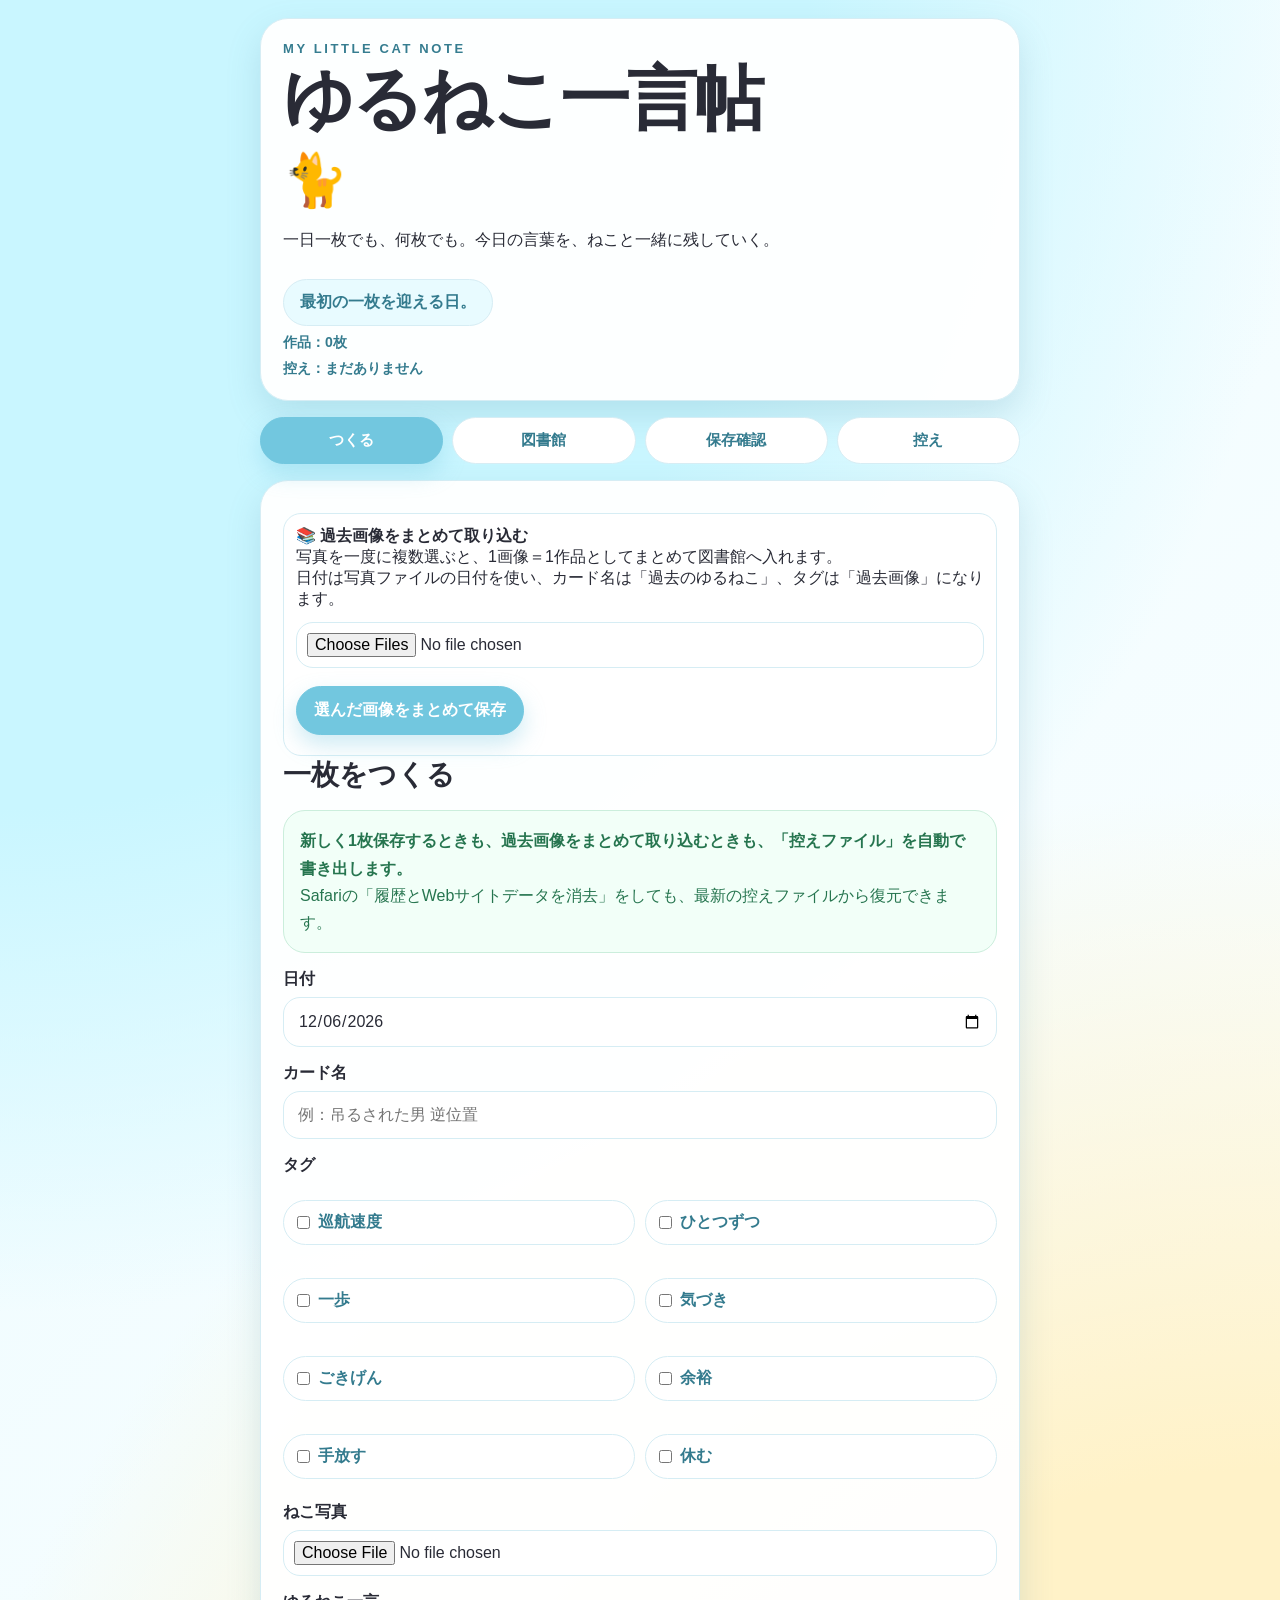
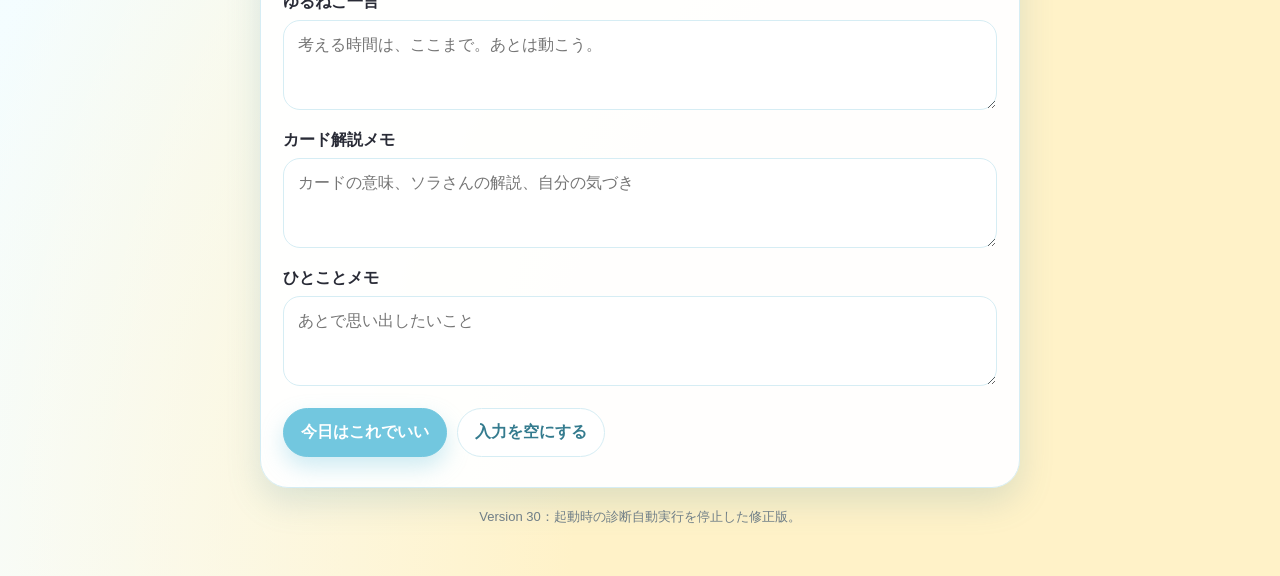
==== index.html @ f730d38b "Add files via upload" ====
<!doctype html>
<html lang="ja">
<head>
<meta charset="utf-8">
<meta name="viewport" content="width=device-width,initial-scale=1,viewport-fit=cover">
<meta name="theme-color" content="#c9f6ff">
<title>ゆるねこ一言帖 Version 30 診断自動実行停止版</title>
<style>
:root{
  --bg:#eafbff;--card:#fff;--ink:#292b36;--sub:#6f7e87;
  --blue:#72c7df;--blue2:#e8fbff;--line:#d6edf4;--pink:#ffedf5;
  --shadow:0 14px 34px rgba(83,145,164,.20);--radius:28px;
}
*{box-sizing:border-box}
html{scroll-behavior:smooth}
body{
  margin:0;padding:18px 14px 50px;
  font-family:-apple-system,BlinkMacSystemFont,"Hiragino Sans","Yu Gothic",Meiryo,sans-serif;
  color:var(--ink);
  background:
    radial-gradient(circle at 0 0,#c9f6ff 0 32%,transparent 52%),
    radial-gradient(circle at 100% 100%,#fff2c8 0 28%,transparent 55%),
    linear-gradient(135deg,var(--bg),#fff);
}
.app{max-width:760px;margin:0 auto}
.box,.entry{
  background:rgba(255,255,255,.96);
  border:1px solid var(--line);
  border-radius:var(--radius);
  box-shadow:var(--shadow);
  padding:22px;
  margin:0 0 16px;
}
.eyebrow{font-size:13px;font-weight:900;letter-spacing:.2em;color:#367d90}
h1{font-size:clamp(42px,11vw,70px);line-height:1;margin:8px 0 16px;letter-spacing:-.04em}
h2{font-size:28px;margin:0 0 16px}
p{line-height:1.65}
.cat{font-size:52px;margin:0 0 10px}
.motto{display:inline-block;margin-top:10px;padding:12px 16px;border-radius:999px;background:var(--blue2);border:1px solid var(--line);font-weight:900;color:#347b8e}
.status{font-size:14px;margin-top:8px;color:#347b8e;font-weight:900}
.tabs{display:grid;grid-template-columns:repeat(4,1fr);gap:9px;margin-bottom:16px}
.tab{border:1px solid var(--line);border-radius:999px;background:#fff;color:#347b8e;font-weight:900;padding:13px 6px;font-size:15px}
.tab.on{background:var(--blue);color:#fff;border-color:var(--blue);box-shadow:0 10px 22px rgba(114,199,223,.35)}
.panel{display:none}.panel.on{display:block}
label{display:block;margin:16px 0 7px;font-weight:900}
input,textarea{
  width:100%;border:1px solid var(--line);border-radius:17px;background:#fff;padding:14px;
  font:inherit;font-size:16px;color:var(--ink)
}
textarea{min-height:90px;resize:vertical}
input[type=file]{padding:10px}
.preview{margin-top:10px;padding:10px;border:1px dashed var(--line);border-radius:20px;background:#fbfeff}
.preview img,.entry img,.detailPhoto{width:100%;display:block;border-radius:18px;max-height:680px;object-fit:contain;background:#f8fdff}
.tagGrid{display:grid;grid-template-columns:repeat(2,1fr);gap:10px;margin-top:8px}
.tagBox{
  display:flex;align-items:center;gap:8px;border:1px solid var(--line);background:#fff;
  border-radius:999px;padding:11px 13px;font-weight:900;color:#347b8e
}
.tagBox input{width:auto;margin:0;accent-color:#72c7df}
.actions{display:flex;gap:10px;flex-wrap:wrap;margin-top:18px}
button{cursor:pointer}
.btn{border:1px solid var(--line);border-radius:999px;font-weight:900;font-size:16px;padding:13px 17px;background:#fff;color:#347b8e}
.primary{background:var(--blue);border-color:var(--blue);color:#fff;box-shadow:0 10px 22px rgba(114,199,223,.35)}
.danger{color:#d05a75}
.note{background:#f6fcff;border:1px solid var(--line);border-radius:22px;color:var(--sub);padding:16px;line-height:1.7}
.ok{background:#f2fff8;border-color:#cbeedc;color:#26754f}
.warn{background:#fffaf0;border-color:#f2dfb7;color:#8a6420}
.libraryTop{display:flex;align-items:center;justify-content:space-between;gap:12px}
.count{font-weight:900;color:#347b8e;font-size:24px}
.grid{display:grid;gap:14px;margin-top:14px}
.entry{padding:16px;cursor:pointer}
.entry:active{transform:scale(.995)}
.entryMini{display:grid;grid-template-columns:92px 1fr;gap:13px;align-items:start}
.thumb{width:92px;height:92px;border-radius:18px;object-fit:cover;background:#f8fdff;border:1px solid var(--line)}
.thumbEmpty{display:flex;align-items:center;justify-content:center;color:#9ab0b8;font-weight:900}
.date{font-weight:900;color:#347b8e}
.time{font-size:13px;color:var(--sub);margin-top:2px}
.name{color:#4f5f68;font-size:14px;margin-top:3px;font-weight:800}
.hitokoto{font-weight:900;font-size:20px;line-height:1.45;margin:8px 0}
.detailHitokoto{font-weight:900;font-size:25px;line-height:1.5;margin:14px 0}
.meta{color:var(--sub);font-size:14px;white-space:pre-wrap;line-height:1.6}
.tagPill{display:inline-block;margin:6px 6px 0 0;padding:7px 10px;border-radius:999px;background:var(--blue2);border:1px solid var(--line);font-size:13px;font-weight:900;color:#347b8e}
.detailSection{margin-top:14px;padding:12px;border-radius:18px;background:#f8fdff;border:1px solid var(--line)}
.detailTitle{font-weight:900;color:#347b8e;margin:2px 0 6px}
.small{font-size:13px;color:var(--sub);text-align:center;margin-top:20px}
.hide{display:none!important}
.backBtn{margin-bottom:14px}
.editMain{background:var(--blue);border-color:var(--blue);color:#fff;box-shadow:0 10px 22px rgba(114,199,223,.35)}
.tagPill{cursor:pointer}
.modal{
  position:fixed;inset:0;background:rgba(0,0,0,.84);
  display:none;align-items:center;justify-content:center;z-index:9999;padding:18px;
}
.modal.open{display:flex}
.modal img{max-width:100%;max-height:88vh;border-radius:18px;background:#fff}
.modalClose{
  position:fixed;top:14px;right:14px;border:1px solid rgba(255,255,255,.45);
  background:rgba(255,255,255,.16);color:#fff;border-radius:999px;
  padding:10px 14px;font-weight:900;font-size:16px
}
.detailPhoto{cursor:zoom-in}
.backupBox{background:#f2fff8;border:1px solid #cbeedc;border-radius:22px;padding:16px;margin:12px 0;color:#26754f;line-height:1.7}
.backupBox strong{font-weight:900}
.backupStep{background:#fff;border:1px solid var(--line);border-radius:18px;padding:12px;margin-top:10px}.fileNameBox{font-weight:900;color:#26754f}
.tagList{display:flex;gap:8px;overflow-x:auto;white-space:nowrap;margin-top:14px;padding:2px 2px 10px;-webkit-overflow-scrolling:touch}
.tagList .btn{flex:0 0 auto}
.searchWrap{position:relative}
.searchWrap input{padding-right:82px}
.clearSearch{position:absolute;right:8px;top:50%;transform:translateY(-50%);padding:8px 12px;font-size:13px}
.randomBox{margin-top:14px}
.popularBox{margin-top:14px}
.randomBox img{width:100%;border-radius:18px;margin-top:12px;max-height:520px;object-fit:contain;background:#f8fdff}

.diagnosticBox{margin:16px 0;background:#fffaf0;border:2px solid #f2d28b;border-radius:22px;padding:16px;color:#5e4b25;line-height:1.65}
.diagnosticBox h3{margin:0 0 10px;font-size:20px}
.diagnosticLog{white-space:pre-wrap;font-family:ui-monospace,SFMono-Regular,Menlo,Consolas,monospace;font-size:12px;background:#fff;border:1px solid #ead7ad;border-radius:14px;padding:12px;max-height:320px;overflow:auto}
@media(max-width:430px){
  body{padding:12px 14px 44px}
  .box{padding:20px}
  .tabs{grid-template-columns:repeat(4,1fr)}
  .tab{font-size:14px}
  .tagGrid{grid-template-columns:1fr 1fr}
  .entryMini{grid-template-columns:84px 1fr}
  .thumb{width:84px;height:84px}
}
</style>
</head>
<body>
<main class="app">
<section class="box">
  <div class="eyebrow">MY LITTLE CAT NOTE</div>
  <h1>ゆるねこ一言帖</h1>
  <div class="cat">🐈</div>
  <p>一日一枚でも、何枚でも。今日の言葉を、ねこと一緒に残していく。</p>
  <div class="motto" id="motto">最初の一枚を迎える日。</div>
  <div class="status" id="saveStatus">保存庫を確認中…</div>
  <div class="status" id="backupMini">自動控え：保存のたびに書き出します</div>
</section>


<nav class="tabs">
  <button class="tab on" data-tab="make">つくる</button>
  <button class="tab" data-tab="library">図書館</button>
  <button class="tab" data-tab="test">保存確認</button>
  <button class="tab" data-tab="backup">控え</button>
</nav>

<section id="make" class="panel on box">

  <div class="backupStep" id="bulkImportBox">
    <strong>📚 過去画像をまとめて取り込む</strong><br>
    写真を一度に複数選ぶと、1画像＝1作品としてまとめて図書館へ入れます。<br>
    日付は写真ファイルの日付を使い、カード名は「過去のゆるねこ」、タグは「過去画像」になります。
    <input id="bulkPhotos" type="file" accept="image/*" multiple style="margin-top:12px">
    <div class="actions">
      <button class="btn primary" type="button" id="bulkImport">選んだ画像をまとめて保存</button>
    </div>
    <div class="status" id="bulkStatus"></div>
  </div>

<h2 id="formTitle">一枚をつくる</h2>
  <div class="note ok">
    <strong>新しく1枚保存するときも、過去画像をまとめて取り込むときも、「控えファイル」を自動で書き出します。</strong><br>
    Safariの「履歴とWebサイトデータを消去」をしても、最新の控えファイルから復元できます。
  </div>
  <form id="form">
    <label>日付</label>
    <input id="date" type="date" required>

    <label>カード名</label>
    <input id="cardName" placeholder="例：吊るされた男 逆位置" required>

    <label>タグ</label>
    <div class="tagGrid" id="tagGrid"></div>

    <label>ねこ写真</label>
    <input id="catPhoto" type="file" accept="image/*">
    <div id="catPreview" class="preview hide"></div>

    <label>ゆるねこ一言</label>
    <textarea id="hitokoto" required placeholder="考える時間は、ここまで。あとは動こう。"></textarea>

    <label>カード解説メモ</label>
    <textarea id="reading" placeholder="カードの意味、ソラさんの解説、自分の気づき"></textarea>

    <label>ひとことメモ</label>
    <textarea id="memo" placeholder="あとで思い出したいこと"></textarea>

    <div class="actions">
      <button class="btn primary" type="submit" id="submitBtn">今日はこれでいい</button>
      <button class="btn" type="button" id="clear">入力を空にする</button>
      <button class="btn danger hide" type="button" id="cancelEdit">編集をやめる</button>
    </div>
    <div class="status" id="formStatus"></div>
  </form>
</section>

<section id="library" class="panel box">
  <div id="libraryListView">
    <div class="libraryTop"><h2>ゆるねこ図書館</h2><div class="count">作品：<span id="count">0</span>枚</div></div>
    <div class="searchWrap">
      <input id="search" placeholder="一言・カード名・タグ・メモを検索">
      <button class="btn clearSearch" id="clearSearch">クリア</button>
    </div>
    <div class="actions">
      <button class="btn" id="all">全部</button>
      <button class="btn" id="favOnly">お気に入り</button>
      <button class="btn" id="newFirst">新しい順</button>
      <button class="btn" id="oldFirst">古い順</button>
      <button class="btn primary" id="randomOne">ランダムに1枚</button>
      <button class="btn" id="popularOne">よく読む言葉ランキング</button>
    </div>
    <div class="tagList" id="tagList"></div>
    <div id="randomView" class="randomBox"></div>
    <div id="popularView" class="popularBox"></div>
    <div id="list" class="grid"></div>
  </div>
  <div id="detailView" class="hide"></div>
</section>

<section id="test" class="panel box">
  <h2>保存確認</h2>
  <div class="note ok" id="testResult">保存庫の状態を確認します。</div>
  <div class="actions"><button class="btn primary" id="rescueOld">昔の保存庫を探して復旧する</button></div>
  <div class="status" id="rescueStatus"></div>
  <div class="actions hide">
    <button class="btn primary" id="reloadCheck">保存枚数を確認</button>
    <button class="btn" id="makeTest">テストカードを1枚保存</button>
  </div>
  <p class="note warn">同じ日に何枚作ってもOK。機種変更前は「控え」タブで最後の控え日時を確認してね。</p>
</section>

<section id="backup" class="panel box">
  <h2>控え・復元</h2>

  <div class="note" id="backupStatus">作品を保存するたびに、写真込みの控えファイルも自動で書き出します。</div>
  <div class="note ok" id="lastBackupBox">最後の控え：まだありません</div>
  <div class="note ok fileNameBox" id="backupFileBox">現在の控えファイル名：まだありません</div>

  <div class="actions">
    <button class="btn primary" id="export">控えを書き出す</button>
    <label class="btn primary">図書館を復元する<input id="import" type="file" accept="application/json" style="display:none"></label>
  </div>

  <div class="backupStep">
    <strong>📱 機種変更するとき</strong><br><br>

    <strong>今のiPhoneでやること</strong><br>
    ①「控えを書き出す」を押します。<br>
    ② ファイルアプリを開きます。<br>
    ③ iCloud Drive または ダウンロード に<br>
    <b>yuruneko-backup-〇〇.json</b><br>
    が保存されていることを確認します。<br><br>

    <strong>新しいiPhoneでやること</strong><br>
    ① Safariで「ゆるねこ一言帖」を開きます。<br>
    ②「控え・復元」を開きます。<br>
    ③「図書館を復元する」を押します。<br>
    ④ 保存しておいた <b>yuruneko-backup-〇〇.json</b> を選びます。<br><br>

    🎉 図書館が元に戻ります。<br><br>

    <strong>🩵 困ったら</strong><br>
    ChatGPT（ソラ）に<br>
    「ゆるねこ一言帖を機種変更したい」<br>
    と話しかけてください。<br>
    一歩ずつ一緒に進めます。<br><br>

    <small>この説明は未来の自分へのメモです。<br>
    機種変更のときだけ開けば大丈夫。</small>
  </div>

  <div class="backupStep">
    <strong>控えの目安</strong><br>
    作品を保存するたびに自動で控えを書き出します。手動ボタンは追加の控えが欲しいときに使います。
  </div>

  <div class="actions hide">
    <button class="btn danger" id="wipe">全部消す（開発用）</button>
  </div>
</section>

<div class="small">Version 30：起動時の診断自動実行を停止した修正版。</div>
<div class="modal" id="photoModal"><button class="modalClose" id="modalClose">閉じる</button><img id="modalImg" alt="拡大写真"></div>
</main>

<script>
// Version番号を保存庫名に入れない。今後の更新でも同じ保存庫を使う。
const DB_NAME='yuruneko_hitokoto_db';
const OLD_DBS=[
  'yuruneko_hitokoto_db_v22',
  'yuruneko_hitokoto_db_v21',
  'yuruneko_hitokoto_db_v20',
  'yuruneko_hitokoto_db_v19',
  'yuruneko_hitokoto_db_v18',
  'yuruneko_hitokoto_db_v17',
  'yuruneko_hitokoto_db_v16',
  'yuruneko_hitokoto_db_v15',
  'yuruneko_hitokoto_db_v14',
  'yuruneko_hitokoto_db_v13',
  'yuruneko_hitokoto_db_v12',
  'yuruneko_hitokoto_db_v11',
  'yuruneko_hitokoto_db_v10',
  'yuruneko_hitokoto_db_v9',
  'yuruneko_hitokoto_db_v8',
  'yuruneko_hitokoto_db_v7',
  'yuruneko_hitokoto_db_v6',
  'yuruneko_hitokoto_db_v5',
  'yuruneko_hitokoto_db_v4',
  'yuruneko_hitokoto_db_v3',
  'yuruneko_hitokoto_db_v2',
  'yuruneko_hitokoto_db_v1'
];
const STORE='entries';
const TAGS=['巡航速度','ひとつずつ','一歩','気づき','ごきげん','余裕','手放す','休む'];

let db=null;
let entries=[];
let catData='';
let filter='all';
let sort='new';
let editingId=null;
let originalCreatedAt=null;

const $=id=>document.getElementById(id);
const BACKUP_KEY='yuruneko_last_backup';
function backupLabel(){
  const raw=localStorage.getItem(BACKUP_KEY);
  if(!raw) return 'まだありません';
  const d=new Date(Number(raw));
  if(Number.isNaN(d.getTime())) return 'まだありません';
  return d.getFullYear()+'/'+String(d.getMonth()+1).padStart(2,'0')+'/'+String(d.getDate()).padStart(2,'0')+' '+String(d.getHours()).padStart(2,'0')+':'+String(d.getMinutes()).padStart(2,'0');
}
function backupFileName(){
  const raw=localStorage.getItem(BACKUP_KEY);
  if(!raw) return 'まだありません';
  const d=new Date(Number(raw));
  if(Number.isNaN(d.getTime())) return 'まだありません';
  return 'yuruneko-backup-'+d.getFullYear()+'-'+String(d.getMonth()+1).padStart(2,'0')+'-'+String(d.getDate()).padStart(2,'0')+'.json';
}
function updateBackupDisplay(){
  const text=backupLabel();
  const mini=$('backupMini');
  if(mini) mini.textContent='控え：'+text;
  const box=$('lastBackupBox');
  if(box) box.textContent='最後の控え：'+text;
  const fileBox=$('backupFileBox');
  if(fileBox) fileBox.textContent='現在の控えファイル名：'+backupFileName();
  const exportBtn=$('export');
  if(exportBtn) exportBtn.textContent='控えを書き出す';
}
$('date').value=new Date().toISOString().slice(0,10);

function buildTags(selected=[]){
  $('tagGrid').innerHTML=TAGS.map(t=>{
    return '<label class="tagBox"><input type="checkbox" name="tag" value="'+t+'" '+(selected.includes(t)?'checked':'')+'>'+t+'</label>';
  }).join('');
}
buildTags();

document.querySelectorAll('.tab').forEach(b=>{
  b.onclick=()=>show(b.dataset.tab);
});
function show(id){
  const rv=$('randomView'); if(rv && id!=='library') rv.innerHTML='';
  const pv=$('popularView'); if(pv && id!=='library') pv.innerHTML='';
  document.querySelectorAll('.tab').forEach(b=>b.classList.toggle('on',b.dataset.tab===id));
  document.querySelectorAll('.panel').forEach(p=>p.classList.toggle('on',p.id===id));
  if(id==='library'){
    closeDetail();
    render();
  }
  if(id==='test') updateTest();
}

function openNamedDB(name){
  return new Promise((resolve,reject)=>{
    if(!('indexedDB' in window)){
      reject(new Error('IndexedDBが使えません'));
      return;
    }
    const req=indexedDB.open(name,1);
    req.onupgradeneeded=e=>{
      const d=e.target.result;
      if(!d.objectStoreNames.contains(STORE)){
        const s=d.createObjectStore(STORE,{keyPath:'id'});
        s.createIndex('date','date',{unique:false});
        s.createIndex('createdAt','createdAt',{unique:false});
      }
    };
    req.onsuccess=e=>resolve(e.target.result);
    req.onerror=()=>reject(req.error);
  });
}
function txStore(mode='readonly'){
  return db.transaction(STORE,mode).objectStore(STORE);
}
function getAll(){
  return new Promise((resolve,reject)=>{
    const req=txStore().getAll();
    req.onsuccess=()=>resolve(req.result||[]);
    req.onerror=()=>reject(req.error);
  });
}
function allFromDB(database){
  return new Promise((resolve,reject)=>{
    if(!database.objectStoreNames.contains(STORE)){
      resolve([]);
      return;
    }
    const req=database.transaction(STORE,'readonly').objectStore(STORE).getAll();
    req.onsuccess=()=>resolve(req.result||[]);
    req.onerror=()=>reject(req.error);
  });
}
function putEntry(entry){
  return new Promise((resolve,reject)=>{
    const req=txStore('readwrite').put(entry);
    req.onsuccess=()=>resolve();
    req.onerror=()=>reject(req.error);
  });
}
function deleteEntry(id){
  return new Promise((resolve,reject)=>{
    const req=txStore('readwrite').delete(id);
    req.onsuccess=()=>resolve();
    req.onerror=()=>reject(req.error);
  });
}
function clearDB(){
  return new Promise((resolve,reject)=>{
    const req=txStore('readwrite').clear();
    req.onsuccess=()=>resolve();
    req.onerror=()=>reject(req.error);
  });
}
function normalizeEntry(item){
  const now=Date.now();
  let tags=item.tags;
  if(typeof tags==='string'){
    tags=tags.split(/[、,\s]+/).filter(Boolean);
  }
  if(!Array.isArray(tags)) tags=[];
  return {
    id:item.id || String(now)+'-'+Math.random().toString(36).slice(2),
    date:item.date || new Date().toISOString().slice(0,10),
    createdAt:item.createdAt || now,
    updatedAt:item.updatedAt || undefined,
    cardName:item.cardName || '',
    catPhoto:item.catPhoto || '',
    hitokoto:item.hitokoto || '',
    reading:item.reading || '',
    tags:tags,
    memo:item.memo || '',
    fav:!!item.fav,
    views:item.views || 0,
    lastViewed:item.lastViewed || undefined
  };
}
async function existingDatabaseNames(){
  try{
    if(indexedDB.databases){
      const list=await indexedDB.databases();
      const names=(list||[]).map(x=>x.name).filter(Boolean);
      return new Set([DB_NAME,...OLD_DBS,...names]);
    }
  }catch(e){}
  return new Set([DB_NAME,...OLD_DBS]);
}
function newerEntry(a,b){
  const ta=Math.max(Number(a.updatedAt||0),Number(a.createdAt||0));
  const tb=Math.max(Number(b.updatedAt||0),Number(b.createdAt||0));
  return tb>ta?b:a;
}
function looksLikeEntry(x){
  return !!(x && typeof x==='object' && !Array.isArray(x) &&
    (typeof x.hitokoto==='string' || typeof x.cardName==='string') &&
    ('date' in x || 'catPhoto' in x || 'reading' in x || 'memo' in x || 'tags' in x));
}
function collectEntryCandidates(value,out){
  if(Array.isArray(value)){
    value.forEach(v=>collectEntryCandidates(v,out));
    return;
  }
  if(!value || typeof value!=='object') return;
  if(looksLikeEntry(value)) out.push(value);
  for(const v of Object.values(value)){
    if(v && typeof v==='object') collectEntryCandidates(v,out);
  }
}
function allFromAnyStore(database,storeName){
  return new Promise((resolve,reject)=>{
    try{
      const req=database.transaction(storeName,'readonly').objectStore(storeName).getAll();
      req.onsuccess=()=>resolve(req.result||[]);
      req.onerror=()=>reject(req.error);
    }catch(e){reject(e)}
  });
}
async function openExistingDB(name){
  return new Promise((resolve,reject)=>{
    const req=indexedDB.open(name);
    req.onsuccess=()=>resolve(req.result);
    req.onerror=()=>reject(req.error);
  });
}
function safeJson(value){
  try{return JSON.stringify(value)}catch(e){return String(value)}
}
async function buildDiagnosticReport(){
  const lines=[];
  lines.push('URL: '+location.href);
  lines.push('Origin: '+location.origin);
  lines.push('UserAgent: '+navigator.userAgent);
  lines.push('indexedDB.databases対応: '+(typeof indexedDB.databases==='function'?'はい':'いいえ'));
  let actualNames=[];
  try{
    if(typeof indexedDB.databases==='function'){
      actualNames=(await indexedDB.databases()).map(x=>x.name).filter(Boolean);
    }
  }catch(e){ lines.push('DB一覧取得エラー: '+e.message); }
  lines.push('見えているDB名: '+(actualNames.length?actualNames.join(', '):'なし／取得不可'));
  const names=new Set(actualNames.length?actualNames:[DB_NAME,...OLD_DBS]);
  let totalCandidates=0;
  for(const name of names){
    let database;
    try{
      database=(name===DB_NAME && db)?db:await openExistingDB(name);
      const stores=Array.from(database.objectStoreNames||[]);
      lines.push('DB '+name+' / ストア: '+(stores.length?stores.join(', '):'なし'));
      for(const storeName of stores){
        try{
          const raw=await allFromAnyStore(database,storeName);
          const candidates=[]; collectEntryCandidates(raw,candidates);
          totalCandidates+=candidates.length;
          lines.push('  - '+storeName+': 全'+raw.length+'件 / 一言候補'+candidates.length+'件');
          if(candidates.length){
            const dates=candidates.map(x=>x&&x.date).filter(Boolean).sort();
            lines.push('    日付範囲: '+(dates[0]||'?')+' ～ '+(dates[dates.length-1]||'?'));
          }
        }catch(e){ lines.push('  - '+storeName+': 読み取りエラー '+e.message); }
      }
    }catch(e){ lines.push('DB '+name+': 開けません '+e.message); }
    finally{ try{if(database && name!==DB_NAME) database.close()}catch(e){} }
  }
  try{
    lines.push('localStorageキー数: '+localStorage.length);
    for(let i=0;i<localStorage.length;i++){
      const key=localStorage.key(i);
      const raw=localStorage.getItem(key)||'';
      lines.push('  - '+key+' ('+raw.length+'文字)');
    }
  }catch(e){lines.push('localStorage確認エラー: '+e.message)}
  lines.push('現在の統合保存庫の作品数: '+((await getAll()).length));
  lines.push('見つかった一言候補の延べ数: '+totalCandidates);
  return lines.join('\n');
}
async function runVisibleDiagnostic(){
  const summary=$('diagnosticSummary'), log=$('diagnosticLog');
  if(summary) summary.textContent='診断中…';
  if(log) log.textContent='保存庫を確認しています…';
  try{
    const result=await rescueOldData(false);
    entries=await getAll(); updateStatus(); render();
    const report=await buildDiagnosticReport();
    if(log) log.textContent=report;
    if(summary) summary.textContent='診断完了。現在 '+entries.length+'枚。今回新たに復旧 '+result.added+'枚。';
    return report;
  }catch(e){
    const msg='診断エラー: '+e.message;
    if(summary) summary.textContent=msg; if(log) log.textContent=msg;
    return msg;
  }
}

async function rescueOldData(showMessage=false){
  const names=await existingDatabaseNames();
  const merged=new Map();
  let foundDatabases=0, foundStores=0, foundEntries=0, localHits=0;

  for(const name of names){
    try{
      const database=(name===DB_NAME && db)?db:await openExistingDB(name);
      let dbHad=false;
      for(const storeName of Array.from(database.objectStoreNames||[])){
        try{
          const raw=await allFromAnyStore(database,storeName);
          const candidates=[];
          collectEntryCandidates(raw,candidates);
          if(candidates.length){
            dbHad=true; foundStores++; foundEntries+=candidates.length;
            for(const r of candidates){
              const item=normalizeEntry(r);
              const key=item.id || [item.date,item.cardName,item.hitokoto].join('|');
              const prev=merged.get(key);
              merged.set(key,prev?newerEntry(prev,item):item);
            }
          }
        }catch(e){}
      }
      if(dbHad) foundDatabases++;
      if(name!==DB_NAME) database.close();
    }catch(e){}
  }

  try{
    for(let i=0;i<localStorage.length;i++){
      const key=localStorage.key(i);
      const raw=localStorage.getItem(key);
      if(!raw) continue;
      try{
        const parsed=JSON.parse(raw);
        const candidates=[];
        collectEntryCandidates(parsed,candidates);
        if(candidates.length){
          localHits+=candidates.length; foundEntries+=candidates.length;
          for(const r of candidates){
            const item=normalizeEntry(r);
            const k=item.id || [item.date,item.cardName,item.hitokoto].join('|');
            const prev=merged.get(k);
            merged.set(k,prev?newerEntry(prev,item):item);
          }
        }
      }catch(e){}
    }
  }catch(e){}

  const before=(await getAll()).length;
  for(const item of merged.values()) await putEntry(item);
  entries=await getAll();
  const added=Math.max(0,entries.length-before);
  if(showMessage){
    const msg='総当たり捜索完了：'+names.size+'個のDB、'+foundStores+'個の保存場所、localStorage '+localHits+'件を確認。見つけた候補は延べ'+foundEntries+'枚、現在'+entries.length+'枚です。'+(added?' '+added+'枚を復旧しました。':' 新しく復旧する作品はありませんでした。');
    if($('rescueStatus')) $('rescueStatus').textContent=msg;
    alert(msg);
  }
  return {foundDatabases,foundStores,foundEntries,localHits,added,total:entries.length};
}
async function init(){
  try{
    db=await openNamedDB(DB_NAME);
    const result=await rescueOldData(false);
    entries=await getAll();
    updateStatus();
    render();
    if(result.added>0){
      $('motto').textContent=result.added+'枚、昔の保存庫から戻りました。';
      $('saveStatus').textContent='復旧しました。作品：'+entries.length+'枚';
    }
  }catch(e){
    $('saveStatus').textContent='保存庫エラー：Safariで開いてください';
    alert('保存庫を開けませんでした。Safariで開いてください。');
  }
}
function updateStatus(){
  $('saveStatus').textContent='作品：'+entries.length+'枚';
  $('count').textContent=entries.length;
  const bs=$('backupStatus');
  if(bs) bs.textContent='現在 '+entries.length+' 枚あります。控えを書き出すと、写真込みで保存できます。';
  updateBackupDisplay();
}
function readFile(file){
  return new Promise(resolve=>{
    if(!file){
      resolve('');
      return;
    }
    const fr=new FileReader();
    fr.onload=()=>resolve(fr.result);
    fr.readAsDataURL(file);
  });
}
function preview(el,src){
  if(!src){
    el.classList.add('hide');
    el.innerHTML='';
    return;
  }
  el.classList.remove('hide');
  el.innerHTML='<img src="'+src+'">';
}
$('catPhoto').onchange=async e=>{
  catData=await readFile(e.target.files[0]);
  preview($('catPreview'),catData);
}

function fileDateText(file){
  const d=new Date(file.lastModified || Date.now());
  return d.getFullYear()+'-'+String(d.getMonth()+1).padStart(2,'0')+'-'+String(d.getDate()).padStart(2,'0');
}
function imageToCompressedDataURL(file,maxSide=1400,quality=.82){
  return new Promise((resolve,reject)=>{
    const fr=new FileReader();
    fr.onerror=()=>reject(new Error('画像を読み込めませんでした'));
    fr.onload=()=>{
      const img=new Image();
      img.onerror=()=>reject(new Error('画像を開けませんでした'));
      img.onload=()=>{
        let w=img.naturalWidth,h=img.naturalHeight;
        const scale=Math.min(1,maxSide/Math.max(w,h));
        w=Math.max(1,Math.round(w*scale));
        h=Math.max(1,Math.round(h*scale));
        const canvas=document.createElement('canvas');
        canvas.width=w; canvas.height=h;
        const ctx=canvas.getContext('2d');
        ctx.drawImage(img,0,0,w,h);
        resolve(canvas.toDataURL('image/jpeg',quality));
      };
      img.src=fr.result;
    };
    fr.readAsDataURL(file);
  });
}
async function importBulkPhotos(){
  const files=[...($('bulkPhotos').files||[])];
  if(!files.length){
    alert('取り込む画像を選んでください。');
    return;
  }
  const ok=confirm(files.length+'枚を、まとめて図書館へ保存しますか？');
  if(!ok) return;

  const btn=$('bulkImport');
  btn.disabled=true;
  let saved=0;
  try{
    for(let i=0;i<files.length;i++){
      const file=files[i];
      $('bulkStatus').textContent='取り込み中 '+(i+1)+' / '+files.length+'枚';
      const now=Date.now()+i;
      const photo=await imageToCompressedDataURL(file);
      await putEntry({
        id:String(now)+'-bulk-'+Math.random().toString(36).slice(2),
        date:fileDateText(file),
        createdAt:file.lastModified || now,
        cardName:'',
        catPhoto:photo,
        hitokoto:'',
        reading:'',
        tags:['過去画像'],
        memo:'まとめて取り込み',
        fav:false,
        views:0
      });
      saved++;
    }
    entries=await getAll();
    await writeAutomaticBackup('過去画像 '+saved+'枚まとめて取り込み');
    render();
    updateTest();
    $('bulkPhotos').value='';
    $('bulkStatus').textContent=saved+'枚を保存しました。控えファイルも書き出しました。';
    alert(saved+'枚をまとめて保存しました。続けて控えファイルを「ダウンロード」してください。');
    show('library');
  }catch(err){
    console.error(err);
    alert(saved+'枚まで保存しました。途中で止まりました。画像枚数を半分に分けて、残りを取り込んでください。');
  }finally{
    btn.disabled=false;
  }
}

function selectedTags(){
  return [...document.querySelectorAll('input[name=tag]:checked')].map(x=>x.value);
}


function backupTimestamp(){
  const d=new Date();
  return d.getFullYear()
    +String(d.getMonth()+1).padStart(2,'0')
    +String(d.getDate()).padStart(2,'0')
    +'-'
    +String(d.getHours()).padStart(2,'0')
    +String(d.getMinutes()).padStart(2,'0')
    +String(d.getSeconds()).padStart(2,'0');
}
async function writeAutomaticBackup(reason='保存'){
  const current=await getAll();
  const payload={
    app:'ゆるねこ一言帖',
    version:30,
    exportedAt:new Date().toISOString(),
    reason:reason,
    count:current.length,
    entries:current
  };
  const blob=new Blob([JSON.stringify(payload,null,2)],{type:'application/json'});
  const url=URL.createObjectURL(blob);
  const a=document.createElement('a');
  a.href=url;
  a.download='yuruneko-backup-'+backupTimestamp()+'.json';
  document.body.appendChild(a);
  a.click();
  a.remove();
  setTimeout(()=>URL.revokeObjectURL(url),1500);
  localStorage.setItem(BACKUP_KEY,String(Date.now()));
  updateBackupDisplay();
}

$('form').onsubmit=async e=>{
  e.preventDefault();
  const now=Date.now();
  const old=editingId ? entries.find(x=>x.id===editingId) : null;
  const entry={
    id:editingId || String(now)+'-'+Math.random().toString(36).slice(2),
    date:$('date').value,
    createdAt:originalCreatedAt || now,
    updatedAt:editingId ? now : undefined,
    cardName:v('cardName'),
    catPhoto:catData || (old ? old.catPhoto : ''),
    hitokoto:v('hitokoto'),
    reading:v('reading'),
    tags:selectedTags(),
    memo:v('memo'),
    fav:old ? !!old.fav : false,
    views:old ? (old.views || 0) : 0,
    lastViewed:old ? old.lastViewed : undefined
  };
  try{
    await putEntry(entry);
    entries=await getAll();
    const wasEditing=!!editingId;
    await writeAutomaticBackup(wasEditing?'編集':'新規保存');
    reset();
    $('motto').textContent=wasEditing?'一枚を編集しました。':'一枚が、図書館に入りました。';
    $('formStatus').textContent='保存しました。作品 '+entries.length+' 枚。控えファイルも書き出しました。';
    render();
    show('library');
    alert('保存完了。作品 '+entries.length+' 枚と、最新の控えファイルを保存しました。');
  }catch(err){
    alert('保存できませんでした。写真が大きすぎる可能性があります。');
  }
};

$('clear').onclick=reset;
$('cancelEdit').onclick=reset;
$('search').oninput=render;
$('clearSearch').onclick=()=>{$('search').value='';filter='all';$('randomView').innerHTML='';$('popularView').innerHTML='';render()};
$('all').onclick=()=>{$('search').value='';filter='all';$('randomView').innerHTML='';$('popularView').innerHTML='';render()};
$('favOnly').onclick=()=>{filter='fav';$('randomView').innerHTML='';$('popularView').innerHTML='';render()};
$('newFirst').onclick=()=>{sort='new';render()};
$('oldFirst').onclick=()=>{sort='old';render()};
$('randomOne').onclick=showRandom;
$('bulkImport').onclick=importBulkPhotos;
$('popularOne').onclick=showPopular;

function entryText(e){
  return [e.hitokoto,e.cardName,(Array.isArray(e.tags)?e.tags.join(' '):e.tags),e.memo,e.reading].join(' ').toLowerCase();
}
function sortedFilteredEntries(){
  let q=$('search').value.trim().toLowerCase();
  let arr=[...entries];

  if(filter==='fav') arr=arr.filter(e=>e.fav);
  if(q) arr=arr.filter(e=>entryText(e).includes(q));

  arr.sort((a,b)=>{
    return sort==='new' ? (b.createdAt||0)-(a.createdAt||0) : (a.createdAt||0)-(b.createdAt||0);
  });
  return arr;
}
function searchByTag(tag){
  $('search').value=tag;
  filter='all';
  sort='new';
  closeDetail();
  show('library');
  render();
}
function openPhoto(src){
  if(!src) return;
  $('modalImg').src=src;
  $('photoModal').classList.add('open');
}
$('modalClose').onclick=()=>$('photoModal').classList.remove('open');
$('photoModal').onclick=e=>{
  if(e.target.id==='photoModal') $('photoModal').classList.remove('open');
};

function renderTagList(){
  const counts={};
  entries.forEach(e=>{
    (Array.isArray(e.tags)?e.tags:[]).forEach(t=>counts[t]=(counts[t]||0)+1);
  });
  const area=$('tagList');
  if(!area) return;
  const items=Object.keys(counts).sort((a,b)=>counts[b]-counts[a]);
  area.innerHTML=items.map(t=>'<button class="btn tagFilter" data-tag="'+esc(t)+'">'+esc(t)+'：'+counts[t]+'枚</button>').join('');
  area.querySelectorAll('.tagFilter').forEach(b=>b.onclick=()=>searchByTag(b.dataset.tag));
}

function showRandom(){
  const arr=[...entries];
  if(!arr.length){
    $('randomView').innerHTML='<div class="note">まだ作品がありません。</div>';
    return;
  }
  const e=arr[Math.floor(Math.random()*arr.length)];
  const tags=(Array.isArray(e.tags)?e.tags:[]).map(t=>'<span class="tagPill" data-tag="'+esc(t)+'">'+esc(t)+'</span>').join('');
  $('popularView').innerHTML='';
  $('randomView').innerHTML=
    '<div class="note ok"><strong>ランダムに選ばれた一枚</strong><br>'+
    fmt(e.date)+' '+timeText(e.createdAt)+'<br>'+
    esc(visibleCardName(e.cardName))+'<br><br>'+
    (visibleHitokoto(e.hitokoto)?'<strong>'+esc(visibleHitokoto(e.hitokoto))+'</strong>':'')+
    (e.catPhoto?'<img src="'+e.catPhoto+'">':'')+
    (tags?'<div>'+tags+'</div>':'')+
    '<div class="actions"><button class="btn primary" id="openRandom">この作品を開く</button><button class="btn" id="againRandom">もう一度えらぶ</button></div></div>';
  $('openRandom').onclick=()=>openDetail(e.id);
  $('againRandom').onclick=showRandom;
  $('randomView').querySelectorAll('.tagPill').forEach(p=>p.onclick=()=>searchByTag(p.dataset.tag));
}

function showPopular(){
  $('randomView').innerHTML='';
  const arr=[...entries].filter(e=>(e.views||0)>0).sort((a,b)=>(b.views||0)-(a.views||0));
  if(!arr.length){
    $('popularView').innerHTML='<div class="note">まだ閲覧回数はありません。作品を開くと記録されます。</div>';
    return;
  }

  const medals=['🥇','🥈','🥉','4位','5位'];
  const top=arr.slice(0,5).map((e,i)=>{
    const tagHtml=(Array.isArray(e.tags)?e.tags:[]).map(t=>'<span class="tagPill" data-tag="'+esc(t)+'">'+esc(t)+'</span>').join('');
    return '<article class="entry" data-id="'+esc(e.id)+'">'+
      '<div class="date">'+medals[i]+'　'+(e.views||0)+'回見た</div>'+
      '<div class="time">最後に見た：'+(e.lastViewed?fmtDateTime(e.lastViewed):'まだ記録なし')+'</div>'+
      '<div class="name">'+esc(visibleCardName(e.cardName))+'</div>'+
      (visibleHitokoto(e.hitokoto)?'<div class="hitokoto">'+esc(visibleHitokoto(e.hitokoto))+'</div>':'')+
      (tagHtml?'<div>'+tagHtml+'</div>':'')+
      '<div class="meta">タップして詳細を見る</div>'+
    '</article>';
  }).join('');

  $('popularView').innerHTML='<div class="note ok"><strong>よく読む言葉ランキング</strong><br>何度も開いた言葉ほど上に並びます。</div>'+top;
  $('popularView').querySelectorAll('.entry').forEach(el=>el.onclick=()=>openDetail(el.dataset.id));
  $('popularView').querySelectorAll('.tagPill').forEach(p=>p.onclick=ev=>{
    ev.stopPropagation();
    searchByTag(p.dataset.tag);
  });
}

function render(){
  updateStatus();
  renderTagList();
  const arr=sortedFilteredEntries();

  $('list').innerHTML='';
  if(!arr.length){
    $('list').innerHTML='<div class="note">まだ展示はありません。最初の一枚をつくろう。</div>';
    return;
  }

  arr.forEach(e=>{
    const tagHtml=(Array.isArray(e.tags)?e.tags:[]).slice(0,3).map(t=>'<span class="tagPill" data-tag="'+esc(t)+'">'+esc(t)+'</span>').join('');
    const div=document.createElement('article');
    div.className='entry';
    div.innerHTML=
      '<div class="entryMini">'+
        (e.catPhoto?'<img class="thumb" src="'+e.catPhoto+'">':'<div class="thumb thumbEmpty">no image</div>')+
        '<div>'+
          '<div class="date">'+fmt(e.date)+'</div>'+
          '<div class="time">'+timeText(e.createdAt)+(e.updatedAt?' ／ 編集済み':'')+'</div>'+
          '<div class="name">'+esc(visibleCardName(e.cardName))+'</div>'+
          (visibleHitokoto(e.hitokoto)?'<div class="hitokoto">'+esc(visibleHitokoto(e.hitokoto))+'</div>':'')+
          (tagHtml?'<div>'+tagHtml+'</div>':'')+
          '<div class="meta">タップして詳細を見る</div>'+
        '</div>'+
      '</div>';
    div.onclick=()=>openDetail(e.id);
    div.querySelectorAll('.tagPill').forEach(p=>p.onclick=ev=>{
      ev.stopPropagation();
      searchByTag(p.dataset.tag);
    });
    $('list').appendChild(div);
  });
}
async function openDetail(id){
  const e=entries.find(x=>x.id===id);
  if(!e) return;
  e.views=(e.views||0)+1;
  e.lastViewed=Date.now();
  await putEntry(e);
  entries=await getAll();
  const tagHtml=(Array.isArray(e.tags)?e.tags:[]).map(t=>'<span class="tagPill" data-tag="'+esc(t)+'">'+esc(t)+'</span>').join('');
  $('libraryListView').classList.add('hide');
  $('detailView').classList.remove('hide');
  $('detailView').innerHTML=
    '<button class="btn backBtn" id="backToList">← 図書館へ戻る</button>'+
    '<article class="entry">'+
      '<div class="date">'+fmt(e.date)+'</div>'+
      '<div class="time">'+timeText(e.createdAt)+(e.updatedAt?' ／ 編集済み':'')+'</div>'+
      '<div class="name">'+esc(visibleCardName(e.cardName))+'</div>'+
      '<div class="meta">'+(e.views||0)+'回見た'+(e.lastViewed?' ／ 最後に見た：'+fmtDateTime(e.lastViewed):'')+'</div>'+
      (visibleHitokoto(e.hitokoto)?'<div class="detailHitokoto">'+esc(visibleHitokoto(e.hitokoto))+'</div>':'')+
      (e.catPhoto?'<img class="detailPhoto" src="'+e.catPhoto+'">':'')+
      (tagHtml?'<div>'+tagHtml+'</div>':'')+
      (e.reading?'<div class="detailSection"><div class="detailTitle">カード解説メモ</div><div class="meta">'+esc(e.reading)+'</div></div>':'')+
      (e.memo?'<div class="detailSection"><div class="detailTitle">ひとことメモ</div><div class="meta">'+esc(e.memo)+'</div></div>':'')+
      '<div class="actions">'+
        '<button class="btn fav">'+(e.fav?'★お気に入り':'☆お気に入り')+'</button>'+
        '<button class="btn edit editMain">編集</button>'+
        '<button class="btn danger del">削除</button>'+
      '</div>'+
    '</article>';
  $('backToList').onclick=closeDetail;
  $('detailView').querySelectorAll('.tagPill').forEach(p=>p.onclick=()=>searchByTag(p.dataset.tag));
  const detailPhoto=$('detailView').querySelector('.detailPhoto');
  if(detailPhoto) detailPhoto.onclick=()=>openPhoto(e.catPhoto);
  $('detailView').querySelector('.fav').onclick=async()=>{
    e.fav=!e.fav;
    await putEntry(e);
    entries=await getAll();
    await writeAutomaticBackup('お気に入り変更');
    openDetail(e.id);
    render();
  };
  $('detailView').querySelector('.edit').onclick=()=>startEdit(e);
  $('detailView').querySelector('.del').onclick=async()=>{
    if(confirm('この一枚を削除しますか？')){
      await deleteEntry(e.id);
      entries=await getAll();
      await writeAutomaticBackup('削除');
      closeDetail();
      render();
      updateTest();
      alert('削除後の最新状態を、控えファイルにも保存しました。');
    }
  };
  window.scrollTo({top:0,behavior:'smooth'});
}
function closeDetail(){
  $('detailView').classList.add('hide');
  $('detailView').innerHTML='';
  $('libraryListView').classList.remove('hide');
}
function startEdit(e){
  editingId=e.id;
  originalCreatedAt=e.createdAt;
  $('formTitle').textContent='この一枚を編集する';
  $('submitBtn').textContent='保存する';
  $('cancelEdit').classList.remove('hide');

  $('date').value=e.date || new Date().toISOString().slice(0,10);
  $('cardName').value=e.cardName || '';
  $('hitokoto').value=e.hitokoto || '';
  $('reading').value=e.reading || '';
  $('memo').value=e.memo || '';
  catData=e.catPhoto || '';
  preview($('catPreview'),catData);
  buildTags(Array.isArray(e.tags)?e.tags:[]);

  show('make');
  window.scrollTo({top:0,behavior:'smooth'});
}
async function updateTest(){
  if(db) entries=await getAll();
  updateStatus();
  $('testResult').textContent='保存確認：現在 '+entries.length+' 枚保存されています。同じ日に何枚でも保存できます。';
}
if($('reloadCheck')) $('reloadCheck').onclick=updateTest;
if($('rescueOld')) $('rescueOld').onclick=async()=>{
  if($('rescueStatus')) $('rescueStatus').textContent='昔の保存庫を捜索中…';
  await rescueOldData(true);
  render();
  updateTest();
};
if($('makeTest')) $('makeTest').onclick=async()=>{
  const now=Date.now();
  const test={
    id:String(now)+'-test',
    date:new Date().toISOString().slice(0,10),
    createdAt:now,
    cardName:'保存テスト',
    catPhoto:'',
    hitokoto:'これは保存テストです。',
    reading:'詳細画面のテストです。',
    tags:['巡航速度','一歩'],
    memo:'ここが見えれば成功。',
    fav:false
  };
  await putEntry(test);
  entries=await getAll();
  await writeAutomaticBackup('保存テスト');
  render();
  updateTest();
  alert('テストカードと控えファイルを保存しました。');
}
$('export').onclick=async()=>{
  entries=await getAll();
  await writeAutomaticBackup('手動控え');
  alert('写真込みの控えファイルを書き出しました。');
}
$('import').onchange=async e=>{
  const f=e.target.files[0];
  if(!f) return;
  try{
    const parsed=JSON.parse(await f.text());
    const data=Array.isArray(parsed)?parsed:(parsed&&Array.isArray(parsed.entries)?parsed.entries:null);
    if(!data) throw new Error();
    const ok=confirm('この控えを読み込みます。\n\n現在の作品：'+entries.length+'枚\n控えファイル：'+data.length+'枚\n\n読み込みますか？');
    if(!ok) return;
    for(const item of data){
      await putEntry(normalizeEntry(item));
    }
    entries=await getAll();
    await writeAutomaticBackup('復元後');
    render();
    updateTest();
    alert(data.length+'枚読み込みました。復元後の控えファイルも保存しました。');
  }catch{
    alert('読み込めませんでした');
  }
}
if($('wipe')) $('wipe').onclick=async()=>{
  if(confirm('全部消しますか？')){
    await clearDB();
    entries=[];
    closeDetail();
    render();
    updateTest();
  }
}
function reset(){
  editingId=null;
  originalCreatedAt=null;
  $('formTitle').textContent='一枚をつくる';
  $('submitBtn').textContent='今日はこれでいい';
  $('cancelEdit').classList.add('hide');
  $('form').reset();
  $('date').value=new Date().toISOString().slice(0,10);
  catData='';
  preview($('catPreview'),'');
  buildTags();
}
function v(id){return $(id).value.trim()}
function fmt(d){return (d||'').replaceAll('-','/')}
function timeText(ms){
  if(!ms) return '';
  const d=new Date(ms);
  return String(d.getHours()).padStart(2,'0')+':'+String(d.getMinutes()).padStart(2,'0');
}
function fmtDateTime(ms){
  if(!ms) return '';
  const d=new Date(ms);
  return d.getFullYear()+'/'+String(d.getMonth()+1).padStart(2,'0')+'/'+String(d.getDate()).padStart(2,'0')+' '+String(d.getHours()).padStart(2,'0')+':'+String(d.getMinutes()).padStart(2,'0');
}

function visibleCardName(value){
  const s=String(value||'').trim();
  return s==='過去のゆるねこ' ? '' : s;
}

function visibleHitokoto(value){
  const s=String(value||'').trim();
  const compact=s.replace(/\s+/g,'');
  if(/^[0-9a-f]{8}-[0-9a-f]{4}-[0-9a-f]{4}-[0-9a-f]{4}-[0-9a-f]{12}$/i.test(compact)) return '';
  if(/^[0-9a-f-]{30,}$/i.test(compact)) return '';
  return s;
}

function esc(s){
  return String(s||'').replace(/[&<>"']/g,m=>({'&':'&amp;','<':'&lt;','>':'&gt;','"':'&quot;',"'":'&#039;'}[m]));
}
if($('runDiagnostic')) $('runDiagnostic').onclick=runVisibleDiagnostic;
if($('copyDiagnostic')) $('copyDiagnostic').onclick=async()=>{
  const text=$('diagnosticLog')?$('diagnosticLog').textContent:'';
  try{await navigator.clipboard.writeText(text);alert('診断結果をコピーしました。')}
  catch(e){alert('コピーできませんでした。スクリーンショットを送ってください。')}
};
init();
</script>
</body>
</html>
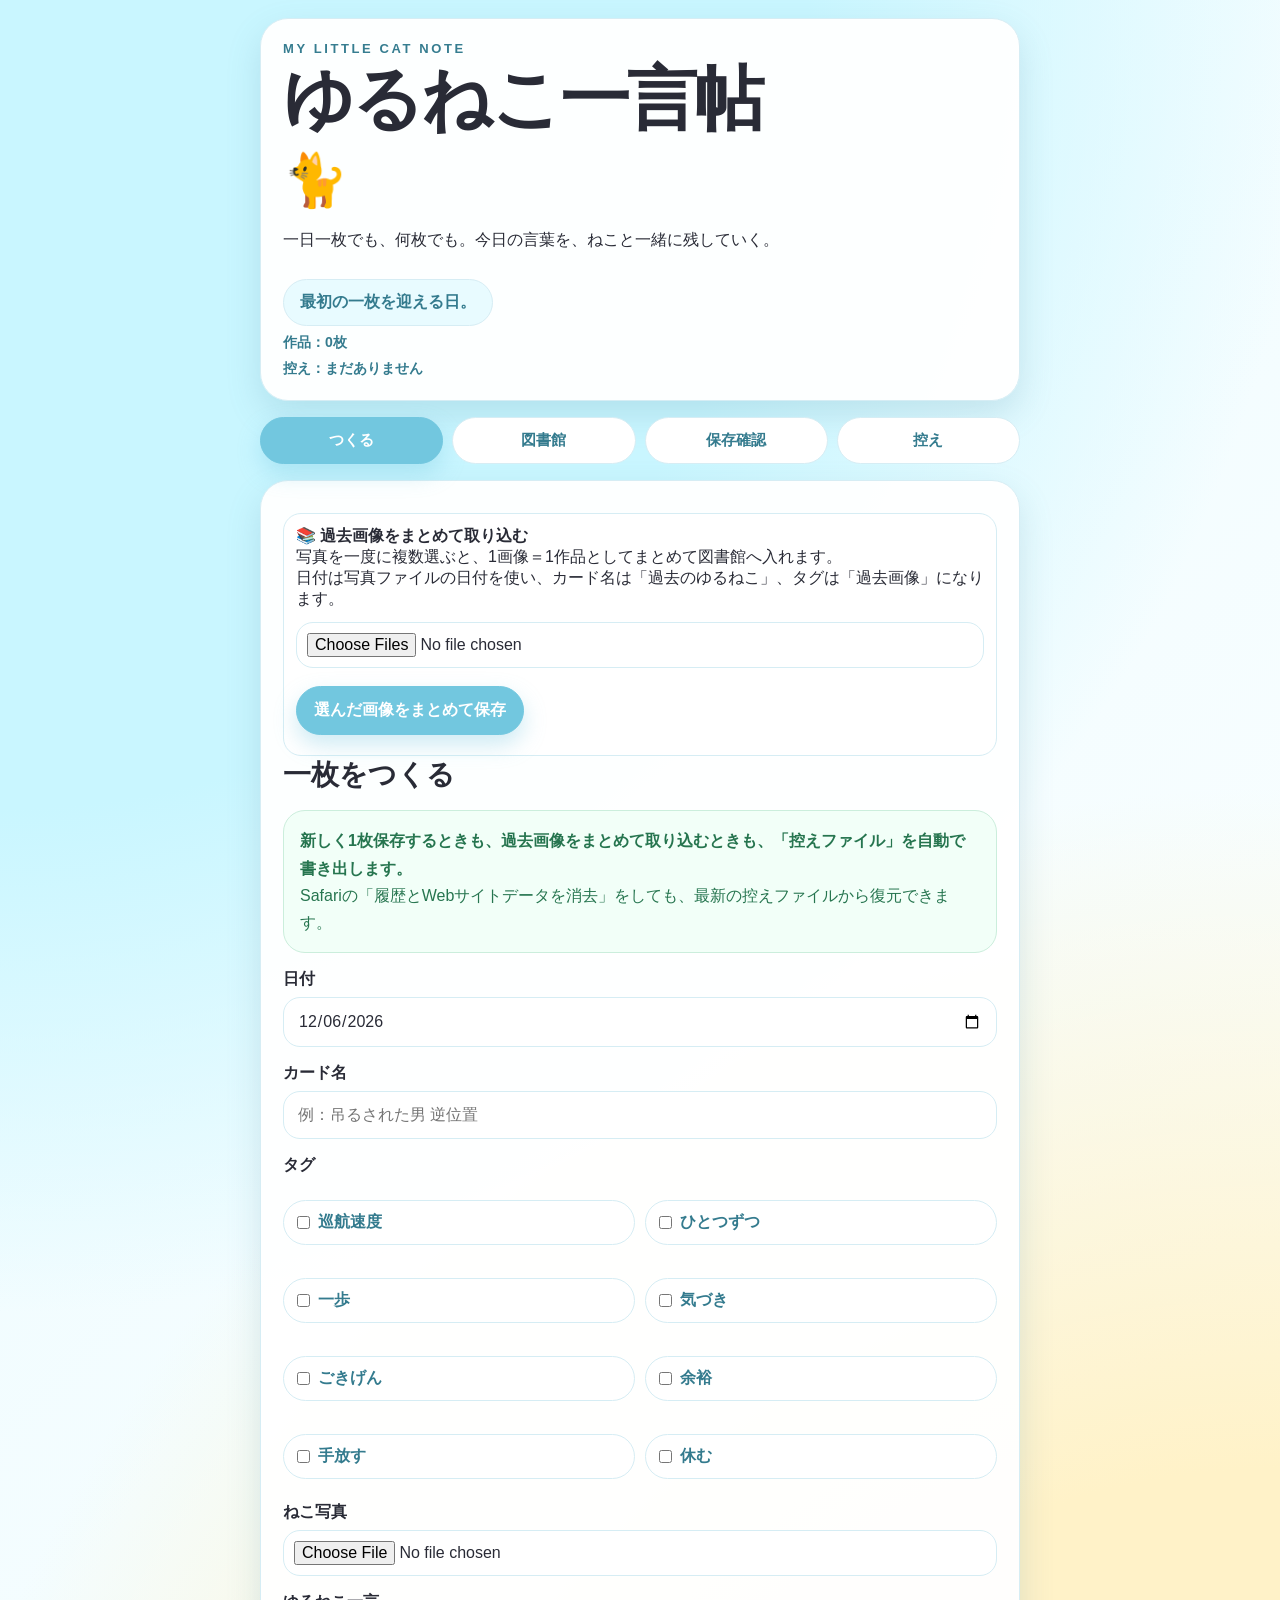
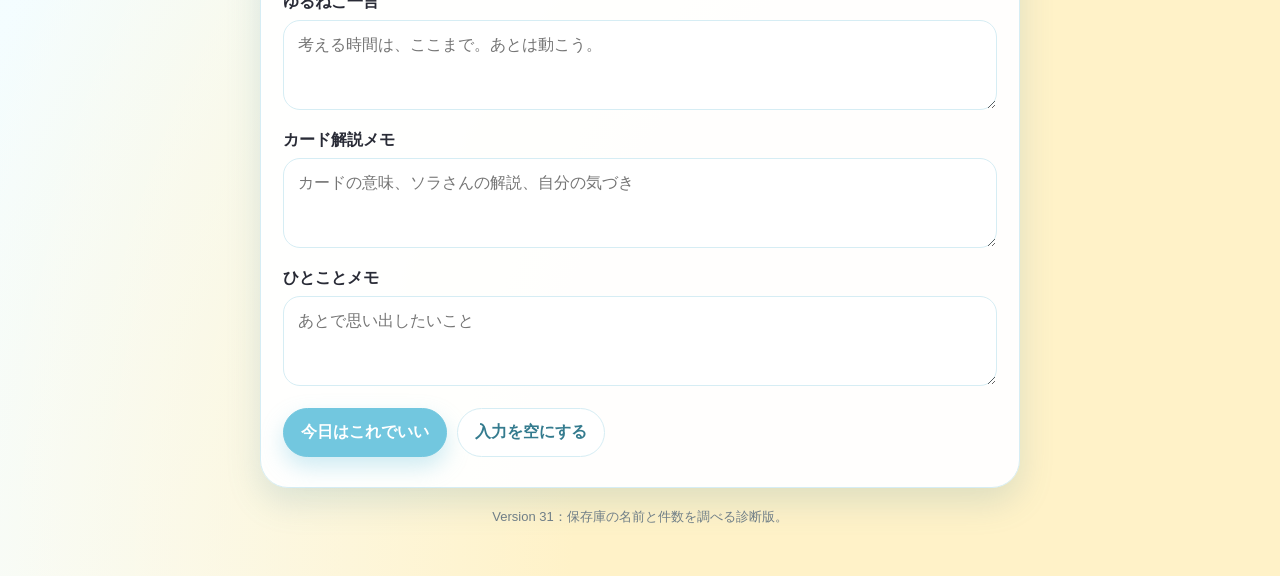
==== commit d44002d7: "Add files via upload" ====
--- a/index.html
+++ b/index.html
@@ -4,7 +4,7 @@
 <meta charset="utf-8">
 <meta name="viewport" content="width=device-width,initial-scale=1,viewport-fit=cover">
 <meta name="theme-color" content="#c9f6ff">
-<title>ゆるねこ一言帖 Version 30 診断自動実行停止版</title>
+<title>ゆるねこ一言帖 Version 31 保存庫診断版</title>
 <style>
 :root{
   --bg:#eafbff;--card:#fff;--ink:#292b36;--sub:#6f7e87;
@@ -110,7 +110,6 @@
 .randomBox{margin-top:14px}
 .popularBox{margin-top:14px}
 .randomBox img{width:100%;border-radius:18px;margin-top:12px;max-height:520px;object-fit:contain;background:#f8fdff}
-
 .diagnosticBox{margin:16px 0;background:#fffaf0;border:2px solid #f2d28b;border-radius:22px;padding:16px;color:#5e4b25;line-height:1.65}
 .diagnosticBox h3{margin:0 0 10px;font-size:20px}
 .diagnosticLog{white-space:pre-wrap;font-family:ui-monospace,SFMono-Regular,Menlo,Consolas,monospace;font-size:12px;background:#fff;border:1px solid #ead7ad;border-radius:14px;padding:12px;max-height:320px;overflow:auto}
@@ -137,7 +136,6 @@
   <div class="status" id="backupMini">自動控え：保存のたびに書き出します</div>
 </section>
 
-
 <nav class="tabs">
   <button class="tab on" data-tab="make">つくる</button>
   <button class="tab" data-tab="library">図書館</button>
@@ -146,7 +144,6 @@
 </nav>
 
 <section id="make" class="panel on box">
-
   <div class="backupStep" id="bulkImportBox">
     <strong>📚 過去画像をまとめて取り込む</strong><br>
     写真を一度に複数選ぶと、1画像＝1作品としてまとめて図書館へ入れます。<br>
@@ -221,6 +218,18 @@
 <section id="test" class="panel box">
   <h2>保存確認</h2>
   <div class="note ok" id="testResult">保存庫の状態を確認します。</div>
+
+  <div class="diagnosticBox">
+    <h3>🔎 保存庫診断</h3>
+    <p>保存庫の名前と、それぞれに何件入っているかを読み取ります。作品の追加・削除・復旧はしません。</p>
+    <div class="actions">
+      <button class="btn primary" id="runDiagnostic" type="button">保存庫を診断する</button>
+      <button class="btn" id="copyDiagnostic" type="button">診断結果をコピー</button>
+    </div>
+    <div class="status" id="diagnosticSummary">まだ診断していません。</div>
+    <div class="diagnosticLog" id="diagnosticLog">ここに診断結果が表示されます。</div>
+  </div>
+
   <div class="actions"><button class="btn primary" id="rescueOld">昔の保存庫を探して復旧する</button></div>
   <div class="status" id="rescueStatus"></div>
   <div class="actions hide">
@@ -280,12 +289,11 @@
   </div>
 </section>
 
-<div class="small">Version 30：起動時の診断自動実行を停止した修正版。</div>
+<div class="small">Version 31：保存庫の名前と件数を調べる診断版。</div>
 <div class="modal" id="photoModal"><button class="modalClose" id="modalClose">閉じる</button><img id="modalImg" alt="拡大写真"></div>
 </main>
 
 <script>
-// Version番号を保存庫名に入れない。今後の更新でも同じ保存庫を使う。
 const DB_NAME='yuruneko_hitokoto_db';
 const OLD_DBS=[
   'yuruneko_hitokoto_db_v22',
@@ -504,72 +512,130 @@
     req.onerror=()=>reject(req.error);
   });
 }
-function safeJson(value){
-  try{return JSON.stringify(value)}catch(e){return String(value)}
-}
-async function buildDiagnosticReport(){
+
+function readStoreCount(database,storeName){
+  return new Promise((resolve,reject)=>{
+    try{
+      const req=database.transaction(storeName,'readonly').objectStore(storeName).count();
+      req.onsuccess=()=>resolve(req.result||0);
+      req.onerror=()=>reject(req.error);
+    }catch(e){
+      reject(e);
+    }
+  });
+}
+
+function openDatabaseWithoutUpgrade(name){
+  return new Promise((resolve,reject)=>{
+    let created=false;
+    const req=indexedDB.open(name);
+    req.onupgradeneeded=()=>{
+      created=true;
+      try{req.transaction.abort();}catch(e){}
+    };
+    req.onsuccess=()=>{
+      if(created){
+        try{req.result.close();}catch(e){}
+        reject(new Error('存在しない保存庫です'));
+      }else{
+        resolve(req.result);
+      }
+    };
+    req.onerror=()=>reject(req.error || new Error('開けませんでした'));
+    req.onblocked=()=>reject(new Error('ほかの画面で使用中です'));
+  });
+}
+
+async function buildStorageDiagnostic(){
   const lines=[];
+  lines.push('ゆるねこ一言帖 Version 31 保存庫診断');
+  lines.push('診断日時: '+new Date().toLocaleString('ja-JP'));
   lines.push('URL: '+location.href);
-  lines.push('Origin: '+location.origin);
-  lines.push('UserAgent: '+navigator.userAgent);
-  lines.push('indexedDB.databases対応: '+(typeof indexedDB.databases==='function'?'はい':'いいえ'));
-  let actualNames=[];
-  try{
-    if(typeof indexedDB.databases==='function'){
-      actualNames=(await indexedDB.databases()).map(x=>x.name).filter(Boolean);
+  lines.push('現在使用中の保存庫名: '+DB_NAME);
+  lines.push('');
+
+  let names=[];
+  if(typeof indexedDB.databases==='function'){
+    try{
+      const dbList=await indexedDB.databases();
+      names=(dbList||[]).map(x=>x.name).filter(Boolean);
+      lines.push('端末から見えた保存庫: '+(names.length?names.length+'個':'0個'));
+    }catch(e){
+      lines.push('保存庫一覧の取得エラー: '+e.message);
     }
-  }catch(e){ lines.push('DB一覧取得エラー: '+e.message); }
-  lines.push('見えているDB名: '+(actualNames.length?actualNames.join(', '):'なし／取得不可'));
-  const names=new Set(actualNames.length?actualNames:[DB_NAME,...OLD_DBS]);
-  let totalCandidates=0;
+  }else{
+    lines.push('このSafariでは保存庫一覧機能を利用できません。');
+    lines.push('現在の保存庫だけを診断します。');
+    names=[DB_NAME];
+  }
+
+  if(!names.includes(DB_NAME)) names.unshift(DB_NAME);
+  names=[...new Set(names)];
+
+  let total=0;
   for(const name of names){
-    let database;
+    let database=null;
     try{
-      database=(name===DB_NAME && db)?db:await openExistingDB(name);
+      database = (name===DB_NAME && db) ? db : await openDatabaseWithoutUpgrade(name);
       const stores=Array.from(database.objectStoreNames||[]);
-      lines.push('DB '+name+' / ストア: '+(stores.length?stores.join(', '):'なし'));
+      lines.push('');
+      lines.push('■ '+name);
+      if(!stores.length){
+        lines.push('  保存場所: なし');
+        continue;
+      }
       for(const storeName of stores){
         try{
-          const raw=await allFromAnyStore(database,storeName);
-          const candidates=[]; collectEntryCandidates(raw,candidates);
-          totalCandidates+=candidates.length;
-          lines.push('  - '+storeName+': 全'+raw.length+'件 / 一言候補'+candidates.length+'件');
-          if(candidates.length){
-            const dates=candidates.map(x=>x&&x.date).filter(Boolean).sort();
-            lines.push('    日付範囲: '+(dates[0]||'?')+' ～ '+(dates[dates.length-1]||'?'));
-          }
-        }catch(e){ lines.push('  - '+storeName+': 読み取りエラー '+e.message); }
+          const count=await readStoreCount(database,storeName);
+          total+=count;
+          lines.push('  '+storeName+': '+count+'件');
+        }catch(e){
+          lines.push('  '+storeName+': 読み取りエラー');
+        }
       }
-    }catch(e){ lines.push('DB '+name+': 開けません '+e.message); }
-    finally{ try{if(database && name!==DB_NAME) database.close()}catch(e){} }
-  }
+    }catch(e){
+      lines.push('');
+      lines.push('■ '+name);
+      lines.push('  開けません: '+(e.message||'不明なエラー'));
+    }finally{
+      if(database && database!==db){
+        try{database.close();}catch(e){}
+      }
+    }
+  }
+
+  lines.push('');
+  lines.push('全保存庫・全保存場所の件数合計: '+total+'件');
+  lines.push('現在画面に読み込まれている作品: '+entries.length+'枚');
+
   try{
-    lines.push('localStorageキー数: '+localStorage.length);
+    lines.push('');
+    lines.push('localStorage: '+localStorage.length+'キー');
     for(let i=0;i<localStorage.length;i++){
       const key=localStorage.key(i);
-      const raw=localStorage.getItem(key)||'';
-      lines.push('  - '+key+' ('+raw.length+'文字)');
+      const value=localStorage.getItem(key)||'';
+      lines.push('  '+key+': '+value.length+'文字');
     }
-  }catch(e){lines.push('localStorage確認エラー: '+e.message)}
-  lines.push('現在の統合保存庫の作品数: '+((await getAll()).length));
-  lines.push('見つかった一言候補の延べ数: '+totalCandidates);
-  return lines.join('\n');
-}
-async function runVisibleDiagnostic(){
-  const summary=$('diagnosticSummary'), log=$('diagnosticLog');
-  if(summary) summary.textContent='診断中…';
-  if(log) log.textContent='保存庫を確認しています…';
+  }catch(e){
+    lines.push('localStorage確認エラー: '+e.message);
+  }
+
+  return {text:lines.join('\n'), names:names.length, total};
+}
+
+async function runStorageDiagnostic(){
+  const summary=$('diagnosticSummary');
+  const log=$('diagnosticLog');
+  summary.textContent='診断中です。画面を閉じずに少し待ってね。';
+  log.textContent='保存庫を読み取っています…';
   try{
-    const result=await rescueOldData(false);
-    entries=await getAll(); updateStatus(); render();
-    const report=await buildDiagnosticReport();
-    if(log) log.textContent=report;
-    if(summary) summary.textContent='診断完了。現在 '+entries.length+'枚。今回新たに復旧 '+result.added+'枚。';
-    return report;
+    const result=await buildStorageDiagnostic();
+    log.textContent=result.text;
+    summary.textContent='診断完了：保存庫 '+result.names+'個、件数合計 '+result.total+'件。';
   }catch(e){
-    const msg='診断エラー: '+e.message;
-    if(summary) summary.textContent=msg; if(log) log.textContent=msg;
-    return msg;
+    const msg='診断エラー：'+(e.message||'不明なエラー');
+    summary.textContent=msg;
+    log.textContent=msg;
   }
 }
 
@@ -764,7 +830,6 @@
   return [...document.querySelectorAll('input[name=tag]:checked')].map(x=>x.value);
 }
 
-
 function backupTimestamp(){
   const d=new Date();
   return d.getFullYear()
@@ -779,7 +844,7 @@
   const current=await getAll();
   const payload={
     app:'ゆるねこ一言帖',
-    version:30,
+    version:31,
     exportedAt:new Date().toISOString(),
     reason:reason,
     count:current.length,
@@ -1059,6 +1124,16 @@
   updateStatus();
   $('testResult').textContent='保存確認：現在 '+entries.length+' 枚保存されています。同じ日に何枚でも保存できます。';
 }
+if($('runDiagnostic')) $('runDiagnostic').onclick=runStorageDiagnostic;
+if($('copyDiagnostic')) $('copyDiagnostic').onclick=async()=>{
+  const text=$('diagnosticLog') ? $('diagnosticLog').textContent : '';
+  try{
+    await navigator.clipboard.writeText(text);
+    alert('診断結果をコピーしました。');
+  }catch(e){
+    alert('コピーできませんでした。診断結果のスクリーンショットを送ってください。');
+  }
+};
 if($('reloadCheck')) $('reloadCheck').onclick=updateTest;
 if($('rescueOld')) $('rescueOld').onclick=async()=>{
   if($('rescueStatus')) $('rescueStatus').textContent='昔の保存庫を捜索中…';
@@ -1163,13 +1238,7 @@
 function esc(s){
   return String(s||'').replace(/[&<>"']/g,m=>({'&':'&amp;','<':'&lt;','>':'&gt;','"':'&quot;',"'":'&#039;'}[m]));
 }
-if($('runDiagnostic')) $('runDiagnostic').onclick=runVisibleDiagnostic;
-if($('copyDiagnostic')) $('copyDiagnostic').onclick=async()=>{
-  const text=$('diagnosticLog')?$('diagnosticLog').textContent:'';
-  try{await navigator.clipboard.writeText(text);alert('診断結果をコピーしました。')}
-  catch(e){alert('コピーできませんでした。スクリーンショットを送ってください。')}
-};
 init();
 </script>
 </body>
-</html>+</html>
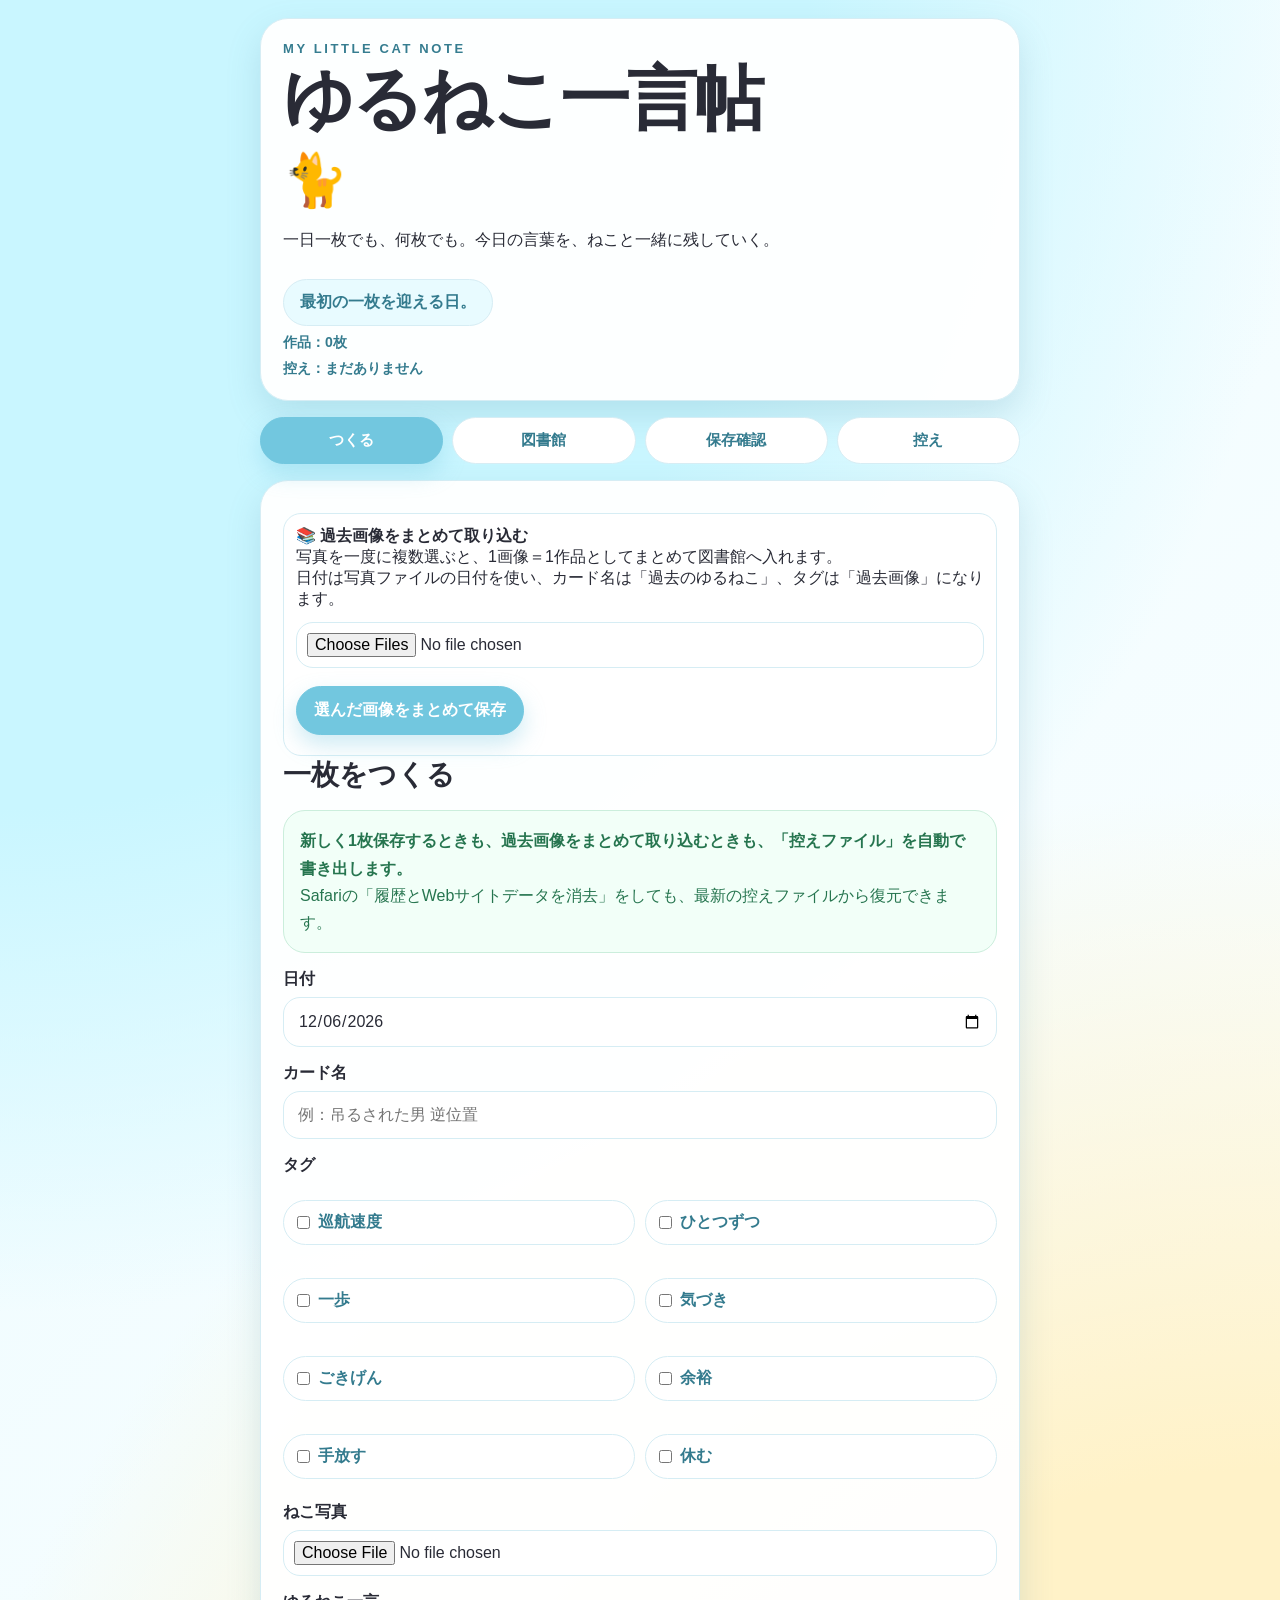
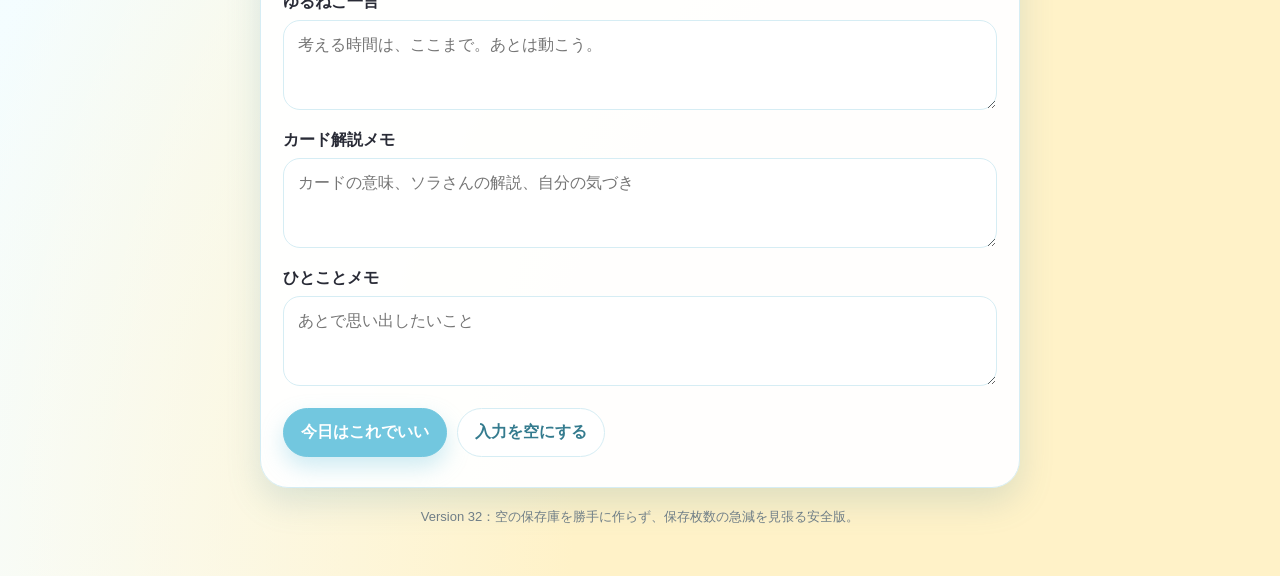
==== commit 4a675164: "Add files via upload" ====
--- a/index.html
+++ b/index.html
@@ -4,7 +4,7 @@
 <meta charset="utf-8">
 <meta name="viewport" content="width=device-width,initial-scale=1,viewport-fit=cover">
 <meta name="theme-color" content="#c9f6ff">
-<title>ゆるねこ一言帖 Version 31 保存庫診断版</title>
+<title>ゆるねこ一言帖 Version 32 保存安全版</title>
 <style>
 :root{
   --bg:#eafbff;--card:#fff;--ink:#292b36;--sub:#6f7e87;
@@ -289,7 +289,7 @@
   </div>
 </section>
 
-<div class="small">Version 31：保存庫の名前と件数を調べる診断版。</div>
+<div class="small">Version 32：空の保存庫を勝手に作らず、保存枚数の急減を見張る安全版。</div>
 <div class="modal" id="photoModal"><button class="modalClose" id="modalClose">閉じる</button><img id="modalImg" alt="拡大写真"></div>
 </main>
 
@@ -467,13 +467,13 @@
 }
 async function existingDatabaseNames(){
   try{
-    if(indexedDB.databases){
+    if(typeof indexedDB.databases==='function'){
       const list=await indexedDB.databases();
       const names=(list||[]).map(x=>x.name).filter(Boolean);
-      return new Set([DB_NAME,...OLD_DBS,...names]);
+      return new Set(names.length ? names : [DB_NAME]);
     }
   }catch(e){}
-  return new Set([DB_NAME,...OLD_DBS]);
+  return new Set([DB_NAME]);
 }
 function newerEntry(a,b){
   const ta=Math.max(Number(a.updatedAt||0),Number(a.createdAt||0));
@@ -548,7 +548,7 @@
 
 async function buildStorageDiagnostic(){
   const lines=[];
-  lines.push('ゆるねこ一言帖 Version 31 保存庫診断');
+  lines.push('ゆるねこ一言帖 Version 32 保存庫診断');
   lines.push('診断日時: '+new Date().toLocaleString('ja-JP'));
   lines.push('URL: '+location.href);
   lines.push('現在使用中の保存庫名: '+DB_NAME);
@@ -705,14 +705,19 @@
 async function init(){
   try{
     db=await openNamedDB(DB_NAME);
-    const result=await rescueOldData(false);
     entries=await getAll();
+
+    const lastKnown=Number(localStorage.getItem('yuruneko_last_known_count')||0);
+    if(lastKnown>0 && entries.length<lastKnown){
+      $('motto').textContent='保存枚数が前回より減っています。';
+      $('saveStatus').textContent='注意：前回 '+lastKnown+'枚 → 現在 '+entries.length+'枚';
+      alert('保存枚数が前回より減っています。\n\n前回 '+lastKnown+'枚\n現在 '+entries.length+'枚\n\nこの状態では新しい控えを書き出さず、先に確認してください。');
+    }else{
+      localStorage.setItem('yuruneko_last_known_count',String(entries.length));
+    }
+
     updateStatus();
     render();
-    if(result.added>0){
-      $('motto').textContent=result.added+'枚、昔の保存庫から戻りました。';
-      $('saveStatus').textContent='復旧しました。作品：'+entries.length+'枚';
-    }
   }catch(e){
     $('saveStatus').textContent='保存庫エラー：Safariで開いてください';
     alert('保存庫を開けませんでした。Safariで開いてください。');
@@ -842,9 +847,18 @@
 }
 async function writeAutomaticBackup(reason='保存'){
   const current=await getAll();
+  const lastKnown=Number(localStorage.getItem('yuruneko_last_known_count')||0);
+
+  if(lastKnown>0 && current.length<lastKnown){
+    alert('保存枚数が前回より減っているため、1枚だけの控えで上書きしないよう書き出しを止めました。');
+    throw new Error('保存枚数急減を検知');
+  }
+
+  localStorage.setItem('yuruneko_last_known_count',String(current.length));
+
   const payload={
     app:'ゆるねこ一言帖',
-    version:31,
+    version:32,
     exportedAt:new Date().toISOString(),
     reason:reason,
     count:current.length,
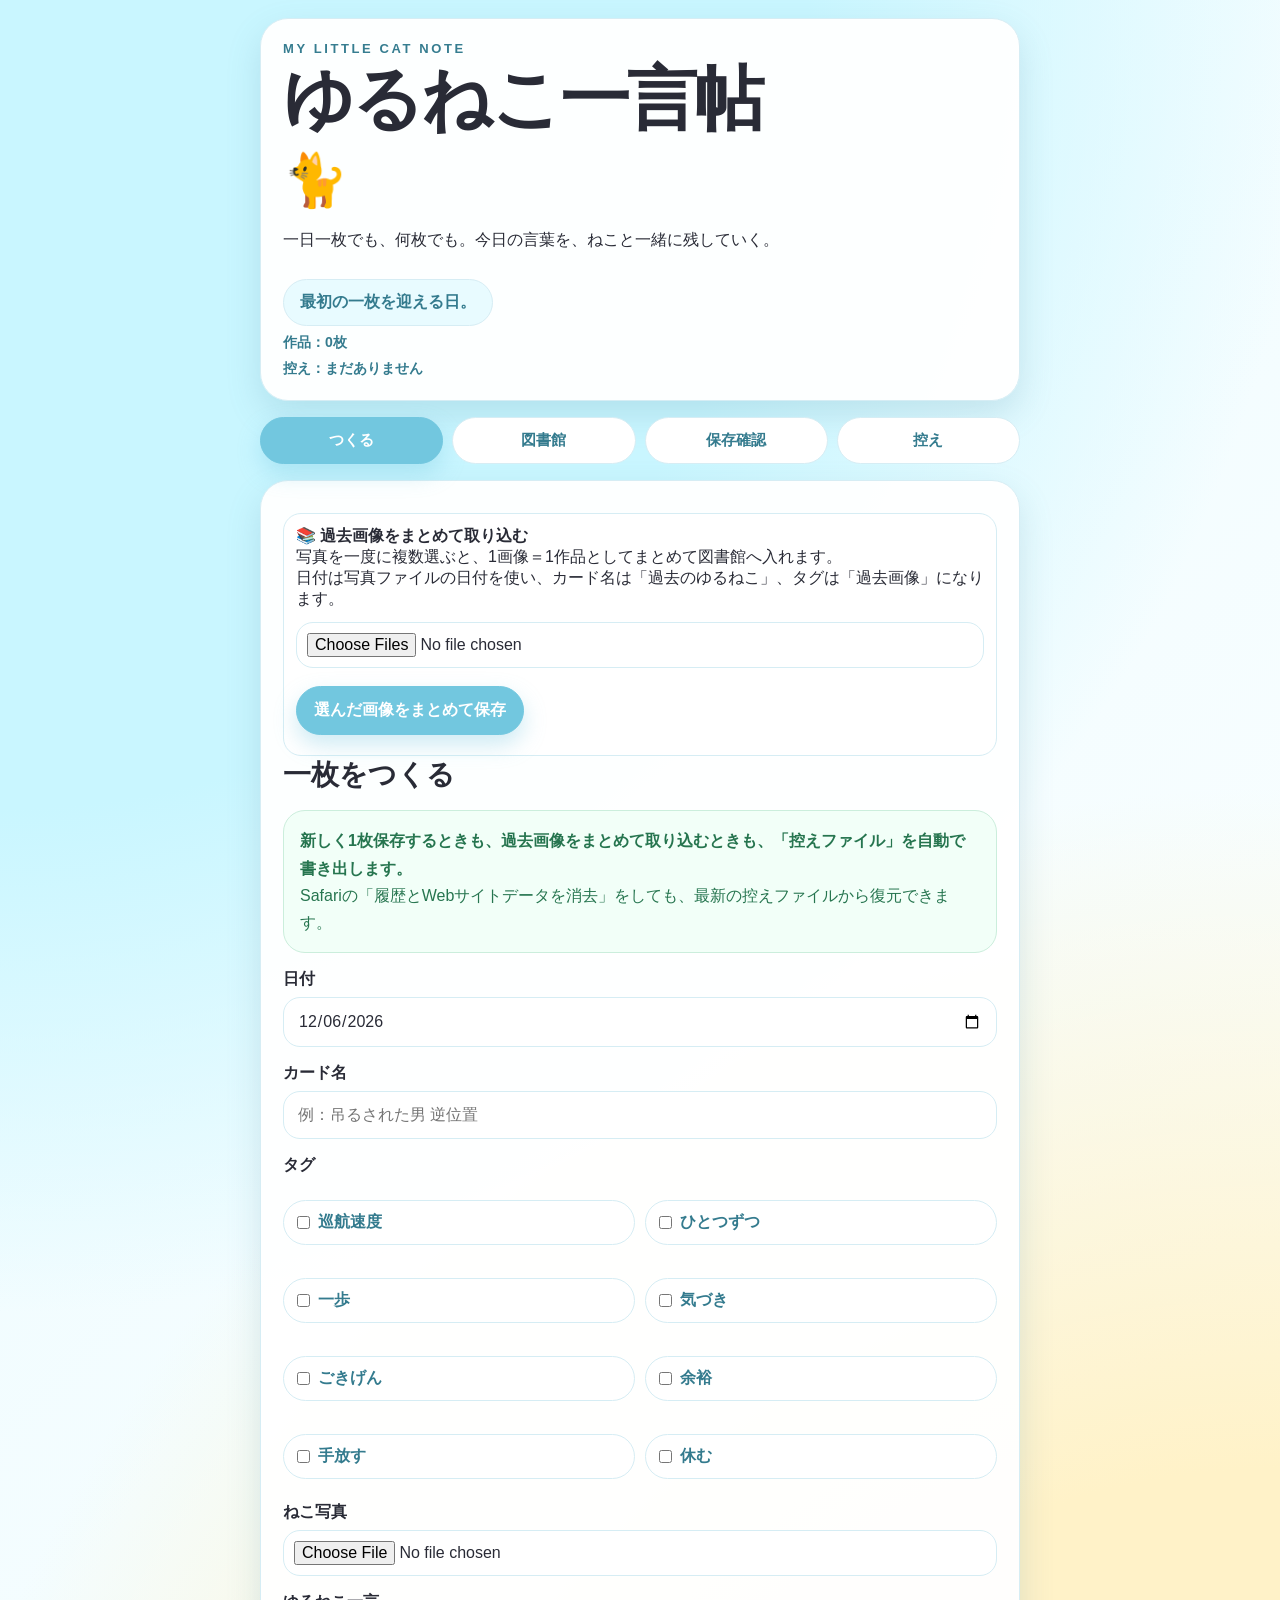
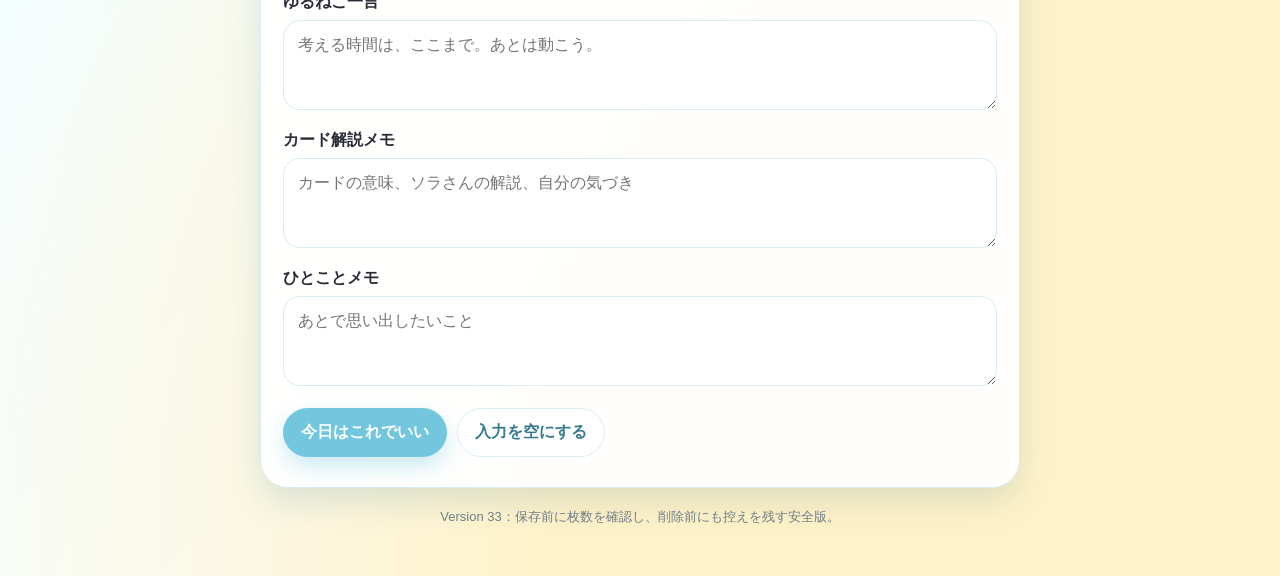
==== commit 673d4a06: "Add files via upload" ====
--- a/index.html
+++ b/index.html
@@ -4,7 +4,7 @@
 <meta charset="utf-8">
 <meta name="viewport" content="width=device-width,initial-scale=1,viewport-fit=cover">
 <meta name="theme-color" content="#c9f6ff">
-<title>ゆるねこ一言帖 Version 32 保存安全版</title>
+<title>ゆるねこ一言帖 Version 33 保存安全版</title>
 <style>
 :root{
   --bg:#eafbff;--card:#fff;--ink:#292b36;--sub:#6f7e87;
@@ -289,7 +289,7 @@
   </div>
 </section>
 
-<div class="small">Version 32：空の保存庫を勝手に作らず、保存枚数の急減を見張る安全版。</div>
+<div class="small">Version 33：保存前に枚数を確認し、削除前にも控えを残す安全版。</div>
 <div class="modal" id="photoModal"><button class="modalClose" id="modalClose">閉じる</button><img id="modalImg" alt="拡大写真"></div>
 </main>
 
@@ -548,7 +548,7 @@
 
 async function buildStorageDiagnostic(){
   const lines=[];
-  lines.push('ゆるねこ一言帖 Version 32 保存庫診断');
+  lines.push('ゆるねこ一言帖 Version 33 保存庫診断');
   lines.push('診断日時: '+new Date().toLocaleString('ja-JP'));
   lines.push('URL: '+location.href);
   lines.push('現在使用中の保存庫名: '+DB_NAME);
@@ -858,7 +858,7 @@
 
   const payload={
     app:'ゆるねこ一言帖',
-    version:32,
+    version:33,
     exportedAt:new Date().toISOString(),
     reason:reason,
     count:current.length,
@@ -868,7 +868,7 @@
   const url=URL.createObjectURL(blob);
   const a=document.createElement('a');
   a.href=url;
-  a.download='yuruneko-backup-'+backupTimestamp()+'.json';
+  a.download='yuruneko-backup-'+current.length+'mai-'+backupTimestamp()+'.json';
   document.body.appendChild(a);
   a.click();
   a.remove();
@@ -877,8 +877,20 @@
   updateBackupDisplay();
 }
 
+
+async function ensureSafeCountBeforeChange(){
+  const current=await getAll();
+  const lastKnown=Number(localStorage.getItem('yuruneko_last_known_count')||0);
+  if(lastKnown>0 && current.length<lastKnown){
+    alert('保存枚数が前回より減っています。\n\n前回 '+lastKnown+'枚\n現在 '+current.length+'枚\n\n安全のため、保存や削除を止めました。');
+    return false;
+  }
+  return true;
+}
+
 $('form').onsubmit=async e=>{
   e.preventDefault();
+  if(!(await ensureSafeCountBeforeChange())) return;
   const now=Date.now();
   const old=editingId ? entries.find(x=>x.id===editingId) : null;
   const entry={
@@ -1088,23 +1100,27 @@
   const detailPhoto=$('detailView').querySelector('.detailPhoto');
   if(detailPhoto) detailPhoto.onclick=()=>openPhoto(e.catPhoto);
   $('detailView').querySelector('.fav').onclick=async()=>{
+    if(!(await ensureSafeCountBeforeChange())) return;
+    await writeAutomaticBackup('お気に入り変更前');
     e.fav=!e.fav;
     await putEntry(e);
     entries=await getAll();
-    await writeAutomaticBackup('お気に入り変更');
+    localStorage.setItem('yuruneko_last_known_count',String(entries.length));
     openDetail(e.id);
     render();
   };
   $('detailView').querySelector('.edit').onclick=()=>startEdit(e);
   $('detailView').querySelector('.del').onclick=async()=>{
-    if(confirm('この一枚を削除しますか？')){
+    if(!(await ensureSafeCountBeforeChange())) return;
+    if(confirm('この一枚を削除しますか？\n\n削除前の控えファイルを先に書き出します。')){
+      await writeAutomaticBackup('削除前');
       await deleteEntry(e.id);
       entries=await getAll();
-      await writeAutomaticBackup('削除');
+      localStorage.setItem('yuruneko_last_known_count',String(entries.length));
       closeDetail();
       render();
       updateTest();
-      alert('削除後の最新状態を、控えファイルにも保存しました。');
+      alert('削除しました。削除前の控えファイルは残っています。');
     }
   };
   window.scrollTo({top:0,behavior:'smooth'});
@@ -1188,8 +1204,9 @@
     const parsed=JSON.parse(await f.text());
     const data=Array.isArray(parsed)?parsed:(parsed&&Array.isArray(parsed.entries)?parsed.entries:null);
     if(!data) throw new Error();
-    const ok=confirm('この控えを読み込みます。\n\n現在の作品：'+entries.length+'枚\n控えファイル：'+data.length+'枚\n\n読み込みますか？');
+    const ok=confirm('この控えを読み込みます。\n\n現在の作品：'+entries.length+'枚\n控えファイル：'+data.length+'枚\n\n読み込み前に現在の控えを書き出します。');
     if(!ok) return;
+    await writeAutomaticBackup('復元前');
     for(const item of data){
       await putEntry(normalizeEntry(item));
     }
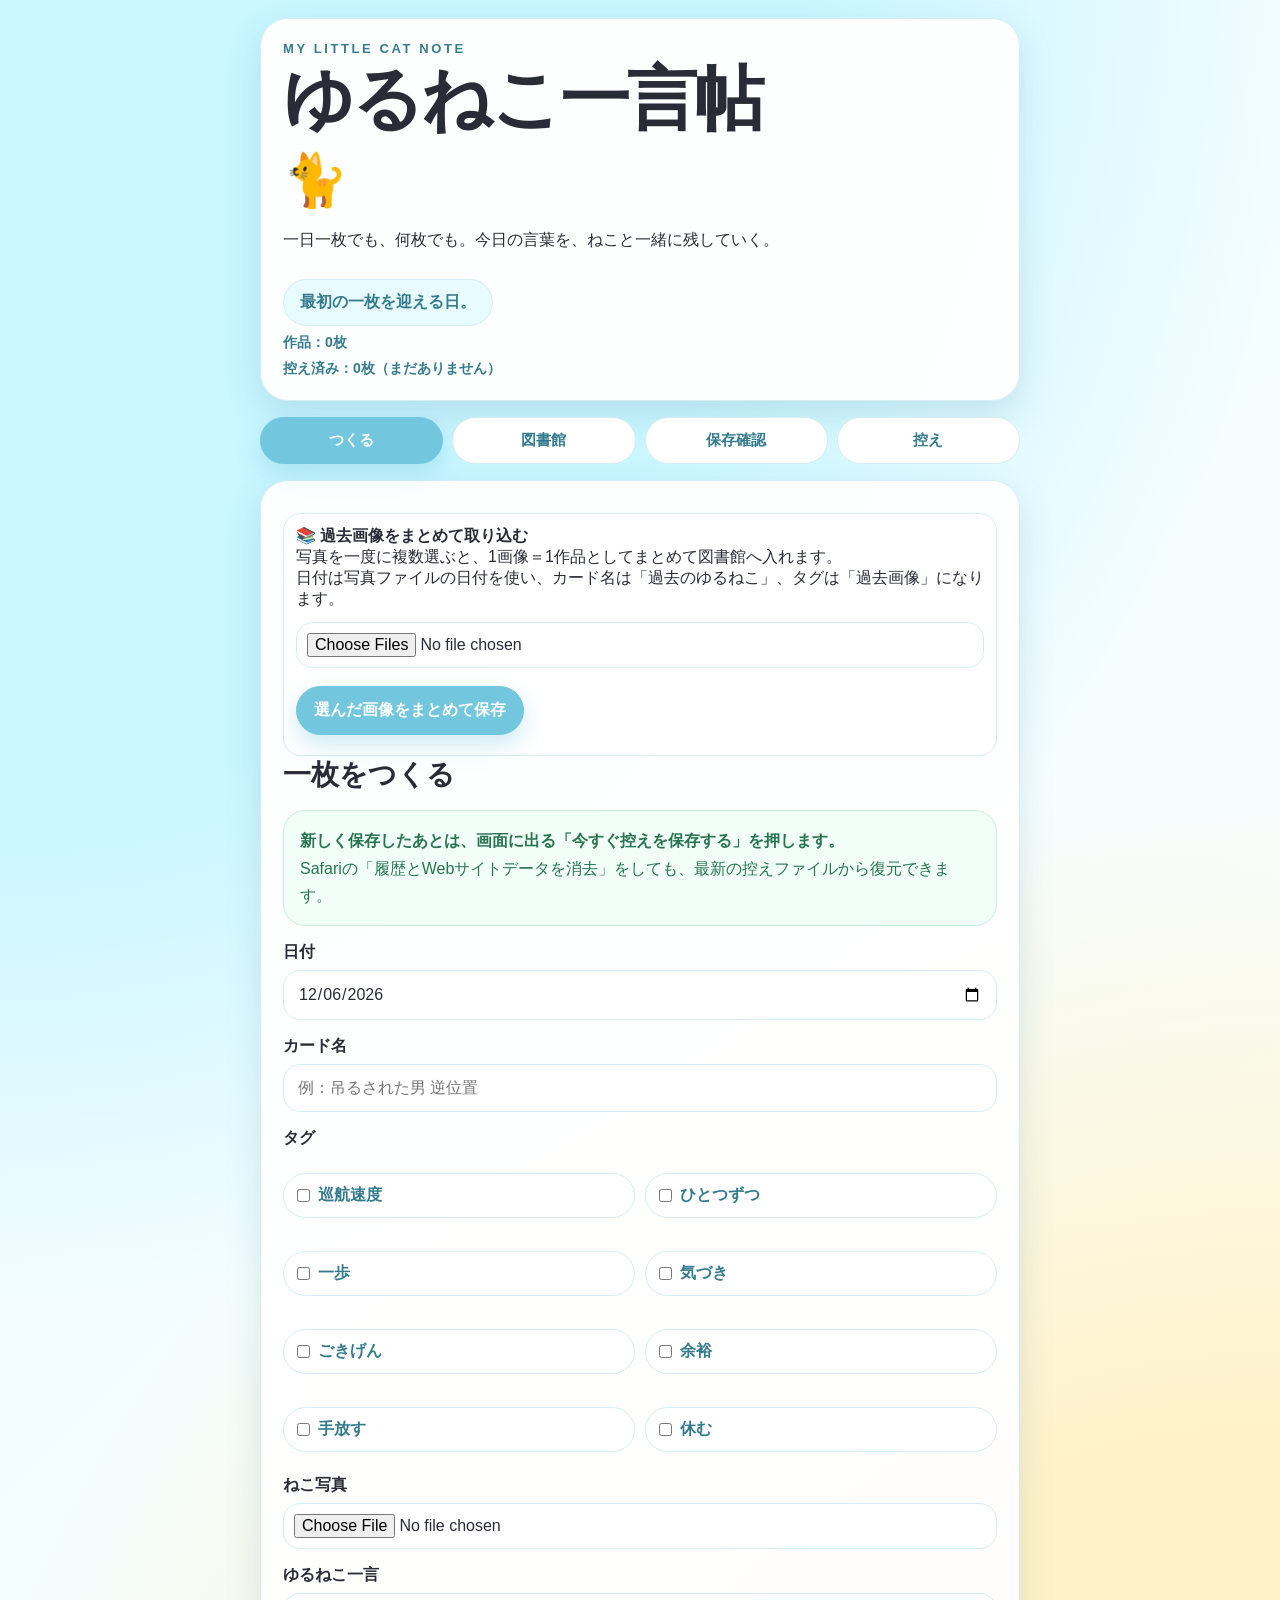
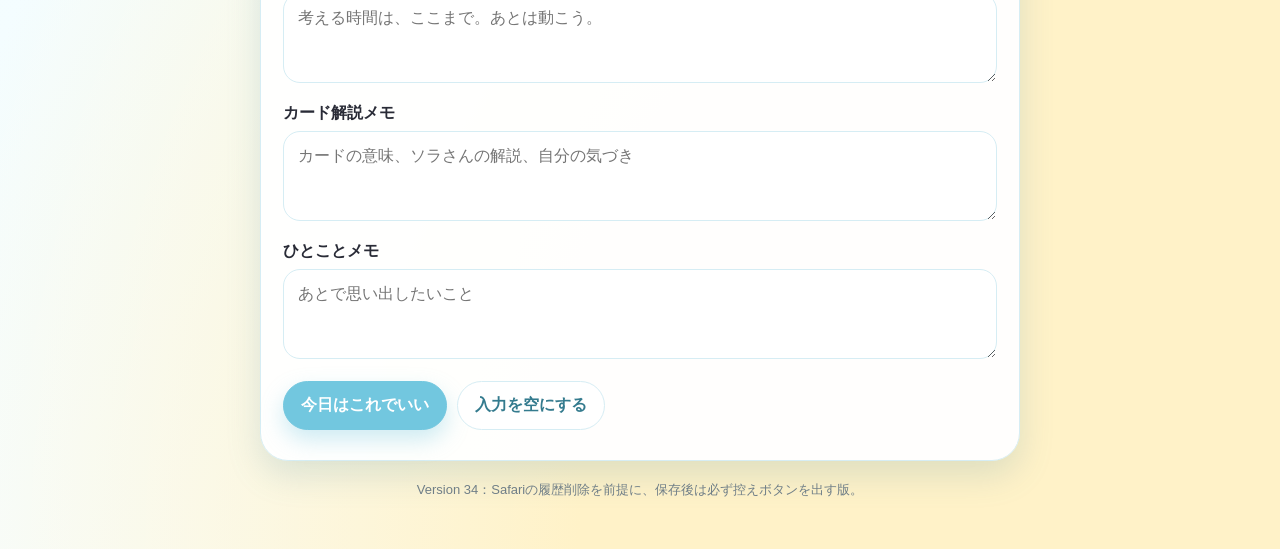
==== commit eee468b1: "Add files via upload" ====
--- a/index.html
+++ b/index.html
@@ -4,7 +4,7 @@
 <meta charset="utf-8">
 <meta name="viewport" content="width=device-width,initial-scale=1,viewport-fit=cover">
 <meta name="theme-color" content="#c9f6ff">
-<title>ゆるねこ一言帖 Version 33 保存安全版</title>
+<title>ゆるねこ一言帖 Version 34 履歴削除対応版</title>
 <style>
 :root{
   --bg:#eafbff;--card:#fff;--ink:#292b36;--sub:#6f7e87;
@@ -133,7 +133,7 @@
   <p>一日一枚でも、何枚でも。今日の言葉を、ねこと一緒に残していく。</p>
   <div class="motto" id="motto">最初の一枚を迎える日。</div>
   <div class="status" id="saveStatus">保存庫を確認中…</div>
-  <div class="status" id="backupMini">自動控え：保存のたびに書き出します</div>
+  <div class="status" id="backupMini">控えの枚数を確認中…</div>
 </section>
 
 <nav class="tabs">
@@ -157,7 +157,7 @@
 
 <h2 id="formTitle">一枚をつくる</h2>
   <div class="note ok">
-    <strong>新しく1枚保存するときも、過去画像をまとめて取り込むときも、「控えファイル」を自動で書き出します。</strong><br>
+    <strong>新しく保存したあとは、画面に出る「今すぐ控えを保存する」を押します。</strong><br>
     Safariの「履歴とWebサイトデータを消去」をしても、最新の控えファイルから復元できます。
   </div>
   <form id="form">
@@ -190,6 +190,11 @@
     </div>
     <div class="status" id="formStatus"></div>
   </form>
+  <div id="backupNeededBox" class="note warn hide" style="margin-top:16px">
+    <strong>⚠️ この変更は、まだiPhoneの「ファイル」に控えていません。</strong><br>
+    Safariの履歴を削除する前に、下のボタンを押してください。
+    <div class="actions"><button class="btn primary" id="saveBackupNow" type="button">今すぐ控えを保存する</button></div>
+  </div>
 </section>
 
 <section id="library" class="panel box">
@@ -242,7 +247,7 @@
 <section id="backup" class="panel box">
   <h2>控え・復元</h2>
 
-  <div class="note" id="backupStatus">作品を保存するたびに、写真込みの控えファイルも自動で書き出します。</div>
+  <div class="note" id="backupStatus">作品を保存したあとは、ここで写真込みの控えファイルを書き出します。</div>
   <div class="note ok" id="lastBackupBox">最後の控え：まだありません</div>
   <div class="note ok fileNameBox" id="backupFileBox">現在の控えファイル名：まだありません</div>
 
@@ -281,7 +286,7 @@
 
   <div class="backupStep">
     <strong>控えの目安</strong><br>
-    作品を保存するたびに自動で控えを書き出します。手動ボタンは追加の控えが欲しいときに使います。
+    Safariの履歴を削除する前に、現在の枚数と控えの枚数が同じか確認します。違っていたら「今すぐ控えを保存する」を押します。
   </div>
 
   <div class="actions hide">
@@ -289,7 +294,7 @@
   </div>
 </section>
 
-<div class="small">Version 33：保存前に枚数を確認し、削除前にも控えを残す安全版。</div>
+<div class="small">Version 34：Safariの履歴削除を前提に、保存後は必ず控えボタンを出す版。</div>
 <div class="modal" id="photoModal"><button class="modalClose" id="modalClose">閉じる</button><img id="modalImg" alt="拡大写真"></div>
 </main>
 
@@ -332,6 +337,7 @@
 
 const $=id=>document.getElementById(id);
 const BACKUP_KEY='yuruneko_last_backup';
+const BACKUP_COUNT_KEY='yuruneko_last_backup_count';
 function backupLabel(){
   const raw=localStorage.getItem(BACKUP_KEY);
   if(!raw) return 'まだありません';
@@ -344,18 +350,40 @@
   if(!raw) return 'まだありません';
   const d=new Date(Number(raw));
   if(Number.isNaN(d.getTime())) return 'まだありません';
-  return 'yuruneko-backup-'+d.getFullYear()+'-'+String(d.getMonth()+1).padStart(2,'0')+'-'+String(d.getDate()).padStart(2,'0')+'.json';
+  const count=Number(localStorage.getItem(BACKUP_COUNT_KEY)||0);
+  return 'yuruneko-backup-'+count+'mai-'+d.getFullYear()+'-'+String(d.getMonth()+1).padStart(2,'0')+'-'+String(d.getDate()).padStart(2,'0')+'.json';
 }
 function updateBackupDisplay(){
   const text=backupLabel();
+  const backedUpCount=Number(localStorage.getItem(BACKUP_COUNT_KEY)||0);
+  const currentCount=entries.length;
+  const pending=currentCount!==backedUpCount;
+
   const mini=$('backupMini');
-  if(mini) mini.textContent='控え：'+text;
+  if(mini){
+    mini.textContent=pending
+      ? '⚠️ 控え未保存：現在 '+currentCount+'枚／最後の控え '+backedUpCount+'枚'
+      : '控え済み：'+backedUpCount+'枚（'+text+'）';
+  }
+
   const box=$('lastBackupBox');
-  if(box) box.textContent='最後の控え：'+text;
+  if(box){
+    box.textContent=pending
+      ? '⚠️ 現在 '+currentCount+'枚。最後の控えは '+backedUpCount+'枚です。'
+      : '最後の控え：'+text+'（'+backedUpCount+'枚）';
+    box.classList.toggle('warn',pending);
+    box.classList.toggle('ok',!pending);
+  }
+
   const fileBox=$('backupFileBox');
   if(fileBox) fileBox.textContent='現在の控えファイル名：'+backupFileName();
+
   const exportBtn=$('export');
-  if(exportBtn) exportBtn.textContent='控えを書き出す';
+  if(exportBtn){
+    exportBtn.textContent=pending
+      ? '今すぐ控えを保存する（'+currentCount+'枚）'
+      : '控えを書き出す';
+  }
 }
 $('date').value=new Date().toISOString().slice(0,10);
 
@@ -548,7 +576,7 @@
 
 async function buildStorageDiagnostic(){
   const lines=[];
-  lines.push('ゆるねこ一言帖 Version 33 保存庫診断');
+  lines.push('ゆるねこ一言帖 Version 34 保存庫診断');
   lines.push('診断日時: '+new Date().toLocaleString('ja-JP'));
   lines.push('URL: '+location.href);
   lines.push('現在使用中の保存庫名: '+DB_NAME);
@@ -816,13 +844,12 @@
       saved++;
     }
     entries=await getAll();
-    await writeAutomaticBackup('過去画像 '+saved+'枚まとめて取り込み');
     render();
     updateTest();
     $('bulkPhotos').value='';
-    $('bulkStatus').textContent=saved+'枚を保存しました。控えファイルも書き出しました。';
-    alert(saved+'枚をまとめて保存しました。続けて控えファイルを「ダウンロード」してください。');
-    show('library');
+    $('bulkStatus').textContent=saved+'枚を保存しました。続けて控えを保存してください。';
+    markBackupNeeded(saved+'枚をまとめて保存しました。');
+    show('make');
   }catch(err){
     console.error(err);
     alert(saved+'枚まで保存しました。途中で止まりました。画像枚数を半分に分けて、残りを取り込んでください。');
@@ -845,20 +872,11 @@
     +String(d.getMinutes()).padStart(2,'0')
     +String(d.getSeconds()).padStart(2,'0');
 }
-async function writeAutomaticBackup(reason='保存'){
+async function writeAutomaticBackup(reason='手動控え'){
   const current=await getAll();
-  const lastKnown=Number(localStorage.getItem('yuruneko_last_known_count')||0);
-
-  if(lastKnown>0 && current.length<lastKnown){
-    alert('保存枚数が前回より減っているため、1枚だけの控えで上書きしないよう書き出しを止めました。');
-    throw new Error('保存枚数急減を検知');
-  }
-
-  localStorage.setItem('yuruneko_last_known_count',String(current.length));
-
   const payload={
     app:'ゆるねこ一言帖',
-    version:33,
+    version:34,
     exportedAt:new Date().toISOString(),
     reason:reason,
     count:current.length,
@@ -874,7 +892,9 @@
   a.remove();
   setTimeout(()=>URL.revokeObjectURL(url),1500);
   localStorage.setItem(BACKUP_KEY,String(Date.now()));
-  updateBackupDisplay();
+  localStorage.setItem(BACKUP_COUNT_KEY,String(current.length));
+  localStorage.setItem('yuruneko_last_known_count',String(current.length));
+  markBackupComplete();
 }
 
 
@@ -886,6 +906,20 @@
     return false;
   }
   return true;
+}
+
+
+function markBackupNeeded(message='保存しました。'){
+  updateBackupDisplay();
+  const box=$('backupNeededBox');
+  if(box) box.classList.remove('hide');
+  $('formStatus').textContent=message+' 続けて「今すぐ控えを保存する」を押してください。';
+}
+
+function markBackupComplete(){
+  const box=$('backupNeededBox');
+  if(box) box.classList.add('hide');
+  updateBackupDisplay();
 }
 
 $('form').onsubmit=async e=>{
@@ -912,13 +946,12 @@
     await putEntry(entry);
     entries=await getAll();
     const wasEditing=!!editingId;
-    await writeAutomaticBackup(wasEditing?'編集':'新規保存');
     reset();
     $('motto').textContent=wasEditing?'一枚を編集しました。':'一枚が、図書館に入りました。';
-    $('formStatus').textContent='保存しました。作品 '+entries.length+' 枚。控えファイルも書き出しました。';
+    markBackupNeeded('保存しました。作品 '+entries.length+'枚です。');
     render();
     show('library');
-    alert('保存完了。作品 '+entries.length+' 枚と、最新の控えファイルを保存しました。');
+    show('make');
   }catch(err){
     alert('保存できませんでした。写真が大きすぎる可能性があります。');
   }
@@ -1101,26 +1134,30 @@
   if(detailPhoto) detailPhoto.onclick=()=>openPhoto(e.catPhoto);
   $('detailView').querySelector('.fav').onclick=async()=>{
     if(!(await ensureSafeCountBeforeChange())) return;
-    await writeAutomaticBackup('お気に入り変更前');
     e.fav=!e.fav;
     await putEntry(e);
     entries=await getAll();
-    localStorage.setItem('yuruneko_last_known_count',String(entries.length));
+    markBackupNeeded('お気に入りを変更しました。');
     openDetail(e.id);
     render();
   };
   $('detailView').querySelector('.edit').onclick=()=>startEdit(e);
   $('detailView').querySelector('.del').onclick=async()=>{
     if(!(await ensureSafeCountBeforeChange())) return;
-    if(confirm('この一枚を削除しますか？\n\n削除前の控えファイルを先に書き出します。')){
-      await writeAutomaticBackup('削除前');
+    const backedUpCount=Number(localStorage.getItem(BACKUP_COUNT_KEY)||0);
+    if(backedUpCount!==entries.length){
+      alert('削除の前に、現在の図書館を控えてください。\n\n「控え」タブ →「今すぐ控えを保存する」を押してから、もう一度削除してください。');
+      show('backup');
+      return;
+    }
+    if(confirm('この一枚を削除しますか？')){
       await deleteEntry(e.id);
       entries=await getAll();
-      localStorage.setItem('yuruneko_last_known_count',String(entries.length));
       closeDetail();
       render();
       updateTest();
-      alert('削除しました。削除前の控えファイルは残っています。');
+      markBackupNeeded('1枚削除しました。');
+      show('make');
     }
   };
   window.scrollTo({top:0,behavior:'smooth'});
@@ -1187,16 +1224,21 @@
   };
   await putEntry(test);
   entries=await getAll();
-  await writeAutomaticBackup('保存テスト');
   render();
   updateTest();
-  alert('テストカードと控えファイルを保存しました。');
+  markBackupNeeded('テストカードを保存しました。');
+  show('make');
 }
 $('export').onclick=async()=>{
   entries=await getAll();
   await writeAutomaticBackup('手動控え');
-  alert('写真込みの控えファイルを書き出しました。');
-}
+  alert('ダウンロード確認が出たら、必ず「ダウンロード」を押してください。');
+}
+if($('saveBackupNow')) $('saveBackupNow').onclick=async()=>{
+  entries=await getAll();
+  await writeAutomaticBackup('保存後の控え');
+  alert('ダウンロード確認が出たら、必ず「ダウンロード」を押してください。');
+};
 $('import').onchange=async e=>{
   const f=e.target.files[0];
   if(!f) return;
@@ -1206,15 +1248,20 @@
     if(!data) throw new Error();
     const ok=confirm('この控えを読み込みます。\n\n現在の作品：'+entries.length+'枚\n控えファイル：'+data.length+'枚\n\n読み込み前に現在の控えを書き出します。');
     if(!ok) return;
-    await writeAutomaticBackup('復元前');
+    const backedUpCount=Number(localStorage.getItem(BACKUP_COUNT_KEY)||0);
+    if(backedUpCount!==entries.length){
+      alert('復元の前に、現在の図書館を控えてください。');
+      show('backup');
+      return;
+    }
     for(const item of data){
       await putEntry(normalizeEntry(item));
     }
     entries=await getAll();
-    await writeAutomaticBackup('復元後');
     render();
     updateTest();
-    alert(data.length+'枚読み込みました。復元後の控えファイルも保存しました。');
+    markBackupNeeded(data.length+'枚読み込みました。');
+    show('make');
   }catch{
     alert('読み込めませんでした');
   }
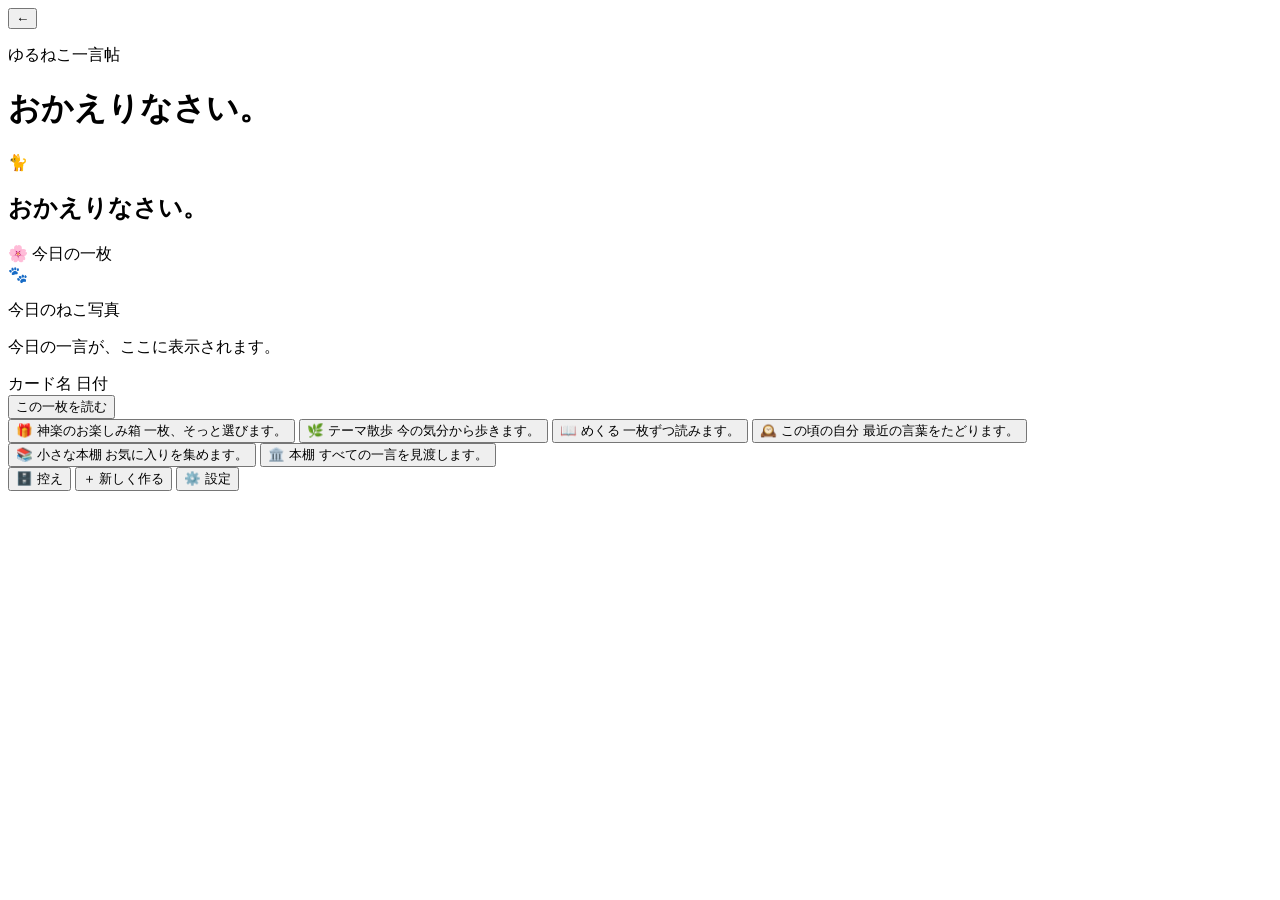
==== commit 52b1cbcc: "Add files via upload" ====
--- a/index.html
+++ b/index.html
@@ -1,1322 +1,462 @@
 <!doctype html>
 <html lang="ja">
 <head>
-<meta charset="utf-8">
-<meta name="viewport" content="width=device-width,initial-scale=1,viewport-fit=cover">
-<meta name="theme-color" content="#c9f6ff">
-<title>ゆるねこ一言帖 Version 34 履歴削除対応版</title>
-<style>
-:root{
-  --bg:#eafbff;--card:#fff;--ink:#292b36;--sub:#6f7e87;
-  --blue:#72c7df;--blue2:#e8fbff;--line:#d6edf4;--pink:#ffedf5;
-  --shadow:0 14px 34px rgba(83,145,164,.20);--radius:28px;
-}
-*{box-sizing:border-box}
-html{scroll-behavior:smooth}
-body{
-  margin:0;padding:18px 14px 50px;
-  font-family:-apple-system,BlinkMacSystemFont,"Hiragino Sans","Yu Gothic",Meiryo,sans-serif;
-  color:var(--ink);
-  background:
-    radial-gradient(circle at 0 0,#c9f6ff 0 32%,transparent 52%),
-    radial-gradient(circle at 100% 100%,#fff2c8 0 28%,transparent 55%),
-    linear-gradient(135deg,var(--bg),#fff);
-}
-.app{max-width:760px;margin:0 auto}
-.box,.entry{
-  background:rgba(255,255,255,.96);
-  border:1px solid var(--line);
-  border-radius:var(--radius);
-  box-shadow:var(--shadow);
-  padding:22px;
-  margin:0 0 16px;
-}
-.eyebrow{font-size:13px;font-weight:900;letter-spacing:.2em;color:#367d90}
-h1{font-size:clamp(42px,11vw,70px);line-height:1;margin:8px 0 16px;letter-spacing:-.04em}
-h2{font-size:28px;margin:0 0 16px}
-p{line-height:1.65}
-.cat{font-size:52px;margin:0 0 10px}
-.motto{display:inline-block;margin-top:10px;padding:12px 16px;border-radius:999px;background:var(--blue2);border:1px solid var(--line);font-weight:900;color:#347b8e}
-.status{font-size:14px;margin-top:8px;color:#347b8e;font-weight:900}
-.tabs{display:grid;grid-template-columns:repeat(4,1fr);gap:9px;margin-bottom:16px}
-.tab{border:1px solid var(--line);border-radius:999px;background:#fff;color:#347b8e;font-weight:900;padding:13px 6px;font-size:15px}
-.tab.on{background:var(--blue);color:#fff;border-color:var(--blue);box-shadow:0 10px 22px rgba(114,199,223,.35)}
-.panel{display:none}.panel.on{display:block}
-label{display:block;margin:16px 0 7px;font-weight:900}
-input,textarea{
-  width:100%;border:1px solid var(--line);border-radius:17px;background:#fff;padding:14px;
-  font:inherit;font-size:16px;color:var(--ink)
-}
-textarea{min-height:90px;resize:vertical}
-input[type=file]{padding:10px}
-.preview{margin-top:10px;padding:10px;border:1px dashed var(--line);border-radius:20px;background:#fbfeff}
-.preview img,.entry img,.detailPhoto{width:100%;display:block;border-radius:18px;max-height:680px;object-fit:contain;background:#f8fdff}
-.tagGrid{display:grid;grid-template-columns:repeat(2,1fr);gap:10px;margin-top:8px}
-.tagBox{
-  display:flex;align-items:center;gap:8px;border:1px solid var(--line);background:#fff;
-  border-radius:999px;padding:11px 13px;font-weight:900;color:#347b8e
-}
-.tagBox input{width:auto;margin:0;accent-color:#72c7df}
-.actions{display:flex;gap:10px;flex-wrap:wrap;margin-top:18px}
-button{cursor:pointer}
-.btn{border:1px solid var(--line);border-radius:999px;font-weight:900;font-size:16px;padding:13px 17px;background:#fff;color:#347b8e}
-.primary{background:var(--blue);border-color:var(--blue);color:#fff;box-shadow:0 10px 22px rgba(114,199,223,.35)}
-.danger{color:#d05a75}
-.note{background:#f6fcff;border:1px solid var(--line);border-radius:22px;color:var(--sub);padding:16px;line-height:1.7}
-.ok{background:#f2fff8;border-color:#cbeedc;color:#26754f}
-.warn{background:#fffaf0;border-color:#f2dfb7;color:#8a6420}
-.libraryTop{display:flex;align-items:center;justify-content:space-between;gap:12px}
-.count{font-weight:900;color:#347b8e;font-size:24px}
-.grid{display:grid;gap:14px;margin-top:14px}
-.entry{padding:16px;cursor:pointer}
-.entry:active{transform:scale(.995)}
-.entryMini{display:grid;grid-template-columns:92px 1fr;gap:13px;align-items:start}
-.thumb{width:92px;height:92px;border-radius:18px;object-fit:cover;background:#f8fdff;border:1px solid var(--line)}
-.thumbEmpty{display:flex;align-items:center;justify-content:center;color:#9ab0b8;font-weight:900}
-.date{font-weight:900;color:#347b8e}
-.time{font-size:13px;color:var(--sub);margin-top:2px}
-.name{color:#4f5f68;font-size:14px;margin-top:3px;font-weight:800}
-.hitokoto{font-weight:900;font-size:20px;line-height:1.45;margin:8px 0}
-.detailHitokoto{font-weight:900;font-size:25px;line-height:1.5;margin:14px 0}
-.meta{color:var(--sub);font-size:14px;white-space:pre-wrap;line-height:1.6}
-.tagPill{display:inline-block;margin:6px 6px 0 0;padding:7px 10px;border-radius:999px;background:var(--blue2);border:1px solid var(--line);font-size:13px;font-weight:900;color:#347b8e}
-.detailSection{margin-top:14px;padding:12px;border-radius:18px;background:#f8fdff;border:1px solid var(--line)}
-.detailTitle{font-weight:900;color:#347b8e;margin:2px 0 6px}
-.small{font-size:13px;color:var(--sub);text-align:center;margin-top:20px}
-.hide{display:none!important}
-.backBtn{margin-bottom:14px}
-.editMain{background:var(--blue);border-color:var(--blue);color:#fff;box-shadow:0 10px 22px rgba(114,199,223,.35)}
-.tagPill{cursor:pointer}
-.modal{
-  position:fixed;inset:0;background:rgba(0,0,0,.84);
-  display:none;align-items:center;justify-content:center;z-index:9999;padding:18px;
-}
-.modal.open{display:flex}
-.modal img{max-width:100%;max-height:88vh;border-radius:18px;background:#fff}
-.modalClose{
-  position:fixed;top:14px;right:14px;border:1px solid rgba(255,255,255,.45);
-  background:rgba(255,255,255,.16);color:#fff;border-radius:999px;
-  padding:10px 14px;font-weight:900;font-size:16px
-}
-.detailPhoto{cursor:zoom-in}
-.backupBox{background:#f2fff8;border:1px solid #cbeedc;border-radius:22px;padding:16px;margin:12px 0;color:#26754f;line-height:1.7}
-.backupBox strong{font-weight:900}
-.backupStep{background:#fff;border:1px solid var(--line);border-radius:18px;padding:12px;margin-top:10px}.fileNameBox{font-weight:900;color:#26754f}
-.tagList{display:flex;gap:8px;overflow-x:auto;white-space:nowrap;margin-top:14px;padding:2px 2px 10px;-webkit-overflow-scrolling:touch}
-.tagList .btn{flex:0 0 auto}
-.searchWrap{position:relative}
-.searchWrap input{padding-right:82px}
-.clearSearch{position:absolute;right:8px;top:50%;transform:translateY(-50%);padding:8px 12px;font-size:13px}
-.randomBox{margin-top:14px}
-.popularBox{margin-top:14px}
-.randomBox img{width:100%;border-radius:18px;margin-top:12px;max-height:520px;object-fit:contain;background:#f8fdff}
-.diagnosticBox{margin:16px 0;background:#fffaf0;border:2px solid #f2d28b;border-radius:22px;padding:16px;color:#5e4b25;line-height:1.65}
-.diagnosticBox h3{margin:0 0 10px;font-size:20px}
-.diagnosticLog{white-space:pre-wrap;font-family:ui-monospace,SFMono-Regular,Menlo,Consolas,monospace;font-size:12px;background:#fff;border:1px solid #ead7ad;border-radius:14px;padding:12px;max-height:320px;overflow:auto}
-@media(max-width:430px){
-  body{padding:12px 14px 44px}
-  .box{padding:20px}
-  .tabs{grid-template-columns:repeat(4,1fr)}
-  .tab{font-size:14px}
-  .tagGrid{grid-template-columns:1fr 1fr}
-  .entryMini{grid-template-columns:84px 1fr}
-  .thumb{width:84px;height:84px}
-}
-</style>
+  <meta charset="utf-8">
+  <meta name="viewport" content="width=device-width, initial-scale=1, viewport-fit=cover">
+  <meta name="theme-color" content="#eaf8fb">
+  <meta name="description" content="帰ってきたくなる図書館。毎朝のゆるねこ一言を残して、読み返すためのアプリです。">
+  <title>ゆるねこ一言帖</title>
+
+  <link rel="icon" href="favicon.png">
+  <link rel="apple-touch-icon" href="icon.png">
+  <link rel="stylesheet" href="style.css">
 </head>
+
 <body>
-<main class="app">
-<section class="box">
-  <div class="eyebrow">MY LITTLE CAT NOTE</div>
-  <h1>ゆるねこ一言帖</h1>
-  <div class="cat">🐈</div>
-  <p>一日一枚でも、何枚でも。今日の言葉を、ねこと一緒に残していく。</p>
-  <div class="motto" id="motto">最初の一枚を迎える日。</div>
-  <div class="status" id="saveStatus">保存庫を確認中…</div>
-  <div class="status" id="backupMini">控えの枚数を確認中…</div>
-</section>
-
-<nav class="tabs">
-  <button class="tab on" data-tab="make">つくる</button>
-  <button class="tab" data-tab="library">図書館</button>
-  <button class="tab" data-tab="test">保存確認</button>
-  <button class="tab" data-tab="backup">控え</button>
-</nav>
-
-<section id="make" class="panel on box">
-  <div class="backupStep" id="bulkImportBox">
-    <strong>📚 過去画像をまとめて取り込む</strong><br>
-    写真を一度に複数選ぶと、1画像＝1作品としてまとめて図書館へ入れます。<br>
-    日付は写真ファイルの日付を使い、カード名は「過去のゆるねこ」、タグは「過去画像」になります。
-    <input id="bulkPhotos" type="file" accept="image/*" multiple style="margin-top:12px">
-    <div class="actions">
-      <button class="btn primary" type="button" id="bulkImport">選んだ画像をまとめて保存</button>
+  <div id="app" class="app-shell">
+
+    <header class="app-header">
+      <button
+        id="headerBackButton"
+        class="icon-button is-hidden"
+        type="button"
+        aria-label="前の画面に戻る"
+      >
+        ←
+      </button>
+
+      <div class="app-header__title">
+        <p id="headerEyebrow" class="app-header__eyebrow">ゆるねこ一言帖</p>
+        <h1 id="headerTitle">おかえりなさい。</h1>
+      </div>
+
+      <div class="librarian-cat" aria-label="司書ねこ">
+        <span aria-hidden="true">🐈</span>
+      </div>
+    </header>
+
+    <main id="mainContent">
+
+      <section
+        id="screen-home"
+        class="screen is-active"
+        data-screen="home"
+        aria-labelledby="homeTitle"
+      >
+        <div class="home-intro">
+          <p id="todayDate" class="today-date"></p>
+          <h2 id="homeTitle">おかえりなさい。</h2>
+        </div>
+
+        <article id="todayCard" class="today-card">
+          <div class="today-card__label">🌸 今日の一枚</div>
+
+          <div class="today-card__photo">
+            <img id="todayCardImage" src="" alt="" hidden>
+
+            <div id="todayCardPlaceholder" class="photo-placeholder">
+              <span aria-hidden="true">🐾</span>
+              <p>今日のねこ写真</p>
+            </div>
+          </div>
+
+          <div class="today-card__body">
+            <p id="todayCardText" class="today-card__text">
+              今日の一言が、ここに表示されます。
+            </p>
+
+            <div class="today-card__meta">
+              <span id="todayCardName">カード名</span>
+              <span id="todayCardDate">日付</span>
+            </div>
+
+            <button
+              class="primary-button"
+              type="button"
+              data-open-reading="today"
+            >
+              この一枚を読む
+            </button>
+          </div>
+        </article>
+
+        <div class="home-grid" aria-label="図書館の入口">
+          <button class="home-room-card" type="button" data-go="surprise">
+            <span class="home-room-card__icon">🎁</span>
+            <span class="home-room-card__title">神楽のお楽しみ箱</span>
+            <span class="home-room-card__description">一枚、そっと選びます。</span>
+          </button>
+
+          <button class="home-room-card" type="button" data-go="themes">
+            <span class="home-room-card__icon">🌿</span>
+            <span class="home-room-card__title">テーマ散歩</span>
+            <span class="home-room-card__description">今の気分から歩きます。</span>
+          </button>
+
+          <button class="home-room-card" type="button" data-go="flip">
+            <span class="home-room-card__icon">📖</span>
+            <span class="home-room-card__title">めくる</span>
+            <span class="home-room-card__description">一枚ずつ読みます。</span>
+          </button>
+
+          <button class="home-room-card" type="button" data-go="recent">
+            <span class="home-room-card__icon">🕰️</span>
+            <span class="home-room-card__title">この頃の自分</span>
+            <span class="home-room-card__description">最近の言葉をたどります。</span>
+          </button>
+
+          <button class="home-room-card" type="button" data-go="small-shelf">
+            <span class="home-room-card__icon">📚</span>
+            <span class="home-room-card__title">小さな本棚</span>
+            <span class="home-room-card__description">お気に入りを集めます。</span>
+          </button>
+
+          <button class="home-room-card" type="button" data-screen-link="bookshelf">
+            <span class="home-room-card__icon">🏛️</span>
+            <span class="home-room-card__title">本棚</span>
+            <span class="home-room-card__description">すべての一言を見渡します。</span>
+          </button>
+        </div>
+      </section>
+
+      <section
+        id="screen-bookshelf"
+        class="screen"
+        data-screen="bookshelf"
+        aria-labelledby="bookshelfTitle"
+        hidden
+      >
+        <div class="screen-heading">
+          <div>
+            <p class="screen-heading__eyebrow">図書館の中へ</p>
+            <h2 id="bookshelfTitle">本棚</h2>
+          </div>
+          <p id="bookshelfCount" class="screen-heading__count">0冊</p>
+        </div>
+
+        <div class="bookshelf-tools">
+          <label class="search-box">
+            <span class="visually-hidden">一言を検索</span>
+            <input
+              id="bookshelfSearch"
+              type="search"
+              placeholder="言葉・カード名・日付で探す"
+              autocomplete="off"
+            >
+          </label>
+
+          <div id="themeChips" class="theme-chips" aria-label="テーマで絞り込む">
+            <button class="theme-chip is-active" type="button" data-theme="all">
+              すべて
+            </button>
+          </div>
+
+          <button id="sortButton" class="text-button" type="button">
+            新しい順 ↓
+          </button>
+        </div>
+
+        <div id="bookshelfList" class="bookshelf-list"></div>
+
+        <div id="bookshelfEmpty" class="empty-state" hidden>
+          <p>その言葉は、まだこの本棚にはないみたい。</p>
+          <p>検索を少し短くしてみてね。</p>
+        </div>
+
+        <footer class="shelf-end">
+          <strong>📖 本棚の終わり</strong>
+          <p>また読みに来てね。</p>
+        </footer>
+      </section>
+
+      <section
+        id="screen-reading"
+        class="screen"
+        data-screen="reading"
+        aria-labelledby="readingTitle"
+        hidden
+      >
+        <article class="reading-seat">
+          <div class="reading-seat__photo">
+            <img id="readingImage" src="" alt="" hidden>
+
+            <div id="readingPlaceholder" class="photo-placeholder">
+              <span aria-hidden="true">🐈</span>
+              <p>ねこ写真</p>
+            </div>
+          </div>
+
+          <div class="reading-seat__content">
+            <p id="readingDate" class="reading-seat__date"></p>
+
+            <h2 id="readingTitle" class="reading-seat__text">
+              ゆるねこ一言
+            </h2>
+
+            <div class="reading-seat__meta">
+              <span id="readingCardName">カード名</span>
+            </div>
+
+            <div id="readingThemes" class="reading-seat__themes"></div>
+
+            <section class="reading-seat__memo" aria-labelledby="readingMemoTitle">
+              <h3 id="readingMemoTitle">今日のメモ</h3>
+              <p id="readingMemo">メモはありません。</p>
+            </section>
+          </div>
+        </article>
+      </section>
+
+      <section
+        id="screen-create"
+        class="screen"
+        data-screen="create"
+        aria-labelledby="createTitle"
+        hidden
+      >
+        <div class="desk-heading">
+          <div>
+            <p class="screen-heading__eyebrow">今日の机</p>
+            <h2 id="createTitle">新しく作る</h2>
+          </div>
+
+          <div class="cat-paw" aria-label="ねこの手">
+            <span aria-hidden="true">🐾</span>
+          </div>
+        </div>
+
+        <form id="entryForm" class="entry-form">
+          <label class="form-field">
+            <span>日付</span>
+            <input id="entryDate" name="date" type="date" required>
+          </label>
+
+          <label class="form-field">
+            <span>タロットカード</span>
+            <input
+              id="entryCardName"
+              name="cardName"
+              type="text"
+              placeholder="例：死神"
+              required
+            >
+          </label>
+
+          <label class="form-field form-field--large">
+            <span>今日のゆるねこ一言</span>
+            <textarea
+              id="entryText"
+              name="text"
+              rows="4"
+              placeholder="今日の一言を書きます。"
+              required
+            ></textarea>
+          </label>
+
+          <fieldset class="form-field">
+            <legend>テーマ</legend>
+
+            <div id="entryThemeOptions" class="theme-selector"></div>
+
+            <label class="form-field form-field--inline">
+              <span>新しいテーマ</span>
+              <input id="entryNewTheme" type="text" placeholder="テーマを追加">
+            </label>
+          </fieldset>
+
+          <label class="form-field form-field--large">
+            <span>今日のメモ</span>
+            <textarea
+              id="entryMemo"
+              name="memo"
+              rows="4"
+              placeholder="カードの読みや、今日の出来事。"
+            ></textarea>
+          </label>
+
+          <label class="photo-picker">
+            <span>ねこ写真</span>
+
+            <input
+              id="entryImage"
+              name="image"
+              type="file"
+              accept="image/*"
+            >
+
+            <span class="secondary-button">写真を選ぶ</span>
+          </label>
+
+          <div id="entryImagePreview" class="image-preview" hidden>
+            <img src="" alt="選んだねこ写真の確認">
+          </div>
+
+          <button class="primary-button primary-button--wide" type="submit">
+            本棚にしまう
+          </button>
+        </form>
+      </section>
+
+      <section
+        id="screen-backup"
+        class="screen"
+        data-screen="backup"
+        aria-labelledby="backupTitle"
+        hidden
+      >
+        <div class="archive-heading">
+          <div class="archive-librarian" aria-label="書庫で働く司書ねこ">
+            <span aria-hidden="true">🐈‍⬛📖</span>
+          </div>
+
+          <div>
+            <p class="screen-heading__eyebrow">図書館の書庫</p>
+            <h2 id="backupTitle">控え</h2>
+          </div>
+        </div>
+
+        <section class="backup-status">
+          <div>
+            <p class="backup-status__label">最後の控え</p>
+            <p id="lastBackupDate" class="backup-status__value">まだありません</p>
+          </div>
+
+          <div>
+            <p class="backup-status__label">預かっている一言</p>
+            <p id="backupEntryCount" class="backup-status__value">0冊</p>
+          </div>
+        </section>
+
+        <div class="backup-actions">
+          <button id="exportBackupButton" class="primary-button" type="button">
+            控えを書き出す
+          </button>
+
+          <label class="secondary-button file-button">
+            控えから戻す
+            <input
+              id="importBackupInput"
+              type="file"
+              accept=".json,application/json"
+              hidden
+            >
+          </label>
+        </div>
+
+        <section class="archive-note">
+          <h3>司書ねこから</h3>
+          <p>
+            大切な一言は、図書館の外にも控えを置いておくと安心です。
+          </p>
+        </section>
+      </section>
+
+      <section
+        id="screen-settings"
+        class="screen"
+        data-screen="settings"
+        aria-labelledby="settingsTitle"
+        hidden
+      >
+        <div class="screen-heading">
+          <div>
+            <p class="screen-heading__eyebrow">図書館のお手入れ</p>
+            <h2 id="settingsTitle">設定</h2>
+          </div>
+        </div>
+
+        <div class="settings-list">
+          <section class="settings-group">
+            <h3>表示</h3>
+
+            <label class="setting-row">
+              <span>
+                <strong>文字を少し大きくする</strong>
+                <small>一言をゆったり読みます。</small>
+              </span>
+
+              <input id="largeTextToggle" type="checkbox">
+            </label>
+
+            <label class="setting-row">
+              <span>
+                <strong>静かな動き</strong>
+                <small>画面の動きを控えめにします。</small>
+              </span>
+
+              <input id="reducedMotionToggle" type="checkbox">
+            </label>
+          </section>
+
+          <section class="settings-group">
+            <h3>図書館</h3>
+
+            <button id="openBackupFromSettings" class="setting-link" type="button">
+              <span>
+                <strong>控えを確認する</strong>
+                <small>書き出し・復元を行います。</small>
+              </span>
+
+              <span aria-hidden="true">›</span>
+            </button>
+
+            <button id="sendFeedbackButton" class="setting-link" type="button">
+              <span>
+                <strong>ご意見・ご感想を送る</strong>
+                <small>あなたの声が、図書館を育ててくれます。</small>
+              </span>
+
+              <span aria-hidden="true">›</span>
+            </button>
+          </section>
+
+          <section class="settings-group settings-group--danger">
+            <h3>データ</h3>
+
+            <button id="deleteAllButton" class="danger-button" type="button">
+              すべての一言を削除する
+            </button>
+          </section>
+        </div>
+
+        <p class="app-version">ゆるねこ一言帖 Version 1.0</p>
+      </section>
+    </main>
+
+    <nav class="bottom-nav" aria-label="図書館メニュー">
+      <button type="button" data-screen-link="backup">
+        <span aria-hidden="true">🗄️</span>
+        <span>控え</span>
+      </button>
+
+      <button
+        class="bottom-nav__create"
+        type="button"
+        data-screen-link="create"
+      >
+        <span aria-hidden="true">＋</span>
+        <span>新しく作る</span>
+      </button>
+
+      <button type="button" data-screen-link="settings">
+        <span aria-hidden="true">⚙️</span>
+        <span>設定</span>
+      </button>
+    </nav>
+  </div>
+
+  <dialog id="appDialog" class="app-dialog">
+    <div class="app-dialog__content">
+      <h2 id="dialogTitle">お知らせ</h2>
+      <p id="dialogMessage"></p>
+      <div id="dialogActions" class="app-dialog__actions"></div>
     </div>
-    <div class="status" id="bulkStatus"></div>
-  </div>
-
-<h2 id="formTitle">一枚をつくる</h2>
-  <div class="note ok">
-    <strong>新しく保存したあとは、画面に出る「今すぐ控えを保存する」を押します。</strong><br>
-    Safariの「履歴とWebサイトデータを消去」をしても、最新の控えファイルから復元できます。
-  </div>
-  <form id="form">
-    <label>日付</label>
-    <input id="date" type="date" required>
-
-    <label>カード名</label>
-    <input id="cardName" placeholder="例：吊るされた男 逆位置" required>
-
-    <label>タグ</label>
-    <div class="tagGrid" id="tagGrid"></div>
-
-    <label>ねこ写真</label>
-    <input id="catPhoto" type="file" accept="image/*">
-    <div id="catPreview" class="preview hide"></div>
-
-    <label>ゆるねこ一言</label>
-    <textarea id="hitokoto" required placeholder="考える時間は、ここまで。あとは動こう。"></textarea>
-
-    <label>カード解説メモ</label>
-    <textarea id="reading" placeholder="カードの意味、ソラさんの解説、自分の気づき"></textarea>
-
-    <label>ひとことメモ</label>
-    <textarea id="memo" placeholder="あとで思い出したいこと"></textarea>
-
-    <div class="actions">
-      <button class="btn primary" type="submit" id="submitBtn">今日はこれでいい</button>
-      <button class="btn" type="button" id="clear">入力を空にする</button>
-      <button class="btn danger hide" type="button" id="cancelEdit">編集をやめる</button>
-    </div>
-    <div class="status" id="formStatus"></div>
-  </form>
-  <div id="backupNeededBox" class="note warn hide" style="margin-top:16px">
-    <strong>⚠️ この変更は、まだiPhoneの「ファイル」に控えていません。</strong><br>
-    Safariの履歴を削除する前に、下のボタンを押してください。
-    <div class="actions"><button class="btn primary" id="saveBackupNow" type="button">今すぐ控えを保存する</button></div>
-  </div>
-</section>
-
-<section id="library" class="panel box">
-  <div id="libraryListView">
-    <div class="libraryTop"><h2>ゆるねこ図書館</h2><div class="count">作品：<span id="count">0</span>枚</div></div>
-    <div class="searchWrap">
-      <input id="search" placeholder="一言・カード名・タグ・メモを検索">
-      <button class="btn clearSearch" id="clearSearch">クリア</button>
-    </div>
-    <div class="actions">
-      <button class="btn" id="all">全部</button>
-      <button class="btn" id="favOnly">お気に入り</button>
-      <button class="btn" id="newFirst">新しい順</button>
-      <button class="btn" id="oldFirst">古い順</button>
-      <button class="btn primary" id="randomOne">ランダムに1枚</button>
-      <button class="btn" id="popularOne">よく読む言葉ランキング</button>
-    </div>
-    <div class="tagList" id="tagList"></div>
-    <div id="randomView" class="randomBox"></div>
-    <div id="popularView" class="popularBox"></div>
-    <div id="list" class="grid"></div>
-  </div>
-  <div id="detailView" class="hide"></div>
-</section>
-
-<section id="test" class="panel box">
-  <h2>保存確認</h2>
-  <div class="note ok" id="testResult">保存庫の状態を確認します。</div>
-
-  <div class="diagnosticBox">
-    <h3>🔎 保存庫診断</h3>
-    <p>保存庫の名前と、それぞれに何件入っているかを読み取ります。作品の追加・削除・復旧はしません。</p>
-    <div class="actions">
-      <button class="btn primary" id="runDiagnostic" type="button">保存庫を診断する</button>
-      <button class="btn" id="copyDiagnostic" type="button">診断結果をコピー</button>
-    </div>
-    <div class="status" id="diagnosticSummary">まだ診断していません。</div>
-    <div class="diagnosticLog" id="diagnosticLog">ここに診断結果が表示されます。</div>
-  </div>
-
-  <div class="actions"><button class="btn primary" id="rescueOld">昔の保存庫を探して復旧する</button></div>
-  <div class="status" id="rescueStatus"></div>
-  <div class="actions hide">
-    <button class="btn primary" id="reloadCheck">保存枚数を確認</button>
-    <button class="btn" id="makeTest">テストカードを1枚保存</button>
-  </div>
-  <p class="note warn">同じ日に何枚作ってもOK。機種変更前は「控え」タブで最後の控え日時を確認してね。</p>
-</section>
-
-<section id="backup" class="panel box">
-  <h2>控え・復元</h2>
-
-  <div class="note" id="backupStatus">作品を保存したあとは、ここで写真込みの控えファイルを書き出します。</div>
-  <div class="note ok" id="lastBackupBox">最後の控え：まだありません</div>
-  <div class="note ok fileNameBox" id="backupFileBox">現在の控えファイル名：まだありません</div>
-
-  <div class="actions">
-    <button class="btn primary" id="export">控えを書き出す</button>
-    <label class="btn primary">図書館を復元する<input id="import" type="file" accept="application/json" style="display:none"></label>
-  </div>
-
-  <div class="backupStep">
-    <strong>📱 機種変更するとき</strong><br><br>
-
-    <strong>今のiPhoneでやること</strong><br>
-    ①「控えを書き出す」を押します。<br>
-    ② ファイルアプリを開きます。<br>
-    ③ iCloud Drive または ダウンロード に<br>
-    <b>yuruneko-backup-〇〇.json</b><br>
-    が保存されていることを確認します。<br><br>
-
-    <strong>新しいiPhoneでやること</strong><br>
-    ① Safariで「ゆるねこ一言帖」を開きます。<br>
-    ②「控え・復元」を開きます。<br>
-    ③「図書館を復元する」を押します。<br>
-    ④ 保存しておいた <b>yuruneko-backup-〇〇.json</b> を選びます。<br><br>
-
-    🎉 図書館が元に戻ります。<br><br>
-
-    <strong>🩵 困ったら</strong><br>
-    ChatGPT（ソラ）に<br>
-    「ゆるねこ一言帖を機種変更したい」<br>
-    と話しかけてください。<br>
-    一歩ずつ一緒に進めます。<br><br>
-
-    <small>この説明は未来の自分へのメモです。<br>
-    機種変更のときだけ開けば大丈夫。</small>
-  </div>
-
-  <div class="backupStep">
-    <strong>控えの目安</strong><br>
-    Safariの履歴を削除する前に、現在の枚数と控えの枚数が同じか確認します。違っていたら「今すぐ控えを保存する」を押します。
-  </div>
-
-  <div class="actions hide">
-    <button class="btn danger" id="wipe">全部消す（開発用）</button>
-  </div>
-</section>
-
-<div class="small">Version 34：Safariの履歴削除を前提に、保存後は必ず控えボタンを出す版。</div>
-<div class="modal" id="photoModal"><button class="modalClose" id="modalClose">閉じる</button><img id="modalImg" alt="拡大写真"></div>
-</main>
-
-<script>
-const DB_NAME='yuruneko_hitokoto_db';
-const OLD_DBS=[
-  'yuruneko_hitokoto_db_v22',
-  'yuruneko_hitokoto_db_v21',
-  'yuruneko_hitokoto_db_v20',
-  'yuruneko_hitokoto_db_v19',
-  'yuruneko_hitokoto_db_v18',
-  'yuruneko_hitokoto_db_v17',
-  'yuruneko_hitokoto_db_v16',
-  'yuruneko_hitokoto_db_v15',
-  'yuruneko_hitokoto_db_v14',
-  'yuruneko_hitokoto_db_v13',
-  'yuruneko_hitokoto_db_v12',
-  'yuruneko_hitokoto_db_v11',
-  'yuruneko_hitokoto_db_v10',
-  'yuruneko_hitokoto_db_v9',
-  'yuruneko_hitokoto_db_v8',
-  'yuruneko_hitokoto_db_v7',
-  'yuruneko_hitokoto_db_v6',
-  'yuruneko_hitokoto_db_v5',
-  'yuruneko_hitokoto_db_v4',
-  'yuruneko_hitokoto_db_v3',
-  'yuruneko_hitokoto_db_v2',
-  'yuruneko_hitokoto_db_v1'
-];
-const STORE='entries';
-const TAGS=['巡航速度','ひとつずつ','一歩','気づき','ごきげん','余裕','手放す','休む'];
-
-let db=null;
-let entries=[];
-let catData='';
-let filter='all';
-let sort='new';
-let editingId=null;
-let originalCreatedAt=null;
-
-const $=id=>document.getElementById(id);
-const BACKUP_KEY='yuruneko_last_backup';
-const BACKUP_COUNT_KEY='yuruneko_last_backup_count';
-function backupLabel(){
-  const raw=localStorage.getItem(BACKUP_KEY);
-  if(!raw) return 'まだありません';
-  const d=new Date(Number(raw));
-  if(Number.isNaN(d.getTime())) return 'まだありません';
-  return d.getFullYear()+'/'+String(d.getMonth()+1).padStart(2,'0')+'/'+String(d.getDate()).padStart(2,'0')+' '+String(d.getHours()).padStart(2,'0')+':'+String(d.getMinutes()).padStart(2,'0');
-}
-function backupFileName(){
-  const raw=localStorage.getItem(BACKUP_KEY);
-  if(!raw) return 'まだありません';
-  const d=new Date(Number(raw));
-  if(Number.isNaN(d.getTime())) return 'まだありません';
-  const count=Number(localStorage.getItem(BACKUP_COUNT_KEY)||0);
-  return 'yuruneko-backup-'+count+'mai-'+d.getFullYear()+'-'+String(d.getMonth()+1).padStart(2,'0')+'-'+String(d.getDate()).padStart(2,'0')+'.json';
-}
-function updateBackupDisplay(){
-  const text=backupLabel();
-  const backedUpCount=Number(localStorage.getItem(BACKUP_COUNT_KEY)||0);
-  const currentCount=entries.length;
-  const pending=currentCount!==backedUpCount;
-
-  const mini=$('backupMini');
-  if(mini){
-    mini.textContent=pending
-      ? '⚠️ 控え未保存：現在 '+currentCount+'枚／最後の控え '+backedUpCount+'枚'
-      : '控え済み：'+backedUpCount+'枚（'+text+'）';
-  }
-
-  const box=$('lastBackupBox');
-  if(box){
-    box.textContent=pending
-      ? '⚠️ 現在 '+currentCount+'枚。最後の控えは '+backedUpCount+'枚です。'
-      : '最後の控え：'+text+'（'+backedUpCount+'枚）';
-    box.classList.toggle('warn',pending);
-    box.classList.toggle('ok',!pending);
-  }
-
-  const fileBox=$('backupFileBox');
-  if(fileBox) fileBox.textContent='現在の控えファイル名：'+backupFileName();
-
-  const exportBtn=$('export');
-  if(exportBtn){
-    exportBtn.textContent=pending
-      ? '今すぐ控えを保存する（'+currentCount+'枚）'
-      : '控えを書き出す';
-  }
-}
-$('date').value=new Date().toISOString().slice(0,10);
-
-function buildTags(selected=[]){
-  $('tagGrid').innerHTML=TAGS.map(t=>{
-    return '<label class="tagBox"><input type="checkbox" name="tag" value="'+t+'" '+(selected.includes(t)?'checked':'')+'>'+t+'</label>';
-  }).join('');
-}
-buildTags();
-
-document.querySelectorAll('.tab').forEach(b=>{
-  b.onclick=()=>show(b.dataset.tab);
-});
-function show(id){
-  const rv=$('randomView'); if(rv && id!=='library') rv.innerHTML='';
-  const pv=$('popularView'); if(pv && id!=='library') pv.innerHTML='';
-  document.querySelectorAll('.tab').forEach(b=>b.classList.toggle('on',b.dataset.tab===id));
-  document.querySelectorAll('.panel').forEach(p=>p.classList.toggle('on',p.id===id));
-  if(id==='library'){
-    closeDetail();
-    render();
-  }
-  if(id==='test') updateTest();
-}
-
-function openNamedDB(name){
-  return new Promise((resolve,reject)=>{
-    if(!('indexedDB' in window)){
-      reject(new Error('IndexedDBが使えません'));
-      return;
-    }
-    const req=indexedDB.open(name,1);
-    req.onupgradeneeded=e=>{
-      const d=e.target.result;
-      if(!d.objectStoreNames.contains(STORE)){
-        const s=d.createObjectStore(STORE,{keyPath:'id'});
-        s.createIndex('date','date',{unique:false});
-        s.createIndex('createdAt','createdAt',{unique:false});
-      }
-    };
-    req.onsuccess=e=>resolve(e.target.result);
-    req.onerror=()=>reject(req.error);
-  });
-}
-function txStore(mode='readonly'){
-  return db.transaction(STORE,mode).objectStore(STORE);
-}
-function getAll(){
-  return new Promise((resolve,reject)=>{
-    const req=txStore().getAll();
-    req.onsuccess=()=>resolve(req.result||[]);
-    req.onerror=()=>reject(req.error);
-  });
-}
-function allFromDB(database){
-  return new Promise((resolve,reject)=>{
-    if(!database.objectStoreNames.contains(STORE)){
-      resolve([]);
-      return;
-    }
-    const req=database.transaction(STORE,'readonly').objectStore(STORE).getAll();
-    req.onsuccess=()=>resolve(req.result||[]);
-    req.onerror=()=>reject(req.error);
-  });
-}
-function putEntry(entry){
-  return new Promise((resolve,reject)=>{
-    const req=txStore('readwrite').put(entry);
-    req.onsuccess=()=>resolve();
-    req.onerror=()=>reject(req.error);
-  });
-}
-function deleteEntry(id){
-  return new Promise((resolve,reject)=>{
-    const req=txStore('readwrite').delete(id);
-    req.onsuccess=()=>resolve();
-    req.onerror=()=>reject(req.error);
-  });
-}
-function clearDB(){
-  return new Promise((resolve,reject)=>{
-    const req=txStore('readwrite').clear();
-    req.onsuccess=()=>resolve();
-    req.onerror=()=>reject(req.error);
-  });
-}
-function normalizeEntry(item){
-  const now=Date.now();
-  let tags=item.tags;
-  if(typeof tags==='string'){
-    tags=tags.split(/[、,\s]+/).filter(Boolean);
-  }
-  if(!Array.isArray(tags)) tags=[];
-  return {
-    id:item.id || String(now)+'-'+Math.random().toString(36).slice(2),
-    date:item.date || new Date().toISOString().slice(0,10),
-    createdAt:item.createdAt || now,
-    updatedAt:item.updatedAt || undefined,
-    cardName:item.cardName || '',
-    catPhoto:item.catPhoto || '',
-    hitokoto:item.hitokoto || '',
-    reading:item.reading || '',
-    tags:tags,
-    memo:item.memo || '',
-    fav:!!item.fav,
-    views:item.views || 0,
-    lastViewed:item.lastViewed || undefined
-  };
-}
-async function existingDatabaseNames(){
-  try{
-    if(typeof indexedDB.databases==='function'){
-      const list=await indexedDB.databases();
-      const names=(list||[]).map(x=>x.name).filter(Boolean);
-      return new Set(names.length ? names : [DB_NAME]);
-    }
-  }catch(e){}
-  return new Set([DB_NAME]);
-}
-function newerEntry(a,b){
-  const ta=Math.max(Number(a.updatedAt||0),Number(a.createdAt||0));
-  const tb=Math.max(Number(b.updatedAt||0),Number(b.createdAt||0));
-  return tb>ta?b:a;
-}
-function looksLikeEntry(x){
-  return !!(x && typeof x==='object' && !Array.isArray(x) &&
-    (typeof x.hitokoto==='string' || typeof x.cardName==='string') &&
-    ('date' in x || 'catPhoto' in x || 'reading' in x || 'memo' in x || 'tags' in x));
-}
-function collectEntryCandidates(value,out){
-  if(Array.isArray(value)){
-    value.forEach(v=>collectEntryCandidates(v,out));
-    return;
-  }
-  if(!value || typeof value!=='object') return;
-  if(looksLikeEntry(value)) out.push(value);
-  for(const v of Object.values(value)){
-    if(v && typeof v==='object') collectEntryCandidates(v,out);
-  }
-}
-function allFromAnyStore(database,storeName){
-  return new Promise((resolve,reject)=>{
-    try{
-      const req=database.transaction(storeName,'readonly').objectStore(storeName).getAll();
-      req.onsuccess=()=>resolve(req.result||[]);
-      req.onerror=()=>reject(req.error);
-    }catch(e){reject(e)}
-  });
-}
-async function openExistingDB(name){
-  return new Promise((resolve,reject)=>{
-    const req=indexedDB.open(name);
-    req.onsuccess=()=>resolve(req.result);
-    req.onerror=()=>reject(req.error);
-  });
-}
-
-function readStoreCount(database,storeName){
-  return new Promise((resolve,reject)=>{
-    try{
-      const req=database.transaction(storeName,'readonly').objectStore(storeName).count();
-      req.onsuccess=()=>resolve(req.result||0);
-      req.onerror=()=>reject(req.error);
-    }catch(e){
-      reject(e);
-    }
-  });
-}
-
-function openDatabaseWithoutUpgrade(name){
-  return new Promise((resolve,reject)=>{
-    let created=false;
-    const req=indexedDB.open(name);
-    req.onupgradeneeded=()=>{
-      created=true;
-      try{req.transaction.abort();}catch(e){}
-    };
-    req.onsuccess=()=>{
-      if(created){
-        try{req.result.close();}catch(e){}
-        reject(new Error('存在しない保存庫です'));
-      }else{
-        resolve(req.result);
-      }
-    };
-    req.onerror=()=>reject(req.error || new Error('開けませんでした'));
-    req.onblocked=()=>reject(new Error('ほかの画面で使用中です'));
-  });
-}
-
-async function buildStorageDiagnostic(){
-  const lines=[];
-  lines.push('ゆるねこ一言帖 Version 34 保存庫診断');
-  lines.push('診断日時: '+new Date().toLocaleString('ja-JP'));
-  lines.push('URL: '+location.href);
-  lines.push('現在使用中の保存庫名: '+DB_NAME);
-  lines.push('');
-
-  let names=[];
-  if(typeof indexedDB.databases==='function'){
-    try{
-      const dbList=await indexedDB.databases();
-      names=(dbList||[]).map(x=>x.name).filter(Boolean);
-      lines.push('端末から見えた保存庫: '+(names.length?names.length+'個':'0個'));
-    }catch(e){
-      lines.push('保存庫一覧の取得エラー: '+e.message);
-    }
-  }else{
-    lines.push('このSafariでは保存庫一覧機能を利用できません。');
-    lines.push('現在の保存庫だけを診断します。');
-    names=[DB_NAME];
-  }
-
-  if(!names.includes(DB_NAME)) names.unshift(DB_NAME);
-  names=[...new Set(names)];
-
-  let total=0;
-  for(const name of names){
-    let database=null;
-    try{
-      database = (name===DB_NAME && db) ? db : await openDatabaseWithoutUpgrade(name);
-      const stores=Array.from(database.objectStoreNames||[]);
-      lines.push('');
-      lines.push('■ '+name);
-      if(!stores.length){
-        lines.push('  保存場所: なし');
-        continue;
-      }
-      for(const storeName of stores){
-        try{
-          const count=await readStoreCount(database,storeName);
-          total+=count;
-          lines.push('  '+storeName+': '+count+'件');
-        }catch(e){
-          lines.push('  '+storeName+': 読み取りエラー');
-        }
-      }
-    }catch(e){
-      lines.push('');
-      lines.push('■ '+name);
-      lines.push('  開けません: '+(e.message||'不明なエラー'));
-    }finally{
-      if(database && database!==db){
-        try{database.close();}catch(e){}
-      }
-    }
-  }
-
-  lines.push('');
-  lines.push('全保存庫・全保存場所の件数合計: '+total+'件');
-  lines.push('現在画面に読み込まれている作品: '+entries.length+'枚');
-
-  try{
-    lines.push('');
-    lines.push('localStorage: '+localStorage.length+'キー');
-    for(let i=0;i<localStorage.length;i++){
-      const key=localStorage.key(i);
-      const value=localStorage.getItem(key)||'';
-      lines.push('  '+key+': '+value.length+'文字');
-    }
-  }catch(e){
-    lines.push('localStorage確認エラー: '+e.message);
-  }
-
-  return {text:lines.join('\n'), names:names.length, total};
-}
-
-async function runStorageDiagnostic(){
-  const summary=$('diagnosticSummary');
-  const log=$('diagnosticLog');
-  summary.textContent='診断中です。画面を閉じずに少し待ってね。';
-  log.textContent='保存庫を読み取っています…';
-  try{
-    const result=await buildStorageDiagnostic();
-    log.textContent=result.text;
-    summary.textContent='診断完了：保存庫 '+result.names+'個、件数合計 '+result.total+'件。';
-  }catch(e){
-    const msg='診断エラー：'+(e.message||'不明なエラー');
-    summary.textContent=msg;
-    log.textContent=msg;
-  }
-}
-
-async function rescueOldData(showMessage=false){
-  const names=await existingDatabaseNames();
-  const merged=new Map();
-  let foundDatabases=0, foundStores=0, foundEntries=0, localHits=0;
-
-  for(const name of names){
-    try{
-      const database=(name===DB_NAME && db)?db:await openExistingDB(name);
-      let dbHad=false;
-      for(const storeName of Array.from(database.objectStoreNames||[])){
-        try{
-          const raw=await allFromAnyStore(database,storeName);
-          const candidates=[];
-          collectEntryCandidates(raw,candidates);
-          if(candidates.length){
-            dbHad=true; foundStores++; foundEntries+=candidates.length;
-            for(const r of candidates){
-              const item=normalizeEntry(r);
-              const key=item.id || [item.date,item.cardName,item.hitokoto].join('|');
-              const prev=merged.get(key);
-              merged.set(key,prev?newerEntry(prev,item):item);
-            }
-          }
-        }catch(e){}
-      }
-      if(dbHad) foundDatabases++;
-      if(name!==DB_NAME) database.close();
-    }catch(e){}
-  }
-
-  try{
-    for(let i=0;i<localStorage.length;i++){
-      const key=localStorage.key(i);
-      const raw=localStorage.getItem(key);
-      if(!raw) continue;
-      try{
-        const parsed=JSON.parse(raw);
-        const candidates=[];
-        collectEntryCandidates(parsed,candidates);
-        if(candidates.length){
-          localHits+=candidates.length; foundEntries+=candidates.length;
-          for(const r of candidates){
-            const item=normalizeEntry(r);
-            const k=item.id || [item.date,item.cardName,item.hitokoto].join('|');
-            const prev=merged.get(k);
-            merged.set(k,prev?newerEntry(prev,item):item);
-          }
-        }
-      }catch(e){}
-    }
-  }catch(e){}
-
-  const before=(await getAll()).length;
-  for(const item of merged.values()) await putEntry(item);
-  entries=await getAll();
-  const added=Math.max(0,entries.length-before);
-  if(showMessage){
-    const msg='総当たり捜索完了：'+names.size+'個のDB、'+foundStores+'個の保存場所、localStorage '+localHits+'件を確認。見つけた候補は延べ'+foundEntries+'枚、現在'+entries.length+'枚です。'+(added?' '+added+'枚を復旧しました。':' 新しく復旧する作品はありませんでした。');
-    if($('rescueStatus')) $('rescueStatus').textContent=msg;
-    alert(msg);
-  }
-  return {foundDatabases,foundStores,foundEntries,localHits,added,total:entries.length};
-}
-async function init(){
-  try{
-    db=await openNamedDB(DB_NAME);
-    entries=await getAll();
-
-    const lastKnown=Number(localStorage.getItem('yuruneko_last_known_count')||0);
-    if(lastKnown>0 && entries.length<lastKnown){
-      $('motto').textContent='保存枚数が前回より減っています。';
-      $('saveStatus').textContent='注意：前回 '+lastKnown+'枚 → 現在 '+entries.length+'枚';
-      alert('保存枚数が前回より減っています。\n\n前回 '+lastKnown+'枚\n現在 '+entries.length+'枚\n\nこの状態では新しい控えを書き出さず、先に確認してください。');
-    }else{
-      localStorage.setItem('yuruneko_last_known_count',String(entries.length));
-    }
-
-    updateStatus();
-    render();
-  }catch(e){
-    $('saveStatus').textContent='保存庫エラー：Safariで開いてください';
-    alert('保存庫を開けませんでした。Safariで開いてください。');
-  }
-}
-function updateStatus(){
-  $('saveStatus').textContent='作品：'+entries.length+'枚';
-  $('count').textContent=entries.length;
-  const bs=$('backupStatus');
-  if(bs) bs.textContent='現在 '+entries.length+' 枚あります。控えを書き出すと、写真込みで保存できます。';
-  updateBackupDisplay();
-}
-function readFile(file){
-  return new Promise(resolve=>{
-    if(!file){
-      resolve('');
-      return;
-    }
-    const fr=new FileReader();
-    fr.onload=()=>resolve(fr.result);
-    fr.readAsDataURL(file);
-  });
-}
-function preview(el,src){
-  if(!src){
-    el.classList.add('hide');
-    el.innerHTML='';
-    return;
-  }
-  el.classList.remove('hide');
-  el.innerHTML='<img src="'+src+'">';
-}
-$('catPhoto').onchange=async e=>{
-  catData=await readFile(e.target.files[0]);
-  preview($('catPreview'),catData);
-}
-
-function fileDateText(file){
-  const d=new Date(file.lastModified || Date.now());
-  return d.getFullYear()+'-'+String(d.getMonth()+1).padStart(2,'0')+'-'+String(d.getDate()).padStart(2,'0');
-}
-function imageToCompressedDataURL(file,maxSide=1400,quality=.82){
-  return new Promise((resolve,reject)=>{
-    const fr=new FileReader();
-    fr.onerror=()=>reject(new Error('画像を読み込めませんでした'));
-    fr.onload=()=>{
-      const img=new Image();
-      img.onerror=()=>reject(new Error('画像を開けませんでした'));
-      img.onload=()=>{
-        let w=img.naturalWidth,h=img.naturalHeight;
-        const scale=Math.min(1,maxSide/Math.max(w,h));
-        w=Math.max(1,Math.round(w*scale));
-        h=Math.max(1,Math.round(h*scale));
-        const canvas=document.createElement('canvas');
-        canvas.width=w; canvas.height=h;
-        const ctx=canvas.getContext('2d');
-        ctx.drawImage(img,0,0,w,h);
-        resolve(canvas.toDataURL('image/jpeg',quality));
-      };
-      img.src=fr.result;
-    };
-    fr.readAsDataURL(file);
-  });
-}
-async function importBulkPhotos(){
-  const files=[...($('bulkPhotos').files||[])];
-  if(!files.length){
-    alert('取り込む画像を選んでください。');
-    return;
-  }
-  const ok=confirm(files.length+'枚を、まとめて図書館へ保存しますか？');
-  if(!ok) return;
-
-  const btn=$('bulkImport');
-  btn.disabled=true;
-  let saved=0;
-  try{
-    for(let i=0;i<files.length;i++){
-      const file=files[i];
-      $('bulkStatus').textContent='取り込み中 '+(i+1)+' / '+files.length+'枚';
-      const now=Date.now()+i;
-      const photo=await imageToCompressedDataURL(file);
-      await putEntry({
-        id:String(now)+'-bulk-'+Math.random().toString(36).slice(2),
-        date:fileDateText(file),
-        createdAt:file.lastModified || now,
-        cardName:'',
-        catPhoto:photo,
-        hitokoto:'',
-        reading:'',
-        tags:['過去画像'],
-        memo:'まとめて取り込み',
-        fav:false,
-        views:0
-      });
-      saved++;
-    }
-    entries=await getAll();
-    render();
-    updateTest();
-    $('bulkPhotos').value='';
-    $('bulkStatus').textContent=saved+'枚を保存しました。続けて控えを保存してください。';
-    markBackupNeeded(saved+'枚をまとめて保存しました。');
-    show('make');
-  }catch(err){
-    console.error(err);
-    alert(saved+'枚まで保存しました。途中で止まりました。画像枚数を半分に分けて、残りを取り込んでください。');
-  }finally{
-    btn.disabled=false;
-  }
-}
-
-function selectedTags(){
-  return [...document.querySelectorAll('input[name=tag]:checked')].map(x=>x.value);
-}
-
-function backupTimestamp(){
-  const d=new Date();
-  return d.getFullYear()
-    +String(d.getMonth()+1).padStart(2,'0')
-    +String(d.getDate()).padStart(2,'0')
-    +'-'
-    +String(d.getHours()).padStart(2,'0')
-    +String(d.getMinutes()).padStart(2,'0')
-    +String(d.getSeconds()).padStart(2,'0');
-}
-async function writeAutomaticBackup(reason='手動控え'){
-  const current=await getAll();
-  const payload={
-    app:'ゆるねこ一言帖',
-    version:34,
-    exportedAt:new Date().toISOString(),
-    reason:reason,
-    count:current.length,
-    entries:current
-  };
-  const blob=new Blob([JSON.stringify(payload,null,2)],{type:'application/json'});
-  const url=URL.createObjectURL(blob);
-  const a=document.createElement('a');
-  a.href=url;
-  a.download='yuruneko-backup-'+current.length+'mai-'+backupTimestamp()+'.json';
-  document.body.appendChild(a);
-  a.click();
-  a.remove();
-  setTimeout(()=>URL.revokeObjectURL(url),1500);
-  localStorage.setItem(BACKUP_KEY,String(Date.now()));
-  localStorage.setItem(BACKUP_COUNT_KEY,String(current.length));
-  localStorage.setItem('yuruneko_last_known_count',String(current.length));
-  markBackupComplete();
-}
-
-
-async function ensureSafeCountBeforeChange(){
-  const current=await getAll();
-  const lastKnown=Number(localStorage.getItem('yuruneko_last_known_count')||0);
-  if(lastKnown>0 && current.length<lastKnown){
-    alert('保存枚数が前回より減っています。\n\n前回 '+lastKnown+'枚\n現在 '+current.length+'枚\n\n安全のため、保存や削除を止めました。');
-    return false;
-  }
-  return true;
-}
-
-
-function markBackupNeeded(message='保存しました。'){
-  updateBackupDisplay();
-  const box=$('backupNeededBox');
-  if(box) box.classList.remove('hide');
-  $('formStatus').textContent=message+' 続けて「今すぐ控えを保存する」を押してください。';
-}
-
-function markBackupComplete(){
-  const box=$('backupNeededBox');
-  if(box) box.classList.add('hide');
-  updateBackupDisplay();
-}
-
-$('form').onsubmit=async e=>{
-  e.preventDefault();
-  if(!(await ensureSafeCountBeforeChange())) return;
-  const now=Date.now();
-  const old=editingId ? entries.find(x=>x.id===editingId) : null;
-  const entry={
-    id:editingId || String(now)+'-'+Math.random().toString(36).slice(2),
-    date:$('date').value,
-    createdAt:originalCreatedAt || now,
-    updatedAt:editingId ? now : undefined,
-    cardName:v('cardName'),
-    catPhoto:catData || (old ? old.catPhoto : ''),
-    hitokoto:v('hitokoto'),
-    reading:v('reading'),
-    tags:selectedTags(),
-    memo:v('memo'),
-    fav:old ? !!old.fav : false,
-    views:old ? (old.views || 0) : 0,
-    lastViewed:old ? old.lastViewed : undefined
-  };
-  try{
-    await putEntry(entry);
-    entries=await getAll();
-    const wasEditing=!!editingId;
-    reset();
-    $('motto').textContent=wasEditing?'一枚を編集しました。':'一枚が、図書館に入りました。';
-    markBackupNeeded('保存しました。作品 '+entries.length+'枚です。');
-    render();
-    show('library');
-    show('make');
-  }catch(err){
-    alert('保存できませんでした。写真が大きすぎる可能性があります。');
-  }
-};
-
-$('clear').onclick=reset;
-$('cancelEdit').onclick=reset;
-$('search').oninput=render;
-$('clearSearch').onclick=()=>{$('search').value='';filter='all';$('randomView').innerHTML='';$('popularView').innerHTML='';render()};
-$('all').onclick=()=>{$('search').value='';filter='all';$('randomView').innerHTML='';$('popularView').innerHTML='';render()};
-$('favOnly').onclick=()=>{filter='fav';$('randomView').innerHTML='';$('popularView').innerHTML='';render()};
-$('newFirst').onclick=()=>{sort='new';render()};
-$('oldFirst').onclick=()=>{sort='old';render()};
-$('randomOne').onclick=showRandom;
-$('bulkImport').onclick=importBulkPhotos;
-$('popularOne').onclick=showPopular;
-
-function entryText(e){
-  return [e.hitokoto,e.cardName,(Array.isArray(e.tags)?e.tags.join(' '):e.tags),e.memo,e.reading].join(' ').toLowerCase();
-}
-function sortedFilteredEntries(){
-  let q=$('search').value.trim().toLowerCase();
-  let arr=[...entries];
-
-  if(filter==='fav') arr=arr.filter(e=>e.fav);
-  if(q) arr=arr.filter(e=>entryText(e).includes(q));
-
-  arr.sort((a,b)=>{
-    return sort==='new' ? (b.createdAt||0)-(a.createdAt||0) : (a.createdAt||0)-(b.createdAt||0);
-  });
-  return arr;
-}
-function searchByTag(tag){
-  $('search').value=tag;
-  filter='all';
-  sort='new';
-  closeDetail();
-  show('library');
-  render();
-}
-function openPhoto(src){
-  if(!src) return;
-  $('modalImg').src=src;
-  $('photoModal').classList.add('open');
-}
-$('modalClose').onclick=()=>$('photoModal').classList.remove('open');
-$('photoModal').onclick=e=>{
-  if(e.target.id==='photoModal') $('photoModal').classList.remove('open');
-};
-
-function renderTagList(){
-  const counts={};
-  entries.forEach(e=>{
-    (Array.isArray(e.tags)?e.tags:[]).forEach(t=>counts[t]=(counts[t]||0)+1);
-  });
-  const area=$('tagList');
-  if(!area) return;
-  const items=Object.keys(counts).sort((a,b)=>counts[b]-counts[a]);
-  area.innerHTML=items.map(t=>'<button class="btn tagFilter" data-tag="'+esc(t)+'">'+esc(t)+'：'+counts[t]+'枚</button>').join('');
-  area.querySelectorAll('.tagFilter').forEach(b=>b.onclick=()=>searchByTag(b.dataset.tag));
-}
-
-function showRandom(){
-  const arr=[...entries];
-  if(!arr.length){
-    $('randomView').innerHTML='<div class="note">まだ作品がありません。</div>';
-    return;
-  }
-  const e=arr[Math.floor(Math.random()*arr.length)];
-  const tags=(Array.isArray(e.tags)?e.tags:[]).map(t=>'<span class="tagPill" data-tag="'+esc(t)+'">'+esc(t)+'</span>').join('');
-  $('popularView').innerHTML='';
-  $('randomView').innerHTML=
-    '<div class="note ok"><strong>ランダムに選ばれた一枚</strong><br>'+
-    fmt(e.date)+' '+timeText(e.createdAt)+'<br>'+
-    esc(visibleCardName(e.cardName))+'<br><br>'+
-    (visibleHitokoto(e.hitokoto)?'<strong>'+esc(visibleHitokoto(e.hitokoto))+'</strong>':'')+
-    (e.catPhoto?'<img src="'+e.catPhoto+'">':'')+
-    (tags?'<div>'+tags+'</div>':'')+
-    '<div class="actions"><button class="btn primary" id="openRandom">この作品を開く</button><button class="btn" id="againRandom">もう一度えらぶ</button></div></div>';
-  $('openRandom').onclick=()=>openDetail(e.id);
-  $('againRandom').onclick=showRandom;
-  $('randomView').querySelectorAll('.tagPill').forEach(p=>p.onclick=()=>searchByTag(p.dataset.tag));
-}
-
-function showPopular(){
-  $('randomView').innerHTML='';
-  const arr=[...entries].filter(e=>(e.views||0)>0).sort((a,b)=>(b.views||0)-(a.views||0));
-  if(!arr.length){
-    $('popularView').innerHTML='<div class="note">まだ閲覧回数はありません。作品を開くと記録されます。</div>';
-    return;
-  }
-
-  const medals=['🥇','🥈','🥉','4位','5位'];
-  const top=arr.slice(0,5).map((e,i)=>{
-    const tagHtml=(Array.isArray(e.tags)?e.tags:[]).map(t=>'<span class="tagPill" data-tag="'+esc(t)+'">'+esc(t)+'</span>').join('');
-    return '<article class="entry" data-id="'+esc(e.id)+'">'+
-      '<div class="date">'+medals[i]+'　'+(e.views||0)+'回見た</div>'+
-      '<div class="time">最後に見た：'+(e.lastViewed?fmtDateTime(e.lastViewed):'まだ記録なし')+'</div>'+
-      '<div class="name">'+esc(visibleCardName(e.cardName))+'</div>'+
-      (visibleHitokoto(e.hitokoto)?'<div class="hitokoto">'+esc(visibleHitokoto(e.hitokoto))+'</div>':'')+
-      (tagHtml?'<div>'+tagHtml+'</div>':'')+
-      '<div class="meta">タップして詳細を見る</div>'+
-    '</article>';
-  }).join('');
-
-  $('popularView').innerHTML='<div class="note ok"><strong>よく読む言葉ランキング</strong><br>何度も開いた言葉ほど上に並びます。</div>'+top;
-  $('popularView').querySelectorAll('.entry').forEach(el=>el.onclick=()=>openDetail(el.dataset.id));
-  $('popularView').querySelectorAll('.tagPill').forEach(p=>p.onclick=ev=>{
-    ev.stopPropagation();
-    searchByTag(p.dataset.tag);
-  });
-}
-
-function render(){
-  updateStatus();
-  renderTagList();
-  const arr=sortedFilteredEntries();
-
-  $('list').innerHTML='';
-  if(!arr.length){
-    $('list').innerHTML='<div class="note">まだ展示はありません。最初の一枚をつくろう。</div>';
-    return;
-  }
-
-  arr.forEach(e=>{
-    const tagHtml=(Array.isArray(e.tags)?e.tags:[]).slice(0,3).map(t=>'<span class="tagPill" data-tag="'+esc(t)+'">'+esc(t)+'</span>').join('');
-    const div=document.createElement('article');
-    div.className='entry';
-    div.innerHTML=
-      '<div class="entryMini">'+
-        (e.catPhoto?'<img class="thumb" src="'+e.catPhoto+'">':'<div class="thumb thumbEmpty">no image</div>')+
-        '<div>'+
-          '<div class="date">'+fmt(e.date)+'</div>'+
-          '<div class="time">'+timeText(e.createdAt)+(e.updatedAt?' ／ 編集済み':'')+'</div>'+
-          '<div class="name">'+esc(visibleCardName(e.cardName))+'</div>'+
-          (visibleHitokoto(e.hitokoto)?'<div class="hitokoto">'+esc(visibleHitokoto(e.hitokoto))+'</div>':'')+
-          (tagHtml?'<div>'+tagHtml+'</div>':'')+
-          '<div class="meta">タップして詳細を見る</div>'+
-        '</div>'+
-      '</div>';
-    div.onclick=()=>openDetail(e.id);
-    div.querySelectorAll('.tagPill').forEach(p=>p.onclick=ev=>{
-      ev.stopPropagation();
-      searchByTag(p.dataset.tag);
-    });
-    $('list').appendChild(div);
-  });
-}
-async function openDetail(id){
-  const e=entries.find(x=>x.id===id);
-  if(!e) return;
-  e.views=(e.views||0)+1;
-  e.lastViewed=Date.now();
-  await putEntry(e);
-  entries=await getAll();
-  const tagHtml=(Array.isArray(e.tags)?e.tags:[]).map(t=>'<span class="tagPill" data-tag="'+esc(t)+'">'+esc(t)+'</span>').join('');
-  $('libraryListView').classList.add('hide');
-  $('detailView').classList.remove('hide');
-  $('detailView').innerHTML=
-    '<button class="btn backBtn" id="backToList">← 図書館へ戻る</button>'+
-    '<article class="entry">'+
-      '<div class="date">'+fmt(e.date)+'</div>'+
-      '<div class="time">'+timeText(e.createdAt)+(e.updatedAt?' ／ 編集済み':'')+'</div>'+
-      '<div class="name">'+esc(visibleCardName(e.cardName))+'</div>'+
-      '<div class="meta">'+(e.views||0)+'回見た'+(e.lastViewed?' ／ 最後に見た：'+fmtDateTime(e.lastViewed):'')+'</div>'+
-      (visibleHitokoto(e.hitokoto)?'<div class="detailHitokoto">'+esc(visibleHitokoto(e.hitokoto))+'</div>':'')+
-      (e.catPhoto?'<img class="detailPhoto" src="'+e.catPhoto+'">':'')+
-      (tagHtml?'<div>'+tagHtml+'</div>':'')+
-      (e.reading?'<div class="detailSection"><div class="detailTitle">カード解説メモ</div><div class="meta">'+esc(e.reading)+'</div></div>':'')+
-      (e.memo?'<div class="detailSection"><div class="detailTitle">ひとことメモ</div><div class="meta">'+esc(e.memo)+'</div></div>':'')+
-      '<div class="actions">'+
-        '<button class="btn fav">'+(e.fav?'★お気に入り':'☆お気に入り')+'</button>'+
-        '<button class="btn edit editMain">編集</button>'+
-        '<button class="btn danger del">削除</button>'+
-      '</div>'+
-    '</article>';
-  $('backToList').onclick=closeDetail;
-  $('detailView').querySelectorAll('.tagPill').forEach(p=>p.onclick=()=>searchByTag(p.dataset.tag));
-  const detailPhoto=$('detailView').querySelector('.detailPhoto');
-  if(detailPhoto) detailPhoto.onclick=()=>openPhoto(e.catPhoto);
-  $('detailView').querySelector('.fav').onclick=async()=>{
-    if(!(await ensureSafeCountBeforeChange())) return;
-    e.fav=!e.fav;
-    await putEntry(e);
-    entries=await getAll();
-    markBackupNeeded('お気に入りを変更しました。');
-    openDetail(e.id);
-    render();
-  };
-  $('detailView').querySelector('.edit').onclick=()=>startEdit(e);
-  $('detailView').querySelector('.del').onclick=async()=>{
-    if(!(await ensureSafeCountBeforeChange())) return;
-    const backedUpCount=Number(localStorage.getItem(BACKUP_COUNT_KEY)||0);
-    if(backedUpCount!==entries.length){
-      alert('削除の前に、現在の図書館を控えてください。\n\n「控え」タブ →「今すぐ控えを保存する」を押してから、もう一度削除してください。');
-      show('backup');
-      return;
-    }
-    if(confirm('この一枚を削除しますか？')){
-      await deleteEntry(e.id);
-      entries=await getAll();
-      closeDetail();
-      render();
-      updateTest();
-      markBackupNeeded('1枚削除しました。');
-      show('make');
-    }
-  };
-  window.scrollTo({top:0,behavior:'smooth'});
-}
-function closeDetail(){
-  $('detailView').classList.add('hide');
-  $('detailView').innerHTML='';
-  $('libraryListView').classList.remove('hide');
-}
-function startEdit(e){
-  editingId=e.id;
-  originalCreatedAt=e.createdAt;
-  $('formTitle').textContent='この一枚を編集する';
-  $('submitBtn').textContent='保存する';
-  $('cancelEdit').classList.remove('hide');
-
-  $('date').value=e.date || new Date().toISOString().slice(0,10);
-  $('cardName').value=e.cardName || '';
-  $('hitokoto').value=e.hitokoto || '';
-  $('reading').value=e.reading || '';
-  $('memo').value=e.memo || '';
-  catData=e.catPhoto || '';
-  preview($('catPreview'),catData);
-  buildTags(Array.isArray(e.tags)?e.tags:[]);
-
-  show('make');
-  window.scrollTo({top:0,behavior:'smooth'});
-}
-async function updateTest(){
-  if(db) entries=await getAll();
-  updateStatus();
-  $('testResult').textContent='保存確認：現在 '+entries.length+' 枚保存されています。同じ日に何枚でも保存できます。';
-}
-if($('runDiagnostic')) $('runDiagnostic').onclick=runStorageDiagnostic;
-if($('copyDiagnostic')) $('copyDiagnostic').onclick=async()=>{
-  const text=$('diagnosticLog') ? $('diagnosticLog').textContent : '';
-  try{
-    await navigator.clipboard.writeText(text);
-    alert('診断結果をコピーしました。');
-  }catch(e){
-    alert('コピーできませんでした。診断結果のスクリーンショットを送ってください。');
-  }
-};
-if($('reloadCheck')) $('reloadCheck').onclick=updateTest;
-if($('rescueOld')) $('rescueOld').onclick=async()=>{
-  if($('rescueStatus')) $('rescueStatus').textContent='昔の保存庫を捜索中…';
-  await rescueOldData(true);
-  render();
-  updateTest();
-};
-if($('makeTest')) $('makeTest').onclick=async()=>{
-  const now=Date.now();
-  const test={
-    id:String(now)+'-test',
-    date:new Date().toISOString().slice(0,10),
-    createdAt:now,
-    cardName:'保存テスト',
-    catPhoto:'',
-    hitokoto:'これは保存テストです。',
-    reading:'詳細画面のテストです。',
-    tags:['巡航速度','一歩'],
-    memo:'ここが見えれば成功。',
-    fav:false
-  };
-  await putEntry(test);
-  entries=await getAll();
-  render();
-  updateTest();
-  markBackupNeeded('テストカードを保存しました。');
-  show('make');
-}
-$('export').onclick=async()=>{
-  entries=await getAll();
-  await writeAutomaticBackup('手動控え');
-  alert('ダウンロード確認が出たら、必ず「ダウンロード」を押してください。');
-}
-if($('saveBackupNow')) $('saveBackupNow').onclick=async()=>{
-  entries=await getAll();
-  await writeAutomaticBackup('保存後の控え');
-  alert('ダウンロード確認が出たら、必ず「ダウンロード」を押してください。');
-};
-$('import').onchange=async e=>{
-  const f=e.target.files[0];
-  if(!f) return;
-  try{
-    const parsed=JSON.parse(await f.text());
-    const data=Array.isArray(parsed)?parsed:(parsed&&Array.isArray(parsed.entries)?parsed.entries:null);
-    if(!data) throw new Error();
-    const ok=confirm('この控えを読み込みます。\n\n現在の作品：'+entries.length+'枚\n控えファイル：'+data.length+'枚\n\n読み込み前に現在の控えを書き出します。');
-    if(!ok) return;
-    const backedUpCount=Number(localStorage.getItem(BACKUP_COUNT_KEY)||0);
-    if(backedUpCount!==entries.length){
-      alert('復元の前に、現在の図書館を控えてください。');
-      show('backup');
-      return;
-    }
-    for(const item of data){
-      await putEntry(normalizeEntry(item));
-    }
-    entries=await getAll();
-    render();
-    updateTest();
-    markBackupNeeded(data.length+'枚読み込みました。');
-    show('make');
-  }catch{
-    alert('読み込めませんでした');
-  }
-}
-if($('wipe')) $('wipe').onclick=async()=>{
-  if(confirm('全部消しますか？')){
-    await clearDB();
-    entries=[];
-    closeDetail();
-    render();
-    updateTest();
-  }
-}
-function reset(){
-  editingId=null;
-  originalCreatedAt=null;
-  $('formTitle').textContent='一枚をつくる';
-  $('submitBtn').textContent='今日はこれでいい';
-  $('cancelEdit').classList.add('hide');
-  $('form').reset();
-  $('date').value=new Date().toISOString().slice(0,10);
-  catData='';
-  preview($('catPreview'),'');
-  buildTags();
-}
-function v(id){return $(id).value.trim()}
-function fmt(d){return (d||'').replaceAll('-','/')}
-function timeText(ms){
-  if(!ms) return '';
-  const d=new Date(ms);
-  return String(d.getHours()).padStart(2,'0')+':'+String(d.getMinutes()).padStart(2,'0');
-}
-function fmtDateTime(ms){
-  if(!ms) return '';
-  const d=new Date(ms);
-  return d.getFullYear()+'/'+String(d.getMonth()+1).padStart(2,'0')+'/'+String(d.getDate()).padStart(2,'0')+' '+String(d.getHours()).padStart(2,'0')+':'+String(d.getMinutes()).padStart(2,'0');
-}
-
-function visibleCardName(value){
-  const s=String(value||'').trim();
-  return s==='過去のゆるねこ' ? '' : s;
-}
-
-function visibleHitokoto(value){
-  const s=String(value||'').trim();
-  const compact=s.replace(/\s+/g,'');
-  if(/^[0-9a-f]{8}-[0-9a-f]{4}-[0-9a-f]{4}-[0-9a-f]{4}-[0-9a-f]{12}$/i.test(compact)) return '';
-  if(/^[0-9a-f-]{30,}$/i.test(compact)) return '';
-  return s;
-}
-
-function esc(s){
-  return String(s||'').replace(/[&<>"']/g,m=>({'&':'&amp;','<':'&lt;','>':'&gt;','"':'&quot;',"'":'&#039;'}[m]));
-}
-init();
-</script>
+  </dialog>
+
+  <script src="data.js"></script>
+  <script src="storage.js"></script>
+  <script src="backup.js"></script>
+  <script src="ui.js"></script>
+  <script src="app.js"></script>
 </body>
 </html>
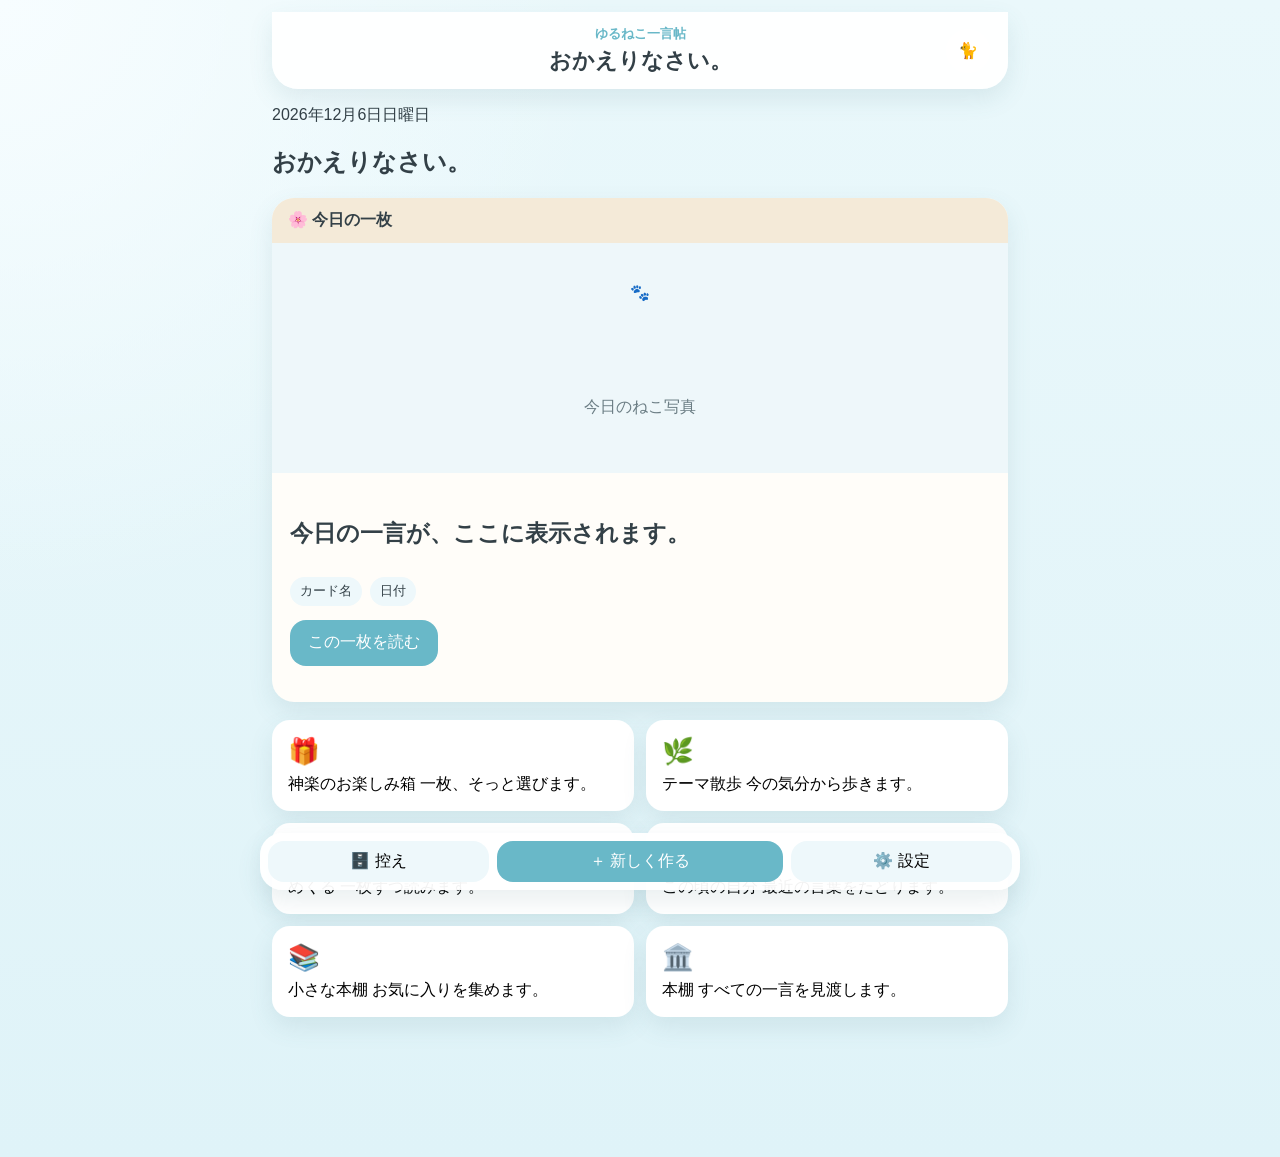
==== commit 20efbad4: "Add files via upload" ====
--- a/index.html
+++ b/index.html
@@ -254,14 +254,9 @@
           </label>
 
           <fieldset class="form-field">
-            <legend>テーマ</legend>
+            <legend>テーマ（複数選べます）</legend>
 
             <div id="entryThemeOptions" class="theme-selector"></div>
-
-            <label class="form-field form-field--inline">
-              <span>新しいテーマ</span>
-              <input id="entryNewTheme" type="text" placeholder="テーマを追加">
-            </label>
           </fieldset>
 
           <label class="form-field form-field--large">
--- a/style.css
+++ b/style.css
@@ -0,0 +1,539 @@
+/* ==========================================================
+   ゆるねこ一言帖 Version1.0
+   style.css
+   ========================================================== */
+
+:root{
+  --sky:#eaf8fb;
+  --sky2:#dff3f8;
+  --paper:#fffdf9;
+  --wood:#f4ead8;
+  --line:#d9e8ec;
+  --text:#334047;
+  --sub:#6b7d84;
+  --accent:#69b8c8;
+  --radius:22px;
+  --shadow:0 10px 24px rgba(70,120,132,.12);
+}
+
+*{box-sizing:border-box}
+
+html{
+  background:var(--sky);
+  -webkit-text-size-adjust:100%;
+}
+
+body{
+  margin:0;
+  font-family:-apple-system,BlinkMacSystemFont,"Hiragino Sans","Yu Gothic",sans-serif;
+  color:var(--text);
+  background:
+    radial-gradient(circle at top left,#f7fdff 0%,transparent 35%),
+    linear-gradient(var(--sky),var(--sky2));
+}
+
+img{
+  max-width:100%;
+  display:block;
+}
+
+button,
+input,
+textarea{
+  font:inherit;
+}
+
+.app-shell{
+  max-width:760px;
+  margin:auto;
+  padding:12px 12px 96px;
+}
+
+.screen{
+  margin-top:16px;
+}
+
+.app-header{
+  position:sticky;
+  top:0;
+  z-index:10;
+  display:grid;
+  grid-template-columns:48px 1fr 48px;
+  align-items:center;
+  gap:12px;
+  padding:14px;
+  border-radius:0 0 26px 26px;
+  background:rgba(255,255,255,.92);
+  backdrop-filter:blur(16px);
+  box-shadow:var(--shadow);
+}
+
+.app-header__title{
+  text-align:center;
+}
+
+.app-header__eyebrow{
+  margin:0;
+  color:var(--accent);
+  font-size:.8rem;
+  font-weight:700;
+}
+
+.app-header h1{
+  margin:.2rem 0 0;
+  font-size:1.35rem;
+}
+
+.icon-button,
+.librarian-cat{
+  width:44px;
+  height:44px;
+  display:grid;
+  place-items:center;
+  border:none;
+  border-radius:50%;
+  background:#fff;
+}
+
+.today-card,
+.reading-seat,
+.entry-form,
+.backup-status,
+.settings-group{
+  margin-top:16px;
+  background:var(--paper);
+  border-radius:var(--radius);
+  box-shadow:var(--shadow);
+  overflow:hidden;
+}
+
+.today-card__label{
+  padding:12px 16px;
+  background:var(--wood);
+  font-weight:700;
+}
+
+.today-card__photo{
+  min-height:230px;
+  background:#eef7fa;
+}
+
+.photo-placeholder{
+  min-height:230px;
+  display:grid;
+  place-items:center;
+  color:var(--sub);
+}
+
+.today-card__body,
+.reading-seat__content,
+.entry-form{
+  padding:18px;
+}
+
+.today-card__text,
+.reading-seat__text{
+  font-size:1.45rem;
+  line-height:1.7;
+  font-weight:700;
+}
+
+.today-card__meta{
+  display:flex;
+  gap:8px;
+  margin:14px 0;
+  flex-wrap:wrap;
+}
+
+.today-card__meta span,
+.theme-chip{
+  padding:6px 10px;
+  border-radius:999px;
+  background:#eef8fb;
+  font-size:.8rem;
+}
+
+.primary-button,
+.secondary-button{
+  display:inline-flex;
+  justify-content:center;
+  align-items:center;
+  min-height:46px;
+  padding:0 18px;
+  border:none;
+  border-radius:16px;
+}
+
+.primary-button{
+  color:#fff;
+  background:var(--accent);
+}
+
+.secondary-button{
+  background:#fff;
+  border:1px solid var(--line);
+}
+
+.home-grid{
+  display:grid;
+  grid-template-columns:repeat(2,1fr);
+  gap:12px;
+  margin-top:18px;
+}
+
+.home-room-card{
+  padding:16px;
+  text-align:left;
+  border:none;
+  border-radius:18px;
+  background:#fff;
+  box-shadow:var(--shadow);
+}
+
+.home-room-card__icon{
+  display:block;
+  font-size:1.6rem;
+  margin-bottom:8px;
+}
+
+.bookshelf-tools,
+.archive-note{
+  margin-top:16px;
+  padding:16px;
+  border-radius:18px;
+  background:#fff;
+  box-shadow:var(--shadow);
+}
+
+.search-box input,
+.form-field input,
+.form-field textarea{
+  width:100%;
+  margin-top:6px;
+  padding:12px;
+  border:1px solid var(--line);
+  border-radius:14px;
+}
+
+.theme-chips{
+  display:flex;
+  gap:8px;
+  overflow:auto;
+  margin-top:12px;
+}
+
+.bookshelf-list{
+  display:grid;
+  gap:12px;
+  margin-top:16px;
+}
+
+.book-card{
+  display:grid;
+  grid-template-columns:110px 1fr;
+  gap:12px;
+  padding:12px;
+  background:#fff;
+  border-radius:18px;
+  box-shadow:var(--shadow);
+}
+
+.bottom-nav{
+  position:fixed;
+  left:50%;
+  bottom:10px;
+  transform:translateX(-50%);
+  width:min(760px,calc(100% - 20px));
+  display:grid;
+  grid-template-columns:1fr 1.3fr 1fr;
+  gap:8px;
+  padding:8px;
+  border-radius:22px;
+  background:rgba(255,255,255,.95);
+  box-shadow:var(--shadow);
+}
+
+.bottom-nav button{
+  border:none;
+  border-radius:16px;
+  padding:10px 6px;
+  background:#eef8fb;
+}
+
+.bottom-nav__create{
+  color:#fff;
+  background:var(--accent)!important;
+}
+
+@media (max-width:480px){
+  .home-grid{
+    grid-template-columns:1fr;
+  }
+
+  .book-card{
+    grid-template-columns:1fr;
+  }
+}
+
+
+/* ==========================================================
+   ゆるねこ一言帖 Version1.1 仕上げ調整
+   ========================================================== */
+
+[hidden]{display:none !important}
+
+.icon-button.is-hidden{
+  visibility:hidden;
+  pointer-events:none;
+}
+
+.app-shell{
+  padding-bottom:140px;
+}
+
+.today-card__body{
+  padding-bottom:28px;
+}
+
+.today-card .primary-button{
+  margin-bottom:8px;
+}
+
+.book-card{
+  grid-template-columns:92px minmax(0,1fr);
+  align-items:center;
+}
+
+.book-card__photo{
+  width:92px;
+  height:92px;
+  min-height:92px;
+  overflow:hidden;
+  border-radius:16px;
+  background:linear-gradient(145deg,#edf8fb,#f8eddd);
+}
+
+.book-card__photo .photo-placeholder{
+  min-height:92px;
+  height:92px;
+}
+
+.book-card__photo .photo-placeholder span{
+  font-size:1.7rem;
+}
+
+.reading-seat__photo{
+  min-height:300px;
+}
+
+.reading-seat__photo:has(.photo-placeholder:not([hidden])){
+  min-height:150px;
+}
+
+.reading-seat__photo:has(.photo-placeholder:not([hidden])) .photo-placeholder{
+  min-height:150px;
+}
+
+.reading-seat__photo:has(.photo-placeholder:not([hidden])) .photo-placeholder span{
+  font-size:2rem;
+}
+
+.book-card__body{
+  min-width:0;
+}
+
+.book-card__text{
+  margin:.2rem 0 .45rem;
+  font-size:1.05rem;
+  line-height:1.55;
+}
+
+.book-card__open{
+  display:inline-flex;
+  margin-top:10px;
+  padding:8px 12px;
+  border:0;
+  border-radius:999px;
+  background:#eef8fb;
+  color:var(--text);
+  font-weight:700;
+}
+
+.reading-seat__meta,
+.reading-seat__themes{
+  display:flex;
+  flex-wrap:wrap;
+  gap:8px;
+  margin-top:10px;
+}
+
+.reading-seat__meta span,
+.reading-seat__themes span{
+  display:inline-flex;
+  padding:6px 10px;
+  border-radius:999px;
+  background:#eef8fb;
+  color:var(--sub);
+  font-size:.82rem;
+  font-weight:700;
+}
+
+.form-field{
+  display:grid;
+  gap:7px;
+  margin:0;
+  padding:0;
+  border:0;
+}
+
+fieldset.form-field{
+  padding:14px;
+  border:1px solid var(--line);
+  border-radius:16px;
+}
+
+.theme-selector{
+  display:flex;
+  flex-wrap:wrap;
+  gap:8px;
+}
+
+.theme-option input{
+  position:absolute;
+  opacity:0;
+  pointer-events:none;
+}
+
+.theme-option span{
+  display:inline-flex;
+  padding:7px 11px;
+  border:1px solid var(--line);
+  border-radius:999px;
+  background:#fff;
+}
+
+.theme-option input:checked + span{
+  color:#fff;
+  border-color:var(--accent);
+  background:var(--accent);
+}
+
+.settings-list{
+  display:grid;
+  gap:14px;
+}
+
+.settings-group{
+  padding:0;
+}
+
+.settings-group h3{
+  margin:0;
+  padding:14px 16px 10px;
+}
+
+.setting-row,
+.setting-link{
+  display:flex;
+  width:100%;
+  min-height:70px;
+  align-items:center;
+  justify-content:space-between;
+  gap:14px;
+  padding:14px 16px;
+  border:0;
+  border-top:1px solid var(--line);
+  text-align:left;
+  background:#fff;
+}
+
+.setting-row strong,
+.setting-row small,
+.setting-link strong,
+.setting-link small{
+  display:block;
+}
+
+.setting-row small,
+.setting-link small{
+  margin-top:3px;
+  color:var(--sub);
+  line-height:1.4;
+}
+
+.setting-row input[type="checkbox"]{
+  flex:0 0 auto;
+  width:30px;
+  height:30px;
+}
+
+.settings-group--danger{
+  padding:16px;
+}
+
+.backup-status{
+  display:grid;
+  grid-template-columns:repeat(2,minmax(0,1fr));
+}
+
+.backup-status > div{
+  padding:18px;
+}
+
+.backup-actions{
+  display:grid;
+  grid-template-columns:1fr 1fr;
+  gap:10px;
+  margin-top:12px;
+}
+
+.app-dialog{
+  width:min(calc(100% - 34px),430px);
+  padding:0;
+  border:0;
+  border-radius:24px;
+}
+
+.app-dialog::backdrop{
+  background:rgba(40,55,60,.32);
+}
+
+.app-dialog__content{
+  padding:22px;
+  border-radius:24px;
+  background:var(--paper);
+}
+
+.app-dialog__content h2{
+  margin:0 0 8px;
+}
+
+.app-dialog__actions{
+  display:flex;
+  gap:10px;
+  justify-content:flex-end;
+  margin-top:18px;
+}
+
+@media (max-width:420px){
+  .app-shell{
+    padding-inline:10px;
+    padding-bottom:138px;
+  }
+
+  .book-card{
+    grid-template-columns:80px minmax(0,1fr);
+  }
+
+  .book-card__photo,
+  .book-card__photo .photo-placeholder{
+    width:80px;
+    height:80px;
+    min-height:80px;
+  }
+
+  .backup-status,
+  .backup-actions{
+    grid-template-columns:1fr;
+  }
+}
